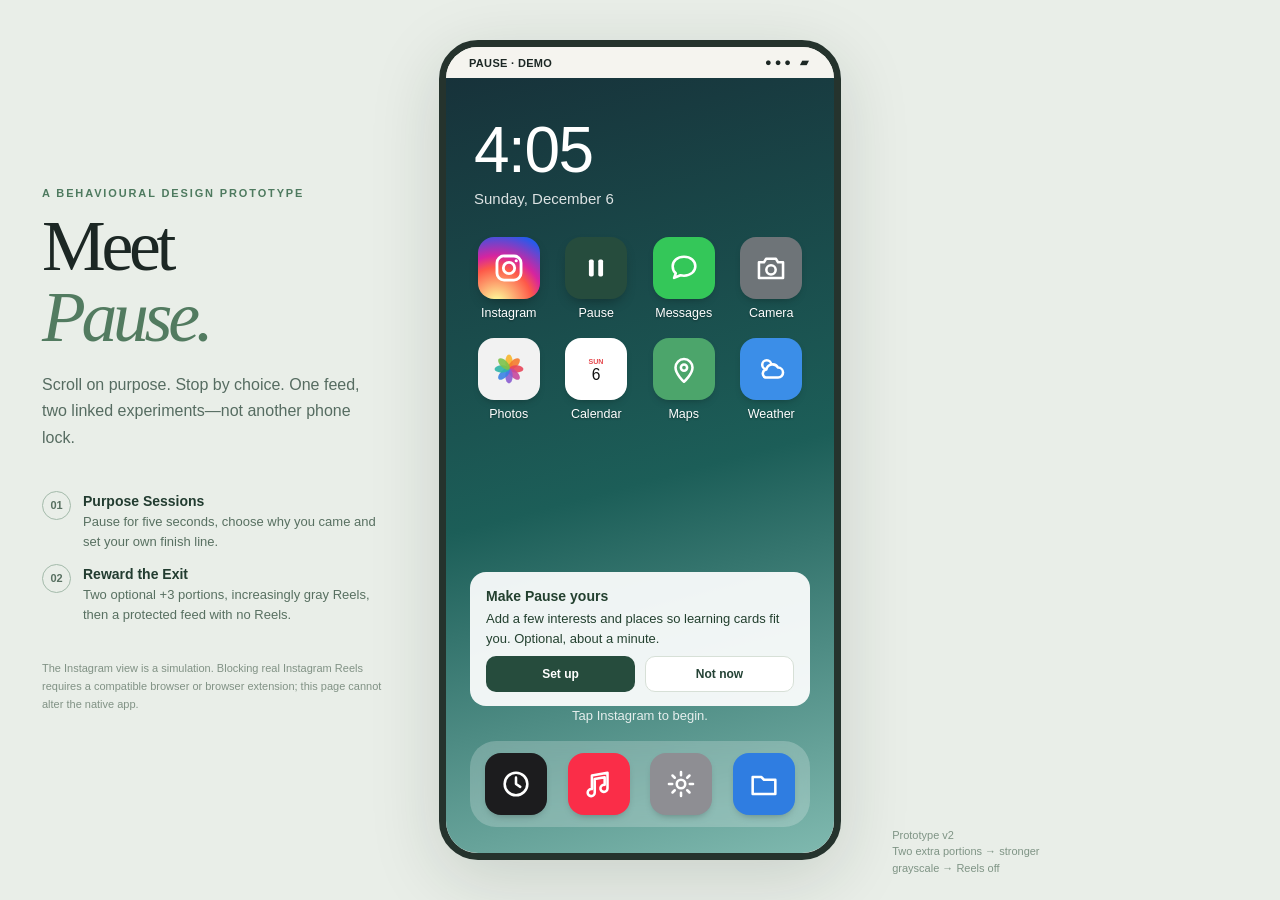
==== index.html @ 3058fcf1 "Open Wikipedia sources inside the phone Wikipedia links on learning cards open in a small in-phone v" ====
<!doctype html>
<html lang="en">
<head>
  <meta charset="utf-8" />
  <meta name="viewport" content="width=device-width, initial-scale=1, viewport-fit=cover" />
  <meta name="theme-color" content="#f5f4ef" />
  <meta name="description" content="Pause — a research-inspired prototype for intentional entry and intentional exit from social feeds." />
  <title>Pause — Intentional scrolling</title>
  <style>
    :root { --paper:#f5f4ef;--white:#fffefa;--ink:#1c2724;--sub:#64736c;--edge:#dce2d9;--green:#264c3d;--mist:#e4eee5;--dark:#121b18;--shadow:0 18px 70px rgba(19,39,28,.15);font-family:Inter,ui-sans-serif,-apple-system,BlinkMacSystemFont,"Segoe UI",sans-serif; }
    * { box-sizing:border-box; }
    body { margin:0;background:#e9eee8;color:var(--ink); }
    button,select,input {font:inherit;} button {cursor:pointer;} button:focus-visible,input:focus-visible {outline:3px solid #86b69b;outline-offset:3px;} button[disabled] {cursor:not-allowed;opacity:.48;}
    #app { min-height:100dvh;display:grid;grid-template-columns:minmax(240px,1fr) minmax(320px,402px) minmax(120px,1fr);gap:clamp(20px,4vw,70px);align-items:center;max-width:1450px;margin:0 auto;padding:24px 42px; }
    .site-note {max-width:360px;align-self:center;} .eyebrow {font-size:11px;letter-spacing:.17em;text-transform:uppercase;font-weight:800;color:#4e7a5f;} .site-note h1 {font-family:Georgia,serif;font-weight:400;font-size:clamp(46px,5.6vw,75px);letter-spacing:-.06em;line-height:1;margin:12px 0 18px;} .site-note p {font-size:16px;line-height:1.65;color:#566c61;} .phase-list{display:grid;gap:13px;margin-top:40px;} .phase {display:flex;align-items:flex-start;gap:12px;font-size:13px;line-height:1.5;color:#587061;} .phase b {display:block;color:#223c30;font-size:14px;} .phase-index {display:grid;place-items:center;flex:0 0 29px;height:29px;border:1px solid #a3baaa;border-radius:50%;font-size:11px;font-weight:800;}
    .phone {width:100%;max-width:402px;height:min(820px,calc(100dvh - 36px));min-height:630px;justify-self:center;position:relative;overflow:hidden;display:flex;flex-direction:column;background:var(--paper);border:7px solid #25332d;border-radius:39px;box-shadow:var(--shadow);isolation:isolate;}
    .device-status {height:31px;flex:0 0 31px;display:flex;align-items:center;justify-content:space-between;padding:0 23px;background:var(--paper);font-size:11px;font-weight:800;letter-spacing:.03em;z-index:5;}
    .device-status span:last-child {letter-spacing:3px;}
    .screen {flex:1;position:relative;min-height:0;display:flex;flex-direction:column;overflow-y:auto;scrollbar-width:none;}
    .screen::-webkit-scrollbar{display:none;}
    .inner{padding:26px 25px 22px;display:flex;flex-direction:column;flex:1;}
    .brand-row {display:flex;align-items:center;justify-content:space-between;gap:12px;min-height:28px;} .brand{font-size:24px;font-weight:900;letter-spacing:-.09em;line-height:1;} .brand i{font-style:normal;color:#88ac91;} .step-label {font-size:10px;letter-spacing:.11em;color:#6d8574;text-transform:uppercase;font-weight:800;}
    .spacer {flex:1;min-height:18px;} h2 {font-family:Georgia,serif;font-size:clamp(28px,5vh,37px);font-weight:400;letter-spacing:-.055em;line-height:1.08;margin:0 0 12px;} h3{font-size:15px;margin:0 0 10px;font-weight:750;letter-spacing:-.01em;} p{margin:0;} .lede{font-size:14px;line-height:1.58;color:#6a776e;} .small{font-size:12px;line-height:1.55;color:#77847c;} .muted{color:var(--sub);} .em {color:var(--green);}
    .btn {border:1px solid transparent;border-radius:15px;padding:14px 17px;min-height:49px;background:var(--green);color:white;font-weight:750;font-size:14px;display:inline-flex;align-items:center;justify-content:center;gap:8px;text-align:center;transition:transform .12s;} .btn:active{transform:scale(.99);} .btn.alt{background:white;border-color:#d7e0d7;color:#244235;} .btn.ghost{background:transparent;border:1px solid #dbe2da;color:#53685b;} .btn.text{background:transparent;color:#557062;padding:10px;min-height:36px;} .btn.full{width:100%;} .btn.quiet{background:#e2eee4;color:#305c45;} .btn.btn-sm{min-height:34px;font-size:12px;padding:8px 11px;border-radius:10px;} .btn-row{display:flex;gap:10px;align-items:center;} .btn-row>*{flex:1;}
    .section-title{font-weight:800;font-size:12px;margin:0 0 10px;display:flex;justify-content:space-between;align-items:center;gap:8px;} .section-title span {font-size:10px;font-weight:600;color:#89988e;}
    .pill-grid{display:grid;grid-template-columns:1fr 1fr;gap:8px;} .pill-grid.three{grid-template-columns:repeat(3,1fr);} .pill{border:1px solid #dfe5dc;background:#fffefa;border-radius:12px;padding:11px 10px;font-size:12px;font-weight:650;color:#52695a;min-height:45px;text-align:left;} .pill.selected{background:#e4efe6;border-color:#57886a;color:#214f36;box-shadow:inset 0 0 0 1px #57886a;} .pill .hint {display:block;font-size:10px;font-weight:500;color:#7f8d81;margin-top:5px;}
    .card {background:var(--white);border:1px solid var(--edge);border-radius:19px;padding:18px;} .rule-card{margin-bottom:12px;} .rule-label{display:flex;align-items:center;gap:8px;margin:0 0 13px;font-weight:800;font-size:13px;}.rule-number{height:23px;width:23px;background:#e2ebe3;color:#326345;border-radius:50%;font-size:11px;display:grid;place-items:center;}
    .hero-orbit {height:195px;width:195px;border-radius:50%;position:relative;background:radial-gradient(circle at 35% 35%,#fafcf8 0 12%,#c0d7c8 12% 37%,#9ab9a4 37% 57%,#789d87 57% 70%,#e4eee5 70% 100%);margin:30px auto 25px;box-shadow:0 30px 60px rgba(55,104,73,.12);}.hero-orbit:after{content:"";position:absolute;inset:-22px;border:1px solid #d0dfd1;border-radius:50%;}.hero-orbit .orbit-word{position:absolute;left:-18px;bottom:8px;font-family:Georgia,serif;font-style:italic;font-size:41px;letter-spacing:-.09em;color:#234934;transform:rotate(-12deg);}
    .breath-orbit{margin:22px auto 13px;width:166px;height:166px;border-radius:50%;display:grid;place-items:center;background:radial-gradient(circle,#c3dac9,#e9f1e9);box-shadow:0 0 0 10px #e7f0e7,0 0 0 20px #f1f5ef;animation:breathe 5s ease-in-out infinite;} @keyframes breathe{0%,100%{transform:scale(.91)}50%{transform:scale(1.05)}} .breath-count{font-family:Georgia,serif;font-size:72px;color:#26563b;line-height:1;} .breath-caption{text-align:center;font-size:12px;color:#6a8b74;margin:18px 0 30px;} .hairline{height:1px;background:#e0e6de;margin:18px 0;}
    .setup-panel .inner {padding-top:20px;min-height:0;overflow-y:auto;padding-bottom:8px;} .setup-panel h2{font-size:30px;} .setup-footer{flex:none;position:relative;background:var(--paper);padding:12px 25px 15px;box-shadow:0 -8px 20px var(--paper);z-index:2;} .setup-footer .tip{margin-top:8px;} .switch-row{display:flex;align-items:center;justify-content:space-between;gap:10px;font-size:12px;color:#61786a;} .switch{position:relative;width:43px;height:25px;border:0;border-radius:15px;background:#b9c9bc;padding:0;flex:0 0 43px;} .switch:after{content:"";position:absolute;width:19px;height:19px;left:3px;top:3px;border-radius:50%;background:white;transition:transform .2s}.switch.on{background:#3d7653;}.switch.on:after{transform:translateX(18px)}
    .lesson-card{background:#e9efe8;border:1px solid #cedccf;border-radius:19px;padding:20px;min-height:176px;display:flex;flex-direction:column;gap:12px;} .lesson-card .mini-eyebrow{font-size:10px;font-weight:800;color:#62826c;letter-spacing:.11em;text-transform:uppercase}.lesson-card h3{font-family:Georgia,serif;font-size:27px;font-weight:400;letter-spacing:-.04em;line-height:1.15;margin:0;}.lesson-card p{font-size:14px;color:#506d59;line-height:1.5}
    .checkmark{width:64px;height:64px;display:grid;place-items:center;border-radius:50%;font-size:30px;color:#2a6746;background:#e3efe5;margin-bottom:24px} .stat-grid{display:grid;grid-template-columns:1fr 1fr;gap:10px;}.stat{background:#edf2ea;border-radius:12px;padding:14px}.stat strong{font-family:Georgia,serif;font-weight:400;font-size:28px}.stat small{display:block;color:#708072;font-size:11px;margin-top:6px}
    .choice-box{background:#f0f4ed;border-radius:15px;padding:14px;display:flex;gap:12px;align-items:center}.choice-icon{width:37px;height:37px;border-radius:11px;background:#dce8de;display:grid;place-items:center;font-size:18px;flex:0 0 37px}.choice-box h3{margin:0 0 4px;font-size:13px}.choice-box p{font-size:11px;color:#6d7b6e;line-height:1.4}
    .tip {font-size:11px;color:#84968b;line-height:1.5;text-align:center;margin-top:14px;} .home-mini{display:flex;gap:9px;align-items:center;margin:16px 0 22px;font-size:12px;color:#60776a;}.home-mini i{display:inline-block;height:8px;width:8px;background:#8cb19a;border-radius:50%;}.side-foot{color:#7f9485;align-self:end;font-size:11px;line-height:1.5;max-width:160px}.debug{display:none}
    @media(max-width:950px){#app{grid-template-columns:minmax(0,1fr) 402px;padding:18px;gap:22px}.side-foot{display:none}.site-note h1{font-size:50px}.site-note{padding-left:20px;}}
    @media(max-width:700px){body{background:var(--paper)}#app{display:block;padding:0;min-height:100dvh}.site-note,.side-foot{display:none}.phone{height:100dvh;min-height:0;max-width:none;width:100%;border:0;border-radius:0;box-shadow:none}.device-status{padding-top:env(safe-area-inset-top,0px);height:calc(31px + env(safe-area-inset-top,0px));flex-basis:calc(31px + env(safe-area-inset-top,0px));}.screen{padding-bottom:env(safe-area-inset-bottom,0px)}.inner{padding-bottom:calc(20px + env(safe-area-inset-bottom,0px));}}
    @media(prefers-reduced-motion:reduce){*,*:before,*:after{animation:none!important;transition:none!important}}

    .gray-setting{background:#ebf2ea;border:1px solid #d6e4d6;border-radius:12px;padding:10px 12px;margin-bottom:9px;line-height:1.3}.setup-panel .rule-card{padding:13px;margin-bottom:9px}.setup-panel .inner{padding-top:13px}.setup-panel .pill{padding:9px;min-height:42px}.setup-panel .rule-label{margin-bottom:9px}.setup-footer .tip{margin-top:5px}.mode-choice{padding:14px;margin-top:8px}.mode-choice .pill{text-align:center}.protected-note,.safe-banner{margin-top:12px;background:#e6eee6;border:1px solid #c7d8cb;border-radius:12px;padding:11px 12px;font-size:12px;line-height:1.5;color:#31533c}
    .round-indicators{display:flex;align-items:center;gap:8px;margin-top:13px}.round-indicators>span{width:11px;height:11px;border:1px solid #87ae93;border-radius:50%;background:#fff}.round-indicators>span.used{background:#3d7653}.round-indicators>small{font-size:10px;color:#688271}

    /* ---------- Reels (photo feed) ---------- */
    .feed-screen{background:#000;color:#fff;overflow:hidden}
    .reel{position:absolute;inset:0;overflow:hidden;background:#000;touch-action:pan-y}
    .reel-img{position:absolute;inset:0;width:100%;height:100%;object-fit:cover;transition:filter .45s ease;will-change:filter}
    .reel-shade{position:absolute;inset:0;pointer-events:none;background:linear-gradient(to bottom,rgba(0,0,0,.45) 0,rgba(0,0,0,0) 22%,rgba(0,0,0,0) 55%,rgba(0,0,0,.72) 100%)}
    .reel-top{position:absolute;top:0;left:0;right:0;z-index:3;display:grid;grid-template-columns:1fr auto 1fr;align-items:center;gap:8px;padding:12px 14px 6px}
    .reel-title{font-size:20px;font-weight:750;letter-spacing:-.01em;text-align:center}
    .reel-finish{justify-self:start;border:0;border-radius:999px;background:rgba(255,255,255,.92);color:#1c2724;font-weight:750;font-size:13px;padding:8px 14px;min-height:36px}
    .reel-count{justify-self:end;border:1px solid rgba(255,255,255,.55);background:rgba(0,0,0,.28);border-radius:999px;padding:6px 10px;font-size:11px;font-weight:700;white-space:nowrap;font-variant-numeric:tabular-nums}
    .reel-bar{position:absolute;top:58px;left:14px;right:14px;z-index:3;height:3px;border-radius:3px;background:rgba(255,255,255,.3);overflow:hidden}
    .reel-bar>div{height:100%;background:#fff;transition:width .12s linear}
    .reel-gray{position:absolute;top:70px;left:50%;transform:translateX(-50%);z-index:3;font-size:11px;font-weight:650;padding:5px 10px;border-radius:999px;background:rgba(0,0,0,.45);white-space:nowrap}
    .reel-rail{position:absolute;right:10px;bottom:92px;z-index:3;display:flex;flex-direction:column;align-items:center;gap:18px}
    .reel-rail button{border:0;background:transparent;color:#fff;display:flex;flex-direction:column;align-items:center;gap:4px;font-size:12px;font-weight:650;padding:0;min-width:44px}
    .reel-rail svg{width:28px;height:28px;filter:drop-shadow(0 1px 3px rgba(0,0,0,.5))}
    .reel-rail .like.on svg{fill:#ff3b5c;stroke:#ff3b5c}
    .reel-next{width:44px;height:44px;border-radius:50%!important;background:rgba(255,255,255,.2)!important;border:1px solid rgba(255,255,255,.5)!important;justify-content:center}
    .reel-next svg{width:22px!important;height:22px!important}
    .reel-meta{position:absolute;left:14px;right:74px;bottom:18px;z-index:3;display:flex;flex-direction:column;gap:8px;text-shadow:0 1px 4px rgba(0,0,0,.45)}
    .reel-user{display:flex;align-items:center;gap:9px;font-size:14px;font-weight:700}
    .reel-user .av{width:32px;height:32px;border-radius:50%;display:grid;place-items:center;font-size:13px;font-weight:800;color:#fff;border:1.5px solid #fff;flex:none}
    .follow{border:1px solid rgba(255,255,255,.8);background:transparent;color:#fff;border-radius:8px;padding:4px 10px;font-size:12px;font-weight:700}
    .reel-cap{font-size:13.5px;line-height:1.4;margin:0}
    .reel-audio{display:flex;align-items:center;gap:6px;font-size:12px;opacity:.92;margin:0}
    .feed-nudge{z-index:5;position:absolute;top:102px;left:14px;right:14px;background:#eaf3e9;color:#2e5038;border-radius:14px;padding:12px 40px 12px 14px;font-size:13px;line-height:1.45;box-shadow:0 6px 25px #0004}
    .feed-nudge .nudge-x{position:absolute;top:6px;right:6px;border:0;background:transparent;color:#2e5038;font-size:18px;width:32px;height:32px}

    /* ---------- Instagram-style home feed, messages and chat (simulated) ---------- */
    .protected-screen{background:#fff;overflow:hidden}
    .ig{display:flex;flex-direction:column;height:100%;min-height:0;background:#fff;color:#111;font-family:-apple-system,BlinkMacSystemFont,"Segoe UI",Roboto,Helvetica,Arial,sans-serif}
    .ig-top{display:flex;align-items:center;gap:6px;padding:8px 12px 8px 6px;border-bottom:1px solid #efefef;flex:none}
    .ig-back{border:0;background:transparent;width:36px;height:36px;display:grid;place-items:center;color:#111;padding:0}
    .ig-back svg,.ig-icon svg{width:24px;height:24px}
    .ig-word{font-family:"Snell Roundhand","Segoe Script","Brush Script MT","Lucida Handwriting",cursive;font-size:27px;font-weight:600;line-height:1;padding-top:2px}
    .ig-title{font-size:17px;font-weight:700}
    .ig-top-icons{margin-left:auto;display:flex;gap:4px}
    .ig-icon{border:0;background:transparent;color:#111;width:40px;height:40px;display:grid;place-items:center;padding:0;position:relative}
    .ig-icon .dot{position:absolute;top:7px;right:6px;width:8px;height:8px;border-radius:50%;background:#ff3040}
    .ig-scroll{flex:1;min-height:0;overflow-y:auto;scrollbar-width:none}.ig-scroll::-webkit-scrollbar{display:none}
    .ig-note{display:flex;gap:10px;align-items:flex-start;margin:10px 12px;padding:10px 12px;border-radius:12px;background:#eef5ef;color:#2c4a37;font-size:12.5px;line-height:1.45}
    .ig-note b{display:block;font-size:13px}.ig-note .tag{margin-left:auto;font-size:9.5px;font-weight:800;letter-spacing:.06em;color:#5f7d69;white-space:nowrap}
    .ig-stories{display:flex;gap:12px;overflow-x:auto;padding:8px 12px 12px;border-bottom:1px solid #efefef;scrollbar-width:none}.ig-stories::-webkit-scrollbar{display:none}
    .ig-story{display:flex;flex-direction:column;align-items:center;gap:5px;flex:none;width:66px;font-size:11.5px;color:#262626;text-align:center}
    .ig-story span:last-child{max-width:66px;overflow:hidden;text-overflow:ellipsis;white-space:nowrap}
    .ring{width:64px;height:64px;border-radius:50%;padding:2.5px;background:conic-gradient(from 200deg,#feda75,#fa7e1e,#d62976,#962fbf,#4f5bd5,#feda75)}
    .ring.seen{background:#dbdbdb}
    .ring>span{display:grid;place-items:center;width:100%;height:100%;border-radius:50%;border:2.5px solid #fff;color:#fff;font-weight:800;font-size:19px;background-size:cover;background-position:center}
    .ig-post{border-bottom:1px solid #efefef;padding-bottom:10px}
    .ig-post-head{display:flex;align-items:center;gap:10px;padding:10px 12px}
    .ig-post-head .ring{width:36px;height:36px;padding:2px}.ig-post-head .ring>span{border-width:2px;font-size:13px}
    .ig-post-head div{display:flex;flex-direction:column;line-height:1.25;min-width:0}
    .ig-post-head b{font-size:13.5px}.ig-post-head small{font-size:11.5px;color:#737373}
    .ig-post-head .more{margin-left:auto;color:#262626;font-weight:800;letter-spacing:1px}
    .ig-photo{display:block;width:100%;aspect-ratio:4/5;object-fit:cover;background:#eee}
    .ig-actions{display:flex;align-items:center;gap:14px;padding:10px 12px 6px}
    .ig-actions button{border:0;background:transparent;color:#111;padding:0;width:28px;height:28px;display:grid;place-items:center}
    .ig-actions svg{width:25px;height:25px}.ig-actions .save{margin-left:auto}
    .ig-actions .like.on svg{fill:#ff3040;stroke:#ff3040}
    .ig-post p{margin:0 12px 4px;font-size:13.5px;line-height:1.4}
    .ig-likes{font-weight:700}.ig-muted{color:#737373!important;font-size:12.5px!important}.ig-time{font-size:10.5px!important;color:#8e8e8e!important;text-transform:uppercase;letter-spacing:.02em}
    .ig-end{text-align:center;padding:26px 20px 30px;color:#737373;font-size:13px;line-height:1.5}
    .ig-tabbar{display:grid;grid-template-columns:repeat(5,1fr);border-top:1px solid #efefef;padding:6px 4px calc(8px + env(safe-area-inset-bottom,0px));background:#fff;flex:none}
    .ig-tabbar button{border:0;background:transparent;color:#111;height:44px;display:grid;place-items:center;padding:0;position:relative}
    .ig-tabbar svg{width:26px;height:26px}
    .ig-tabbar button[disabled]{color:#c7c7c7;opacity:1}
    .ig-tabbar .off-label{position:absolute;bottom:-1px;font-size:9px;font-weight:700;color:#9aa39c}
    .ig-search{margin:10px 12px 4px;padding:9px 12px;border-radius:10px;background:#efefef;color:#8e8e8e;font-size:14px}
    .ig-section{display:flex;justify-content:space-between;padding:14px 16px 6px;font-size:15px;font-weight:700}.ig-section span{font-size:13px;color:#8e8e8e;font-weight:600}
    .dm-row{width:100%;padding:8px 16px;border:0;background:transparent;display:flex;align-items:center;gap:12px;text-align:left;color:#111}
    .dm-row .ring{width:56px;height:56px;flex:none}.dm-row .ring>span{font-size:18px}
    .dm-row .dm-text{flex:1;min-width:0;display:flex;flex-direction:column;gap:2px}
    .dm-row .dm-text b{font-size:14px;font-weight:600}.dm-row .dm-text small{font-size:13px;color:#737373;overflow:hidden;text-overflow:ellipsis;white-space:nowrap}
    .dm-row .unread{font-weight:700!important;color:#111!important}
    .dm-row .cam{color:#737373}
    .chat-head{display:flex;align-items:center;gap:10px}
    .chat-head .ring{width:32px;height:32px;padding:0;background:none}.chat-head .ring>span{border:0;font-size:13px}
    .chat-head div{display:flex;flex-direction:column;line-height:1.2}.chat-head small{font-size:11.5px;color:#737373}
    .chat-body{padding:16px 12px;display:flex;flex-direction:column;gap:6px}
    .chat-when{align-self:center;font-size:11px;color:#8e8e8e;margin:4px 0 8px}
    .bubble{max-width:75%;padding:9px 13px;border-radius:20px;font-size:14px;line-height:1.35;background:#efefef;color:#111;align-self:flex-start}
    .bubble.own{align-self:flex-end;background:#3797f0;color:#fff}
    .dm-compose{display:flex;align-items:center;gap:8px;margin:8px 12px calc(10px + env(safe-area-inset-bottom,0px));padding:5px 5px 5px 14px;border:1px solid #dbdbdb;border-radius:24px;flex:none}
    .dm-compose input{flex:1;min-width:0;border:0;outline:0;font-size:14px;background:transparent;padding:6px 0}
    .dm-compose button{border:0;background:transparent;color:#3797f0;font-weight:700;font-size:14px;padding:6px 10px}
    .sr-only{position:absolute;width:1px;height:1px;padding:0;margin:-1px;overflow:hidden;clip:rect(0,0,0,0);white-space:nowrap;border:0}
    .brand-row .btn.text{padding:8px 0;margin-left:0;justify-content:flex-start}
    .home-mini{margin:14px 0 18px}
    .screen.home-screen{background:linear-gradient(165deg,#17323a 0%,#1c5e58 52%,#7fb9af 100%)}
    .phone-home{flex:1;display:flex;flex-direction:column;padding:34px 24px 26px;color:#fff}
    .ph-clock{padding:6px 4px 30px}.ph-time{font-size:64px;font-weight:300;letter-spacing:-1.5px;line-height:1;font-variant-numeric:tabular-nums}.ph-date{margin-top:8px;font-size:15px;opacity:.85}
    .ph-grid{display:grid;grid-template-columns:repeat(4,1fr);gap:18px 10px}
    .ph-app{border:0;background:transparent;color:#fff;display:flex;flex-direction:column;align-items:center;gap:7px;padding:0}
    .ph-tile{width:62px;height:62px;border-radius:16px;display:grid;place-items:center;background:radial-gradient(circle at 30% 107%,#fdf497 0%,#fdf497 5%,#fd5949 45%,#d6249f 60%,#285aeb 90%);box-shadow:0 6px 14px -6px rgba(0,0,0,.45)}
    .ph-tile svg{width:34px;height:34px}.ph-label{font-size:12.5px;text-shadow:0 1px 2px rgba(0,0,0,.35)}
    .ph-hint{text-align:center;font-size:13px;opacity:.85}
    .ph-note{background:rgba(255,255,255,.92);color:#23402f;border-radius:16px;padding:14px 16px;font-size:13px;line-height:1.5}.ph-note b{display:block;font-size:14px;margin-bottom:2px}
    .ph-reset{display:block;margin-top:8px;border:0;background:transparent;color:#2f6b4a;font-weight:700;padding:6px 0;text-decoration:underline;text-underline-offset:3px}
    .ph-tile svg{width:34px;height:34px}
    .ph-app.other .ph-tile{box-shadow:0 4px 10px -5px rgba(0,0,0,.4)}
    .ph-dock{display:grid;grid-template-columns:repeat(4,1fr);gap:10px;justify-items:center;margin-top:14px;padding:12px 10px;border-radius:26px;background:rgba(255,255,255,.22);backdrop-filter:blur(10px)}
    .ph-hint{margin:0 0 4px}
    .ph-note{margin-bottom:2px}
    .phone-home{position:relative}
    .ph-toast{position:absolute;left:50%;bottom:170px;transform:translateX(-50%);background:rgba(20,32,36,.9);color:#fff;font-size:13px;padding:9px 14px;border-radius:12px;white-space:nowrap;opacity:0;transition:opacity .2s;pointer-events:none}
    .ph-toast.show{opacity:1}
    .reel-cam{justify-self:end;width:26px;height:26px}.reel-cam svg{width:26px;height:26px}
    .reel-stats{position:absolute;top:70px;left:50%;transform:translateX(-50%);z-index:3;font-size:11.5px;font-weight:650;padding:5px 11px;border-radius:999px;background:rgba(0,0,0,.45);white-space:nowrap;font-variant-numeric:tabular-nums}
    .reel-stats.gray{background:rgba(40,40,40,.7)}
    .lesson-card{gap:10px}.lesson-card p{margin:0}
    .try-this{background:#fffefa;border:1px solid #d6e4d6;border-radius:12px;padding:10px 12px;font-size:13px;line-height:1.5;color:#35523f}.try-this b{display:block;font-size:11px;letter-spacing:.08em;text-transform:uppercase;color:#4e7a5f;margin-bottom:3px}
    .card-source{font-size:11px!important;color:#7d917f!important}
    .card-end{font-size:12px!important;font-weight:700;color:#305c45!important;border-top:1px solid #cfdccf;padding-top:8px}
    .next-list{display:grid;gap:8px}
    .next-opt{position:relative;display:flex;flex-direction:column;align-items:flex-start;gap:2px;text-align:left;border:1px solid #dfe5dc;background:#fffefa;border-radius:14px;padding:11px 60px 11px 13px;color:#244235}
    .next-opt b{font-size:13.5px}.next-opt span{font-size:12px;color:#6d7b6e}
    .next-opt em{position:absolute;right:12px;top:12px;font-style:normal;font-size:11px;font-weight:700;color:#5c7d66;background:#e7f0e7;border-radius:999px;padding:2px 8px}
    .next-opt.picked{border-color:#57886a;background:#e4efe6;box-shadow:inset 0 0 0 1px #57886a}
    .next-note{margin-top:10px;font-size:12.5px;color:#31533c;text-align:center}
    .pill.sm{min-height:38px;padding:7px 11px;font-size:12px;text-align:center}
    .chip-wrap{display:flex;flex-wrap:wrap;gap:7px}
    .ob-body h2{margin:14px 0 6px}.ob-body .lede{margin-bottom:14px}
    .pref-h{font-size:13px;font-weight:800;margin:16px 0 8px}
    .pref-more{margin-top:16px}.pref-more summary{cursor:pointer;font-size:13px;font-weight:700;color:#305c45;padding:6px 0}.pref-more .small{margin:2px 0 8px}
    .field-label{display:block;font-size:12px;font-weight:700;margin:14px 0 6px;color:#446452}
    .text-in{width:100%;border:1px solid #d7e0d7;background:#fffefa;border-radius:12px;padding:10px 12px;font-size:13px;color:var(--ink)}
    .add-row{display:flex;gap:8px;margin:8px 0}.add-row .text-in{flex:1;min-width:0}
    .ob-dots{display:flex;justify-content:center;gap:6px;margin:12px 0}.ob-dots span{width:7px;height:7px;border-radius:50%;background:#c9d6ca}.ob-dots span.on{background:#3d7653;width:18px;border-radius:4px}
    .pref-card{background:var(--white);border:1px solid var(--edge);border-radius:16px;padding:12px 14px;margin-top:10px}.pref-card .pref-h{margin-top:0}
    .suggest{display:flex;flex-direction:column;gap:6px;background:#e4efe6;border:1px solid #bcd3c1;border-radius:14px;padding:12px 14px;font-size:13px;color:#244235;margin:10px 0}
    .danger-box{margin-top:14px;border:1px solid #e3c9c0;background:#fbf2ee;border-radius:14px;padding:12px 14px;display:flex;flex-direction:column;gap:8px;color:#5a3a30}
    .invite{display:flex;flex-direction:column;gap:3px;text-align:left;border:1px dashed #9fbfa8;background:#eef5ee;border-radius:14px;padding:11px 13px;margin:12px 0 4px;color:#244235}.invite b{font-size:13.5px}.invite span{font-size:12px;color:#577063}
    .lcard{margin-top:12px;background:var(--white);border:1px solid var(--edge);border-radius:20px;overflow:hidden}
    .lcard-img{display:block;width:100%;aspect-ratio:16/9;object-fit:cover}
    .lcard-band{height:10px}
    .lcard-body{padding:14px 16px 16px;display:flex;flex-direction:column;gap:10px}
    .lcard-why{font-size:10.5px;font-weight:800;letter-spacing:.08em;text-transform:uppercase;color:#4e7a5f}
    .lcard h3{font-family:Georgia,serif;font-size:24px;font-weight:400;letter-spacing:-.03em;line-height:1.15;margin:0}
    .lcard-text{font-size:14px;line-height:1.6;color:#3c5446}
    .quiz{background:#f0f4ed;border-radius:14px;padding:12px}.quiz b{font-size:11px;letter-spacing:.08em;text-transform:uppercase;color:#4e7a5f}.quiz p{font-size:13.5px;margin:4px 0 8px;line-height:1.45}
    .quiz-opts{display:flex;flex-wrap:wrap;gap:7px}.quiz-opts .right{background:#dcedde;border-color:#3d7653;color:#1f4d33;opacity:1}.quiz-opts .wrong{background:#f6e7e2;border-color:#c99a8b;color:#6b3b2e;opacity:1}
    .quiz-why{margin-top:8px!important;font-size:12.5px!important;color:#305c45}
    .lcard-src{font-size:12px;color:#2f6b4a;font-weight:700;text-decoration:underline;text-underline-offset:3px;overflow-wrap:anywhere}
    .fb{display:flex;flex-wrap:wrap;gap:7px}.fb-note{font-size:12px;color:#577063}
    .time-row{display:flex;align-items:center;gap:7px;flex-wrap:wrap;margin-bottom:10px}
    .idea{display:flex;flex-direction:column;gap:5px;border:1px solid #dfe5dc;background:#fffefa;border-radius:16px;padding:13px 14px}.idea b{font-size:15px;color:#1f3a2c}.idea.picked{border-color:#57886a;background:#eef5ee}
    .idea .btn-row{justify-content:flex-start;margin-top:6px}.idea .btn-row>*{flex:0 0 auto}
    .phrase{display:flex;flex-direction:column;gap:2px;background:#e4efe6;border-radius:12px;padding:10px 12px;margin-top:4px}.phrase b{font-family:Georgia,serif;font-size:22px;font-weight:400}.phrase span{font-size:13px;color:#305c45}.phrase small{font-size:11px;color:#6a806f}
    .pause-tile{background:#264c3d!important}
    .ph-invite .btn-row{margin-top:8px}.ph-note .suggest{margin:0;background:transparent;border:0;padding:0}
    .reel-rail .save-btn.on svg{fill:#fff}
    .ig-actions .save-btn.on svg{fill:#111}
    .app-toast{position:absolute;left:50%;bottom:90px;transform:translateX(-50%);z-index:20;max-width:86%;background:rgba(20,32,36,.92);color:#fff;font-size:12.5px;line-height:1.4;padding:9px 14px;border-radius:12px;text-align:center;opacity:0;transition:opacity .2s;pointer-events:none}
    .app-toast.show{opacity:1}
    .lcard-src.as-link{border:0;background:transparent;padding:0;text-align:left;cursor:pointer;font:inherit;font-size:12px;font-weight:700;color:#2f6b4a;text-decoration:underline;text-underline-offset:3px}
    .screen.web-screen{overflow:hidden;background:#fff}
    .web{display:flex;flex-direction:column;height:100%;min-height:0;background:#fff}
    .web-bar{display:grid;grid-template-columns:auto 1fr auto;align-items:center;gap:8px;padding:8px 12px;border-bottom:1px solid #e6ebe6;background:#f7f7f5;flex:none}
    .web-done{border:0;background:transparent;color:#2f6b4a;font-weight:700;font-size:15px;padding:6px 4px;min-height:36px}
    .web-host{justify-self:center;font-size:12.5px;color:#56645c;background:#e9ece8;border-radius:10px;padding:5px 12px;max-width:100%;overflow:hidden;text-overflow:ellipsis;white-space:nowrap}
    .web-ext{color:#2f6b4a;font-size:18px;text-decoration:none;padding:4px 6px}
    .web-frame{flex:1;width:100%;min-height:0;border:0;background:#fff}
    .web-foot{flex:none;margin:0;padding:8px 12px calc(10px + env(safe-area-inset-bottom,0px));font-size:11.5px;color:#6a786f;text-align:center;border-top:1px solid #eef1ee}.web-foot a{color:#2f6b4a;font-weight:700}
  </style>
</head>
<body>
<div id="app">
  <aside class="site-note" aria-label="Prototype explanation">
    <div class="eyebrow">A behavioural design prototype</div>
    <h1>Meet<br/><i style="font-weight:400;color:#527b60">Pause.</i></h1>
    <p>Scroll on purpose. Stop by choice. One feed, two linked experiments—not another phone lock.</p>
    <div class="phase-list">
      <div class="phase"><div class="phase-index">01</div><div><b>Purpose Sessions</b>Pause for five seconds, choose why you came and set your own finish line.</div></div>
      <div class="phase"><div class="phase-index">02</div><div><b>Reward the Exit</b>Two optional +3 portions, increasingly gray Reels, then a protected feed with no Reels.</div></div>
    </div>
    <p style="font-size:11px;margin-top:35px;color:#819285">The Instagram view is a simulation. Blocking real Instagram Reels requires a compatible browser or browser extension; this page cannot alter the native app.</p>
  </aside>
  <main class="phone" aria-label="Pause interactive mobile prototype">
    <div class="device-status"><span>PAUSE · DEMO</span><span>●●● ▰</span></div>
    <div id="phone-screen" class="screen" aria-live="polite"></div>
    <div class="app-toast" id="app-toast" role="status"></div>
  </main>
  <aside class="side-foot">Prototype v2<br/>Two extra portions → stronger grayscale → Reels off</aside>
</div>
<script>
(()=>{'use strict';
  const root=document.getElementById('phone-screen');
  const OPTIONS={
    reasons:[['friends','Catch up with friends'],['break','Take a short break'],['learn','Find something useful'],['habit','Just felt like scrolling']],
    limits:[['5','5 Reels'],['10','10 Reels'],['120','2 minutes']],
    afters:[['learn','Learn one thing'],['read','Read a few pages'],['move','Move a little'],['rest','Rest my eyes'],['friend','Message a friend']]
  };
  /* Two-minute puzzles with a clear answer (classic cognitive-reflection questions). */
  const PUZZLES=[
    {q:'A bat and a ball cost $1.10 in total. The bat costs $1.00 more than the ball. How much does the ball cost?',a:'5 cents. (Not 10: then the bat would be $1.10 and the total $1.20.)'},
    {q:'If 5 machines take 5 minutes to make 5 widgets, how long would 100 machines take to make 100 widgets?',a:'5 minutes. Each machine makes one widget in 5 minutes.'},
    {q:'A patch of lily pads doubles in size every day. It takes 48 days to cover the whole lake. How long to cover half the lake?',a:'47 days. One more doubling covers the rest.'}
  ];
  /* Curated learning cards. Each is short (60–100 words), fact-checked and linked to a source.
     tags: place:<id> (visited or planned), interest:<id> (interests, subjects to explore, Instagram interests), field:<id>. */
  const LEARN_CARDS=[
    {id:'kyoto',tags:['place:kyoto'],title:'Why Kyoto was Japan’s capital for over 1,000 years',color:'#8a3b2e',
     body:'In 794, Emperor Kanmu moved the court to a new city laid out on a grid: Heian-kyō, today’s Kyoto. It stayed the imperial capital until 1868, when the emperor moved to Tokyo. That long stretch is why Kyoto holds so many temples. At Kiyomizu-dera, founded in 778, the main hall’s wooden stage juts out over the hillside on tall pillars. The present buildings date from 1633, and the stage was built without nails.',
     quiz:{q:'In which year did Heian-kyō (Kyoto) become Japan’s capital?',opts:['794','1185','1603'],a:0,why:'Emperor Kanmu moved the court there in 794.'},
     source:{name:'Wikipedia: Heian-kyō',url:'https://en.wikipedia.org/wiki/Heian-ky%C5%8D'}},
    {id:'trevi',tags:['place:rome'],title:'The Trevi Fountain still runs on an ancient aqueduct',color:'#3f6f8f',
     body:'The Trevi Fountain was finished in 1762 to a design by Nicola Salvi. It marks the end of the Aqua Virgo, an aqueduct built in 19 BC under Marcus Agrippa, which still supplies the fountain today. Legend says a coin thrown over your left shoulder means you will return to Rome. Visitors throw in more than a million euros a year, and the city gives the money to the charity Caritas.',
     quiz:{q:'Which ancient aqueduct feeds the Trevi Fountain?',opts:['Aqua Appia','Aqua Virgo','Aqua Claudia'],a:1,why:'The Aqua Virgo, built in 19 BC, still supplies it.'},
     source:{name:'Wikipedia: Trevi Fountain',url:'https://en.wikipedia.org/wiki/Trevi_Fountain'}},
    {id:'colosseum',tags:['place:rome'],title:'The Colosseum had a retractable roof',color:'#a0703c',
     body:'Construction of the Colosseum began under Emperor Vespasian around AD 70, and his son Titus opened it in AD 80 with 100 days of games. It could hold an estimated 50,000 to 80,000 people. To shade the crowd, sailors rigged a huge canvas awning, the velarium, from wooden masts around the top. Holes for those masts can still be seen in the upper walls.',
     quiz:{q:'Which emperor opened the Colosseum in AD 80?',opts:['Nero','Titus','Hadrian'],a:1,why:'Titus, Vespasian’s son, opened it with 100 days of games.'},
     source:{name:'Wikipedia: Colosseum',url:'https://en.wikipedia.org/wiki/Colosseum'}},
    {id:'eiffel',tags:['place:paris'],title:'The Eiffel Tower was meant to be temporary',color:'#6a5d4f',
     body:'The Eiffel Tower was built for the 1889 World’s Fair and was only permitted to stand for 20 years. Gustave Eiffel helped save it by using it for science, especially radio experiments, and its value as a radio antenna convinced the city to keep it. The iron also responds to the weather: on hot days it expands, and the tower can grow by up to about 15 centimetres.',
     quiz:{q:'What helped save the Eiffel Tower from demolition?',opts:['Its use as a radio antenna','A public vote','A royal decree'],a:0,why:'Radio transmission made it too useful to take down.'},
     source:{name:'Wikipedia: Eiffel Tower',url:'https://en.wikipedia.org/wiki/Eiffel_Tower'}},
    {id:'sagrada',tags:['place:barcelona'],title:'Gaudí knew he would never see the Sagrada Família finished',color:'#b0683a',
     body:'Construction of the Sagrada Família began in 1882, and Antoni Gaudí took over the project a year later. He worked on it for the rest of his life, and when he died in 1926 less than a quarter of it was complete. He knew it would outlast him, and is often quoted as saying, “My client is not in a hurry.” Work has continued for more than a century since.',
     fact:'Gaudí is buried in the crypt of the basilica he designed.',
     source:{name:'Wikipedia: Sagrada Família',url:'https://en.wikipedia.org/wiki/Sagrada_Fam%C3%ADlia'}},
    {id:'hagia',tags:['place:istanbul'],title:'Hagia Sophia’s dome seems to float',color:'#7a5a8c',
     body:'Hagia Sophia was completed in 537 under the Byzantine emperor Justinian I, in just under six years. Its huge central dome sits on pendentives, curved triangles that let a round dome rest on a square base, and a ring of windows at its base makes it seem to float on light. For nearly a thousand years it was the largest cathedral in the world. It later became a mosque, then a museum, and a mosque again in 2020.',
     quiz:{q:'Which emperor built Hagia Sophia?',opts:['Constantine','Justinian I','Theodosius'],a:1,why:'Justinian I completed it in 537.'},
     source:{name:'Wikipedia: Hagia Sophia',url:'https://en.wikipedia.org/wiki/Hagia_Sophia'}},
    {id:'bigben',tags:['place:london'],title:'Big Ben is a bell, not a tower',color:'#5b6a7a',
     body:'Strictly speaking, “Big Ben” is the nickname of the Great Bell inside the clock tower at the Palace of Westminster, not the tower itself. The bell weighs about 13.7 tonnes and has a noticeable crack, which gives it a slightly unusual tone. The tower was called the Clock Tower until 2012, when it was renamed the Elizabeth Tower to mark Queen Elizabeth II’s Diamond Jubilee.',
     quiz:{q:'What is the tower’s official name since 2012?',opts:['Victoria Tower','Elizabeth Tower','Westminster Tower'],a:1,why:'It was renamed for the Diamond Jubilee.'},
     source:{name:'Wikipedia: Big Ben',url:'https://en.wikipedia.org/wiki/Big_Ben'}},
    {id:'liberty',tags:['place:new-york'],title:'The Statue of Liberty used to be copper-brown',color:'#4f8a7a',
     body:'The Statue of Liberty was a gift from France, designed by Frédéric Auguste Bartholdi and dedicated in 1886. Its internal iron framework was engineered by Gustave Eiffel, three years before his famous tower. The statue’s thin copper skin was originally a shiny reddish-brown. Weather slowly formed a green layer called a patina, and within about 20 to 30 years the whole statue had turned the colour we know today. The patina also protects the copper underneath.',
     quiz:{q:'Who engineered the statue’s internal framework?',opts:['Gustave Eiffel','Frédéric Bartholdi','Frank Lloyd Wright'],a:0,why:'Eiffel designed the iron skeleton.'},
     source:{name:'Wikipedia: Statue of Liberty',url:'https://en.wikipedia.org/wiki/Statue_of_Liberty'}},
    {id:'scarcity',tags:['field:marketing','field:business','interest:psychology'],title:'Why “only 2 left” makes you want it more',color:'#8c4f5e',
     body:'In a 1975 study, Stephen Worchel and colleagues gave people a cookie from a jar holding either ten cookies or just two. The same cookies were rated as more desirable when they came from the nearly empty jar. This is the scarcity effect: things seem more valuable when they seem limited. It explains “only 2 left in stock” labels and countdown timers, and why pausing before a limited offer helps you judge the product itself.',
     quiz:{q:'In the study, which cookies were rated more desirable?',opts:['From the full jar','From the nearly empty jar','No difference'],a:1,why:'Scarcity made identical cookies seem better.'},
     source:{name:'Wikipedia: Scarcity (social psychology)',url:'https://en.wikipedia.org/wiki/Scarcity_(social_psychology)'}},
    {id:'monalisa',tags:['interest:art','field:design','field:arts'],title:'A theft made the Mona Lisa world-famous',color:'#6b5b3a',
     body:'In 1911, the Mona Lisa was stolen from the Louvre by Vincenzo Peruggia, an Italian handyman who had worked there. He hid in the museum overnight and walked out with the painting under his clothes. It was missing for more than two years, until he tried to sell it in Florence in 1913. The worldwide news coverage turned a respected painting into the most famous artwork on Earth.',
     quiz:{q:'How long was the Mona Lisa missing?',opts:['About two weeks','Over two years','Ten years'],a:1,why:'Stolen in 1911, it was recovered in December 1913.'},
     source:{name:'Wikipedia: Mona Lisa',url:'https://en.wikipedia.org/wiki/Mona_Lisa'}},
    {id:'maillard',tags:['interest:cooking'],title:'Why browned food tastes so good',color:'#9c5a2e',
     body:'The deep flavour of toast, seared steak and roasted coffee comes from the Maillard reaction, first described by the French chemist Louis-Camille Maillard in 1912. When amino acids and sugars are heated, they react to form hundreds of new flavour and aroma compounds and a brown colour. It happens quickly above roughly 140 °C, which is why a wet surface, stuck near 100 °C while water evaporates, steams instead of browning.',
     fact:'Pat meat or vegetables dry before searing. Less surface water means faster browning and more flavour.',
     source:{name:'Wikipedia: Maillard reaction',url:'https://en.wikipedia.org/wiki/Maillard_reaction'}},
    {id:'buttress',tags:['interest:architecture','field:architecture'],title:'How flying buttresses let cathedrals fill with light',color:'#58657a',
     body:'Tall stone vaults push outwards, so early churches needed thick walls with small windows. Gothic builders solved this with flying buttresses: stone arches on the outside that carry that sideways push down to separate piers. With the walls no longer holding everything up, they could be thinner and filled with huge stained-glass windows. Notre-Dame de Paris, begun in 1163, was one of the first cathedrals to use them.',
     quiz:{q:'What problem do flying buttresses solve?',opts:['Roof leaks','The outward push of heavy vaults','Earthquakes'],a:1,why:'They carry the sideways thrust away from the walls.'},
     source:{name:'Wikipedia: Flying buttress',url:'https://en.wikipedia.org/wiki/Flying_buttress'}},
    {id:'lighthouse',tags:['interest:architecture','interest:travel'],img:'kodim21',title:'Every lighthouse has its own signature',color:'#2c6aa0',
     body:'Sailors need to know exactly which lighthouse they are looking at. By day, many towers are identified by their daymark, a distinctive shape or painted pattern such as stripes or bands. At night, each light has its own light characteristic, a unique pattern of flashes, colours and timing. These signatures are published in official lists of lights, so a navigator can match a pattern to a position on the chart.',
     fact:'The pattern is often written in code on nautical charts, for example “Fl(2) 10s”: two flashes every ten seconds.',
     source:{name:'Wikipedia: Light characteristic',url:'https://en.wikipedia.org/wiki/Light_characteristic'}},
    {id:'parrots',tags:['interest:nature','interest:science'],img:'kodim23',title:'Parrots make colours no other birds can',color:'#2f8f5b',
     body:'The reds and yellows of parrots come from pigments called psittacofulvins, which are found only in parrots. Most other birds get similar colours from carotenoids in their food, but parrots make these pigments themselves. Their blues are different again: there is no blue pigment at all. Tiny structures in the feathers scatter light so that blue is what reaches your eye. Greens usually combine that structural blue with yellow pigment.',
     quiz:{q:'Where does the blue in parrot feathers come from?',opts:['Blue pigment','Feather structure scattering light','Their diet'],a:1,why:'Blue in feathers is structural, not a pigment.'},
     source:{name:'Wikipedia: Psittacofulvin',url:'https://en.wikipedia.org/wiki/Psittacofulvin'}},
    {id:'sky',tags:['interest:science','interest:nature'],img:'kodim16',title:'Why the sky is blue',color:'#2f86b6',
     body:'Sunlight contains every colour. As it passes through the air, tiny gas molecules scatter short wavelengths such as blue much more strongly than long wavelengths such as red. That scattered blue light reaches your eyes from every direction, so the whole sky looks blue. At sunset, light travels through far more air to reach you. Most of the blue is scattered away before it arrives, leaving the oranges and reds.',
     fact:'This is called Rayleigh scattering. Next sunset, notice that the sky overhead often stays blue while the horizon glows orange.',
     source:{name:'NASA Space Place: Why is the sky blue?',url:'https://spaceplace.nasa.gov/blue-sky/en/'}},
    {id:'variable',tags:['interest:psychology','field:psychology'],title:'Why you keep checking: variable rewards',color:'#5d6fb3',
     body:'B. F. Skinner and colleagues found that animals rewarded on an unpredictable schedule kept pressing a lever far longer than animals rewarded every time. Not knowing when the next reward will come keeps the behaviour going. Feeds work in a similar way. Most posts are forgettable, but now and then one is great, and you cannot tell which swipe will bring it. So “just one more” always feels worth it.',
     fact:'Next time you reach to refresh, notice the “maybe this one” feeling. Naming it makes it easier to stop.',
     source:{name:'Wikipedia: Reinforcement (schedules)',url:'https://en.wikipedia.org/wiki/Reinforcement'}},
    {id:'rule72',tags:['interest:finance','field:business'],title:'The rule of 72',color:'#3e7f5c',
     body:'To estimate how long money takes to double, divide 72 by the yearly growth rate. At 6% a year, savings double in about 12 years, because 72 divided by 6 is 12. At 9%, it takes about 8 years. It works for debt too: a balance growing at 18% a year doubles in about 4 years if nothing is paid off. The same maths that builds savings makes debt grow fast.',
     quiz:{q:'Roughly how long does money take to double at 8% a year?',opts:['6 years','9 years','12 years'],a:1,why:'72 ÷ 8 = 9 years.'},
     source:{name:'Investopedia: Rule of 72',url:'https://www.investopedia.com/terms/r/ruleof72.asp'}},
    {id:'gutenberg',tags:['interest:history'],title:'The printing press changed who could know things',color:'#7a5a3c',
     body:'Around 1440 in Mainz, Johannes Gutenberg developed a press that combined movable metal type with oil-based ink and a screw press adapted from wine-making. Before that, most books in Europe were copied by hand, and a single book could take months. Within about fifty years, presses were running in more than two hundred European cities. Books became cheaper, ideas spread faster, and far more people could read for themselves.',
     quiz:{q:'Where did Gutenberg develop his press?',opts:['Venice','Mainz','Paris'],a:1,why:'He worked in Mainz, in present-day Germany.'},
     source:{name:'Britannica: Johannes Gutenberg',url:'https://www.britannica.com/biography/Johannes-Gutenberg'}},
    {id:'genji',tags:['interest:books'],title:'The Tale of Genji, often called the first novel',color:'#9c5bb5',
     body:'Around 1000 to 1012, Murasaki Shikibu, a lady at the Japanese imperial court, wrote The Tale of Genji. It follows the life and loves of Hikaru Genji, the son of an emperor, across more than fifty chapters. Its focus on characters’ inner lives, rather than only heroic deeds, is why it is often called the world’s first novel. Murasaki is not even her real name: it comes from a character in her book.',
     quiz:{q:'Who wrote The Tale of Genji?',opts:['Sei Shōnagon','Murasaki Shikibu','Matsuo Bashō'],a:1,why:'Murasaki Shikibu, a lady of the Heian court.'},
     source:{name:'Wikipedia: The Tale of Genji',url:'https://en.wikipedia.org/wiki/The_Tale_of_Genji'}},
    {id:'who-activity',tags:['interest:fitness','field:medicine'],title:'150 minutes a week, in any size pieces',color:'#c9812b',
     body:'The World Health Organization recommends that adults get 150 to 300 minutes of moderate activity each week, such as brisk walking or cycling, or 75 to 150 minutes of vigorous activity. Its 2020 guidelines dropped the idea that activity only counts in blocks of ten minutes or more. The message now is that every move counts: a short walk or a few flights of stairs all add up.',
     quiz:{q:'How many minutes of moderate activity a week does the WHO recommend, at minimum?',opts:['60','150','300'],a:1,why:'150 to 300 minutes of moderate activity.'},
     source:{name:'World Health Organization: Physical activity',url:'https://www.who.int/news-room/fact-sheets/detail/physical-activity'}},
    {id:'bug',tags:['field:computing','field:engineering','interest:technology'],title:'The first computer “bug” was a real moth',color:'#51707a',
     body:'In September 1947, operators of the Harvard Mark II computer found a moth trapped in one of its relays. They taped it into the logbook with the note “First actual case of bug being found.” The story was later popularised by computing pioneer Grace Hopper, whose team worked on the machine. Engineers had already called faults “bugs” for decades, but this moth gave the word its most famous example.',
     quiz:{q:'What was found inside the Harvard Mark II?',opts:['A moth','A mouse','A beetle'],a:0,why:'A moth, taped into the logbook in 1947.'},
     source:{name:'Wikipedia: Software bug',url:'https://en.wikipedia.org/wiki/Software_bug'}},
    {id:'semmelweis',tags:['field:medicine'],title:'The doctor who asked colleagues to wash their hands',color:'#3f8f6b',
     body:'In 1847, Ignaz Semmelweis noticed that mothers on a Vienna ward run by doctors died of childbed fever far more often than on a ward run by midwives. Doctors often came straight from autopsies. He required them to wash their hands in a chlorinated lime solution, and deaths dropped sharply, to around 1 to 2 percent. Many colleagues rejected his idea, and it was only widely accepted after his death.',
     quiz:{q:'What did Semmelweis ask doctors to wash their hands with?',opts:['Soap and cold water','Chlorinated lime solution','Alcohol'],a:1,why:'A chlorinated lime solution.'},
     source:{name:'Wikipedia: Ignaz Semmelweis',url:'https://en.wikipedia.org/wiki/Ignaz_Semmelweis'}},
    {id:'forgetting',tags:['field:education','interest:languages','interest:psychology'],title:'Why cramming fades and spacing sticks',color:'#4b5e9a',
     body:'In 1885, Hermann Ebbinghaus tested his own memory by learning lists of nonsense syllables. He found that we forget quickly at first, then more slowly. This became known as the forgetting curve. He also found that reviewing material spread out over time made it last much longer than studying it all at once. Language apps and flashcard systems still use this spacing idea today.',
     fact:'Try reviewing something tomorrow, then in three days, then in a week. Each review can be shorter than the last.',
     source:{name:'Wikipedia: Forgetting curve',url:'https://en.wikipedia.org/wiki/Forgetting_curve'}},
    {id:'saudade',tags:['interest:languages'],title:'Saudade: a word Portuguese has and English lacks',color:'#8a4f7d',
     body:'Saudade is a Portuguese word for a deep, bittersweet longing for someone or something you love that is absent, and may never return. It mixes sadness with warmth, because missing something means it mattered. It is central to Portuguese and Brazilian culture, especially the music style fado. It is often called untranslatable: English needs a whole sentence for what Portuguese says in one word.',
     fact:'Say it out loud: “sow-DAH-jee” in Brazil or “sow-DAHD” in Portugal.',
     source:{name:'Wikipedia: Saudade',url:'https://en.wikipedia.org/wiki/Saudade'}},
    {id:'a440',tags:['interest:music'],title:'Why orchestras tune to 440',color:'#6a4f9c',
     body:'Before the twentieth century, the note A could be tuned anywhere from about 400 to over 450 hertz, depending on the city and the decade. A piece sounded different in Vienna than in London. In 1939, an international conference in London recommended 440 hertz as the standard, and in 1955 it became the international standard ISO 16. When an orchestra tunes to the oboe’s A, it is usually this pitch.',
     quiz:{q:'What frequency is the standard tuning A?',opts:['432 Hz','440 Hz','452 Hz'],a:1,why:'440 Hz, standardised as ISO 16.'},
     source:{name:'Wikipedia: A440 (pitch standard)',url:'https://en.wikipedia.org/wiki/A440_(pitch_standard)'}},
    {id:'jetlag',tags:['interest:travel'],title:'Why flying east is harder on your body clock',color:'#2c6aa0',
     body:'Your body clock runs on a cycle of roughly 24 hours, set mainly by light. After crossing several time zones, it takes days to catch up. A common rule of thumb is about one day per time zone crossed. Flying east is usually harder, because your day gets shorter and your body has to go to sleep earlier than it wants to, which is harder than staying up later. Morning light helps after eastward trips.',
     fact:'After flying east, get outside in the morning; after flying west, seek evening light.',
     source:{name:'Wikipedia: Jet lag',url:'https://en.wikipedia.org/wiki/Jet_lag'}},
    {id:'jeans',tags:['interest:fashion'],title:'The tiny pocket on your jeans was for a watch',color:'#3a5fc4',
     body:'That small pocket inside the front right pocket of many jeans dates back to the late 1800s, when workers carried pocket watches. Levi Strauss and tailor Jacob Davis patented copper-riveted work trousers in 1873, and early designs included a small watch pocket to keep watches safe. Wristwatches later replaced pocket watches, but the pocket stayed. People now use it for coins, keys or guitar picks.',
     quiz:{q:'What was the small jeans pocket originally for?',opts:['Coins','Pocket watches','Matches'],a:1,why:'It was a watch pocket.'},
     source:{name:'Wikipedia: Jeans',url:'https://en.wikipedia.org/wiki/Jeans'}}
  ];
  /* Shown when the profile is empty. */
  const DEFAULT_CARD='variable';
  /* ---------- Personalisation (stored only in this browser) ---------- */
  const PREF={
    interests:[['psychology','Psychology'],['history','History'],['science','Science'],['books','Books'],['art','Art'],['finance','Finance'],['fitness','Fitness'],['cooking','Cooking'],['architecture','Architecture'],['nature','Nature'],['travel','Travel'],['languages','Languages'],['music','Music'],['technology','Technology'],['fashion','Fashion']],
    places:[['kyoto','Kyoto'],['rome','Rome'],['paris','Paris'],['barcelona','Barcelona'],['istanbul','Istanbul'],['london','London'],['new-york','New York']],
    fields:[['marketing','Marketing'],['design','Design'],['computing','Computer science'],['engineering','Engineering'],['medicine','Medicine & health'],['business','Business & finance'],['education','Education'],['psychology','Psychology'],['architecture','Architecture'],['arts','Arts & media'],['law','Law'],['student','Still deciding']]
  };
  const PHRASES={kyoto:['Japanese','Arigatō gozaimasu','ah-ree-GAH-toh go-ZAI-mass','Thank you (polite)'],rome:['Italian','Grazie mille','GRAHT-see-eh MEEL-leh','Thanks a lot'],paris:['French','Excusez-moi','ex-koo-ZAY mwah','Excuse me'],barcelona:['Catalan','Moltes gràcies','MOL-tes GRAH-see-es','Thank you very much'],istanbul:['Turkish','Teşekkür ederim','teh-shek-KEWR eh-deh-reem','Thank you']};
  const store={get:(k,d)=>{try{const v=JSON.parse(localStorage.getItem(k));return v==null?d:v}catch(e){return d}},set:(k,v)=>{try{localStorage.setItem(k,JSON.stringify(v))}catch(e){}},del:k=>{try{localStorage.removeItem(k)}catch(e){}}};
  const EMPTY_PROFILE={interests:[],ig:[],visited:[],planned:[],visitedOther:[],plannedOther:[],field:[],explore:[],book:'',declined:[],onboarded:false,dismissed:false};
  let profile={...JSON.parse(JSON.stringify(EMPTY_PROFILE)),...store.get('pause_profile',{})};
  let feedback=store.get('pause_feedback',{});   // cardId -> 'interesting' | 'not' | 'knew'
  let seen=store.get('pause_seen',{});           // cardId -> times shown
  let saves=store.get('pause_saves',{});         // demo-feed item -> topic
  const saveProfile=()=>store.set('pause_profile',profile);
  /* Where interest signals come from. This prototype uses only what the user types or taps (manual)
     and what they save inside the simulated feed (demoFeed). instagramImport is a placeholder for a
     future, consent-based import (for example, the user uploading their own Instagram data export).
     It is NOT implemented: Pause never asks for Instagram passwords, calls Instagram APIs or reads
     likes, saved posts or private activity. */
  const INTEREST_SOURCES={manual:()=>profile,demoFeed:()=>topicCounts(),instagramImport:null};
  const labelOf=(list,k)=>nameOf(PREF[list],k)||k;
  const hasProfile=()=>['interests','ig','visited','planned','field','explore'].some(k=>profile[k].length)||profile.visitedOther.length||profile.plannedOther.length;
  function topicCounts(){const c={};Object.values(saves).forEach(t=>{if(t)c[t]=(c[t]||0)+1});return c}
  function pendingSuggestion(){const c=topicCounts();return Object.keys(c).find(t=>c[t]>=2&&!profile.interests.includes(t)&&!profile.ig.includes(t)&&!profile.declined.includes(t))||''}
  /* Pick ONE card: planned trips first, then subjects to explore, work, interests, Instagram interests, places visited.
     Cards rated "Not for me" or "Already knew this" are skipped; unseen cards win ties. */
  function pickCard(){const sources=[
      ...profile.planned.map(p=>['place:'+p,`Because you’re planning to visit ${labelOf('places',p)}`,6]),
      ...profile.explore.map(i=>['interest:'+i,`Because you want to explore ${labelOf('interests',i).toLowerCase()}`,5]),
      ...profile.field.map(f=>['field:'+f,`Because you work or study in ${labelOf('fields',f).toLowerCase()}`,4]),
      ...profile.interests.map(i=>['interest:'+i,`Because you’re into ${labelOf('interests',i).toLowerCase()}`,4]),
      ...profile.ig.map(i=>['interest:'+i,`Because you watch ${labelOf('interests',i).toLowerCase()} on Instagram`,3]),
      ...profile.visited.map(p=>['place:'+p,`Because you’ve been to ${labelOf('places',p)}`,3])];
    let best=null;
    LEARN_CARDS.forEach(card=>{if(feedback[card.id]==='not'||feedback[card.id]==='knew')return;
      sources.forEach(([tag,why,w])=>{if(!card.tags.includes(tag))return;const score=w*10-(seen[card.id]||0)*25+(feedback[card.id]==='interesting'?-3:0);
        if(!best||score>best.score)best={card,why,score};});});
    if(best)return {card:best.card,why:best.why,personal:true};
    const fallback=LEARN_CARDS.find(c=>c.id===DEFAULT_CARD);
    return {card:fallback,why:hasProfile()?'We’ve shown you everything that matches for now':'A card for anyone who scrolls',personal:false};}
  /* Photos: Kodak Lossless True Color Image Suite, released by Eastman Kodak for unrestricted use. */
  const FEED=[
    {img:'kodim23',pos:'45% 50%',user:'birdwatch.daily',color:'#2f8f5b',cap:'Two very talkative neighbours 🦜',audio:'Original audio',likes:'48.2K',comments:'612'},
    {img:'kodim03',pos:'40% 50%',user:'hatstand.studio',color:'#c2452d',cap:'Pick your summer colour. We can’t decide either.',audio:'Sunny Days · hatstand.studio',likes:'12.9K',comments:'301'},
    {img:'kodim14',pos:'50% 50%',user:'riverrun.crew',color:'#d9a21b',cap:'Class IV rapids and zero regrets 🌊',audio:'Original audio',likes:'96.4K',comments:'1,208'},
    {img:'kodim07',pos:'35% 50%',user:'windowbox.garden',color:'#b3413f',cap:'Hibiscus season is here 🌺',audio:'Slow Morning · windowbox.garden',likes:'7,340',comments:'88'},
    {img:'kodim05',pos:'55% 50%',user:'dirtline.moto',color:'#3a5fc4',cap:'The start line is the loudest place on earth.',audio:'Engines · dirtline.moto',likes:'61.0K',comments:'944'},
    {img:'kodim21',pos:'60% 50%',user:'coastal.weekends',color:'#2c6aa0',cap:'Lighthouse walk, two hours from the city.',audio:'Original audio',likes:'23.5K',comments:'417'},
    {img:'kodim09',pos:'50% 50%',user:'regatta.club',color:'#e0a100',cap:'Race day. Wind finally showed up ⛵',audio:'Sea Breeze · regatta.club',likes:'18.7K',comments:'260'},
    {img:'kodim22',pos:'45% 50%',user:'slowfarm.life',color:'#a8322d',cap:'Morning chores, golden light.',audio:'Original audio',likes:'9,812',comments:'143'},
    {img:'kodim20',pos:'40% 55%',user:'airshow.notes',color:'#d4a51c',cap:'She still flies every summer ✈️',audio:'Propeller · airshow.notes',likes:'33.1K',comments:'529'},
    {img:'kodim02',pos:'35% 50%',user:'doors.of.the.world',color:'#b9321f',cap:'Door number 214. Still obsessed with this red.',audio:'Original audio',likes:'5,207',comments:'64'},
    {img:'kodim16',pos:'55% 50%',user:'island.hours',color:'#2f86b6',cap:'Out of office, very much in the ocean.',audio:'Low Tide · island.hours',likes:'71.6K',comments:'1,033'},
    {img:'kodim13',pos:'40% 50%',user:'trailmix.hikes',color:'#4c7a3d',cap:'Snowmelt stream, 6 km in.',audio:'Original audio',likes:'14.2K',comments:'198'},
    {img:'kodim10',pos:'50% 45%',user:'regatta.club',color:'#e0a100',cap:'Leaning into it.',audio:'Sea Breeze · regatta.club',likes:'11.3K',comments:'152'},
    {img:'kodim24',pos:'60% 50%',user:'alpine.villages',color:'#7a5a3c',cap:'Every house here is painted by hand.',audio:'Original audio',likes:'26.8K',comments:'377'}
  ];
  const defaults={reason:'break',limit:'5',after:'learn',freeTime:'10',grayscale:true,platform:'instagram'};
  let saved={};try{saved=JSON.parse(localStorage.getItem('pause_prefs')||'{}')||{}}catch(e){}
  let prefs={...defaults,...saved,platform:'instagram'};
  // New v2 default is on even for people who turned off the experimental v1 setting.
  try{if(localStorage.getItem('pause_prefs_version')!=='2')prefs.grayscale=true;}catch(e){}
  let existingGate=false;try{existingGate=sessionStorage.getItem('pause_instagram_reels_disabled')==='true'}catch(e){}
  let state={screen:'home',countdown:5,learnFrom:'pause',reason:prefs.reason,limit:prefs.limit,after:OPTIONS.afters.some(x=>x[0]===prefs.after)?prefs.after:'learn',freeTime:prefs.freeTime||'10',nextPick:'',ideaIdx:0,puzzle:0,obStep:0,obReturn:'home',profileReturn:'home',cardId:'',cardWhy:'',cardPersonal:false,quizPick:null,fbNote:'',confirmDelete:false,grayscale:prefs.grayscale,platform:prefs.platform||'instagram',views:0,checkpoint:5,progress:0,elapsed:0,sessionStart:0,noticeShown:false,notice:false,finishedBy:'',history:[],extraRounds:0,extraRoundStart:0,reelsDisabled:existingGate,restrictedTab:'feed',activeChat:'Alex',messages:{Alex:[],Sam:[],Maya:[]}};
  let countdownTimer=null,feedTimer=null,noticeTimer=null,lastTick=0,lastWheel=0,touchY=null;
  const esc=s=>String(s).replace(/[&<>"']/g,c=>({'&':'&amp;','<':'&lt;','>':'&gt;','"':'&quot;',"'":'&#39;'}[c]));
  const selected=(kind,v)=>state[kind]===v?' selected':'';
  const nameOf=(arr,id)=>arr.find(x=>x[0]===id)?.[1]||'';
  const brand=()=>'<span class="brand" aria-label="Pause">pause<i>.</i></span>';
  const step=n=>`<span class="step-label">${n}</span>`;
  const time=secs=>{const s=Math.max(0,Math.floor(secs));return `${Math.floor(s/60)}:${String(s%60).padStart(2,'0')}`};
  const save=()=>{prefs={reason:state.reason,limit:state.limit,after:state.after,freeTime:state.freeTime,grayscale:state.grayscale,platform:state.platform};try{localStorage.setItem('pause_prefs',JSON.stringify(prefs));localStorage.setItem('pause_prefs_version','2')}catch(e){}};
  const grayPercent=()=>{if(!state.grayscale||state.extraRounds===0)return 0;const n=Math.max(0,Math.min(2,state.views-state.extraRoundStart))+Math.min(1,state.progress/100);return Math.min(100,Math.round((state.extraRounds===1?35:70)+n*10));};
  const displayCount=()=>{const t=time(state.elapsed);
    if(state.extraRounds)return `Extra ${Math.min(3,state.views-state.extraRoundStart+1)} of 3 · ${state.views} Reels · ${t} · ${grayPercent()}% gray`;
    return state.limit==='120'?`${state.views} Reels · ${t} / 2:00`:`${state.views} / ${state.checkpoint} Reels · ${t}`;};
  const protectInstagram=()=>{if(state.platform==='instagram'){state.reelsDisabled=true;try{sessionStorage.setItem('pause_instagram_reels_disabled','true')}catch(e){}}};
  const keepScroll=fn=>{const y=root.scrollTop;fn();root.scrollTop=y};
  const toast=msg=>{const t=document.getElementById('app-toast');if(!t)return;t.textContent=msg;t.classList.add('show');clearTimeout(toast.t);toast.t=setTimeout(()=>t.classList.remove('show'),2600)};
  const clearTimers=()=>{clearInterval(countdownTimer);clearInterval(feedTimer);clearTimeout(noticeTimer);countdownTimer=feedTimer=noticeTimer=null;};
  const render=()=>{root.className='screen '+(state.screen==='web'?'web-screen':state.screen==='home'?'home-screen':state.screen==='feed'?'feed-screen':state.screen==='setup'?'setup-panel':state.screen.startsWith('protected-')?'protected-screen':'');
    if(state.screen==='home')root.innerHTML=home();
    if(state.screen==='pause')root.innerHTML=pause();
    if(state.screen==='setup')root.innerHTML=setup();
    if(state.screen==='learn')root.innerHTML=learn();
    if(state.screen==='web')root.innerHTML=web();
    if(state.screen==='onboard')root.innerHTML=onboard();
    if(state.screen==='profile')root.innerHTML=profileScreen();
    if(state.screen==='puzzle')root.innerHTML=puzzle();
    if(state.screen==='feed')root.innerHTML=feed();
    if(state.screen==='checkpoint')root.innerHTML=checkpoint();
    if(state.screen==='exit')root.innerHTML=exitScreen();
    if(state.screen==='protected-feed')root.innerHTML=protectedFeed();
    if(state.screen==='protected-dms')root.innerHTML=protectedDms();
    if(state.screen==='protected-chat')root.innerHTML=protectedChat();
  };
  /* Phone home screen: Instagram is the only app. Tapping it opens Pause's five-second timer first. */
  function home(){const d=new Date();
    const t=d.toLocaleTimeString([],{hour:'numeric',minute:'2-digit'}).replace(/\s?[AP]M$/i,'');
    const date=d.toLocaleDateString([],{weekday:'long',day:'numeric',month:'long'});
    return `<div class="phone-home">
      <div class="ph-clock"><div class="ph-time">${t}</div><div class="ph-date">${date}</div></div>
      <div class="ph-grid"><button class="ph-app" data-action="open" aria-label="Open Instagram"><span class="ph-tile">${IG_GLYPH}</span><span class="ph-label">Instagram</span></button><button class="ph-app" data-action="open-profile" aria-label="Pause: My Interests"><span class="ph-tile pause-tile">${PAUSE_GLYPH}</span><span class="ph-label">Pause</span></button>${OTHER_APPS().slice(0,6).map(([n,bg,svg])=>`<button class="ph-app other" data-action="other-app" aria-label="${n}"><span class="ph-tile" style="background:${bg}">${svg}</span><span class="ph-label">${n}</span></button>`).join('')}</div>
      <div class="spacer"></div>
      ${!profile.onboarded&&!profile.dismissed&&!hasProfile()?`<div class="ph-note ph-invite"><b>Make Pause yours</b>Add a few interests and places so learning cards fit you. Optional, about a minute.<div class="btn-row"><button class="btn btn-sm" data-action="start-onboard" data-return="home">Set up</button><button class="btn alt btn-sm" data-action="dismiss-onboard">Not now</button></div></div>`:''}
      ${pendingSuggestion()?`<div class="ph-note">${suggestBox(pendingSuggestion())}</div>`:''}
      ${state.reelsDisabled
        ?'<div class="ph-note"><b>Reels are off for this session.</b>Instagram opens straight to posts and messages.<button class="ph-reset" data-action="reset-demo">Reset demo for another test</button></div>'
        :'<p class="ph-hint">Tap Instagram to begin.</p>'}
      <div class="ph-dock">${OTHER_APPS().slice(7).map(([n,bg,svg])=>`<button class="ph-app other" data-action="other-app" aria-label="${n}"><span class="ph-tile" style="background:${bg}">${svg}</span></button>`).join('')}</div>
      <div class="ph-toast" id="ph-toast" role="status"></div>
    </div>`}
  function pause(){return `<div class="inner">
    <div class="brand-row"><button class="btn text btn-sm" data-action="go-home">← Back</button>${step('01 · PURPOSE SESSIONS')}</div>
    <div class="spacer"></div><h2 style="text-align:center">Before you scroll,<br/><i>take a second.</i></h2>
    <p class="lede" style="text-align:center">Pause for five seconds. Then choose why you’re opening Instagram and where you’ll stop.</p>
    <div class="breath-orbit" aria-label="Breathing countdown"><span class="breath-count" id="breath-count">${state.countdown}</span></div>
    <p class="breath-caption" id="breath-caption">Breathe in, then out.</p><div class="spacer"></div>
    <button class="btn full" data-action="purpose" ${state.countdown?'disabled':''}>${state.countdown?'Pause for '+state.countdown+'s':'Continue to Instagram →'}</button>
    <button class="btn alt full" style="margin-top:10px" data-action="learn">Learn something instead ✦</button>
    <button class="btn text full" data-action="go-home">Leave for now</button>
    <p class="tip">You can always leave. Nothing is blocked.</p>
  </div>`}
  function setup(){const reasonOpts=OPTIONS.reasons.map(([k,v])=>`<button class="pill${selected('reason',k)}" data-set="reason" data-value="${k}" aria-pressed="${state.reason===k}">${v}</button>`).join('');
    const limitOpts=OPTIONS.limits.map(([k,v])=>`<button class="pill${selected('limit',k)}" data-set="limit" data-value="${k}" aria-pressed="${state.limit===k}">${v}</button>`).join('');
    const afterOpts=OPTIONS.afters.map(([k,v])=>`<button class="pill${selected('after',k)}" data-set="after" data-value="${k}" aria-pressed="${state.after===k}">${v}</button>`).join('');
    return `<div class="inner">
      <div class="brand-row"><button class="btn text btn-sm" data-action="back-pause">← Back</button>${step('01 · PURPOSE SESSIONS')}</div>
      <h2 style="margin:16px 0 6px">Three little<br/>commitments.</h2><p class="lede" style="margin-bottom:19px">Set them once. Change them anytime.</p>
      <section class="card rule-card"><div class="rule-label"><span class="rule-number">1</span> Why am I here?</div><div class="pill-grid">${reasonOpts}</div></section>
      <section class="card rule-card"><div class="rule-label"><span class="rule-number">2</span> Where's my finish line?</div><div class="pill-grid three">${limitOpts}</div></section>
      <section class="card rule-card"><div class="rule-label"><span class="rule-number">3</span> What might I do afterwards?</div><div class="pill-grid">${afterOpts}</div></section>
    </div>
    <div class="setup-footer"><div class="switch-row gray-setting"><span><b>Progressive grayscale</b><br/><span style="font-size:10px">On by default · starts with the first +3 Reels</span></span><button role="switch" aria-checked="${state.grayscale}" aria-label="Progressive grayscale" class="switch${state.grayscale?' on':''}" data-action="grayscale"></button></div><button class="btn full" data-action="start-feed">Start my session →</button><p class="tip">The first portion stays colourful. Each extra portion gets grayer.</p></div>`;
  }
  /* ---------- My Interests: onboarding (optional, shown once) and profile ---------- */
  const chips=(key,list)=>`<div class="chip-wrap">${PREF[list].map(([k,v])=>`<button class="pill sm${profile[key].includes(k)?' selected':''}" data-action="toggle-pref" data-key="${key}" data-val="${k}" aria-pressed="${profile[key].includes(k)}">${v}</button>`).join('')}</div>`;
  const otherPlaces=key=>`<div class="add-row"><label class="sr-only" for="add-${key}">Add another place</label><input id="add-${key}" class="text-in" maxlength="40" placeholder="Somewhere else?"/><button class="btn quiet btn-sm" data-action="add-place" data-key="${key}">Add</button></div>
    ${profile[key].length?`<div class="chip-wrap">${profile[key].map((p,i)=>`<button class="pill sm selected" data-action="remove-place" data-key="${key}" data-i="${i}" aria-label="Remove ${esc(p)}">${esc(p)} ×</button>`).join('')}</div>`:''}`;
  const bookField=()=>profile.interests.includes('books')?`<label class="field-label" for="book-in">Currently reading (optional)</label><input id="book-in" class="text-in" maxlength="60" placeholder="Book title" value="${esc(profile.book)}" data-input="book"/>`:'';
  const OB_STEPS=[
    ()=>`<h2>What are you<br/><i>into?</i></h2><p class="lede">Pick a few. Pause uses them to choose one learning card, never a feed.</p>
      <div class="pref-block">${chips('interests','interests')}</div>${bookField()}
      <details class="pref-more"${profile.ig.length?' open':''}><summary>What do you watch a lot of on Instagram?</summary><p class="small">Chosen by you. Pause does not read your Instagram account.</p>${chips('ig','interests')}</details>`,
    ()=>`<h2>Places</h2><p class="lede">Where you’ve been and where you’re going.</p>
      <h3 class="pref-h">I’ve been to</h3>${chips('visited','places')}${otherPlaces('visitedOther')}
      <h3 class="pref-h">I’m planning to visit</h3>${chips('planned','places')}${otherPlaces('plannedOther')}`,
    ()=>`<h2>Work and<br/><i>curiosity</i></h2><p class="lede">What you do, and what you’d like to know more about.</p>
      <h3 class="pref-h">I work or study in</h3>${chips('field','fields')}
      <h3 class="pref-h">I’d like to explore</h3>${chips('explore','interests')}`
  ];
  function onboard(){const n=state.obStep,last=n===OB_STEPS.length-1;return `<div class="inner">
      <div class="brand-row"><button class="btn text btn-sm" data-action="ob-close">Not now</button>${step('MY INTERESTS · '+(n+1)+' OF '+OB_STEPS.length)}</div>
      <div class="ob-body">${OB_STEPS[n]()}</div>
      <div class="spacer"></div>
      <div class="ob-dots" aria-hidden="true">${OB_STEPS.map((_,i)=>`<span class="${i===n?'on':''}"></span>`).join('')}</div>
      <button class="btn full" data-action="ob-next">${last?'Done':'Next →'}</button>
      <button class="btn text full" data-action="ob-next" data-skip="1">Skip this question</button>
      <p class="tip">Everything stays on this device. Change or delete it anytime in My Interests.</p>
    </div>`}
  function profileScreen(){const sug=pendingSuggestion();const rated=Object.keys(feedback).length;return `<div class="inner">
      <div class="brand-row"><button class="btn text btn-sm" data-action="profile-back">← Back</button>${step('MY INTERESTS')}</div>
      <h2 style="margin:14px 0 6px">My Interests</h2>
      <p class="lede">Pause uses these to pick one learning card and one idea for after you scroll. Tap to add or remove. Saved only on this device.</p>
      ${sug?suggestBox(sug):''}
      <section class="pref-card"><h3 class="pref-h">Interests</h3>${chips('interests','interests')}${bookField()}</section>
      <section class="pref-card"><h3 class="pref-h">I watch a lot of this on Instagram</h3><p class="small">Chosen by you.</p>${chips('ig','interests')}</section>
      <section class="pref-card"><h3 class="pref-h">I’ve been to</h3>${chips('visited','places')}${otherPlaces('visitedOther')}</section>
      <section class="pref-card"><h3 class="pref-h">I’m planning to visit</h3>${chips('planned','places')}${otherPlaces('plannedOther')}</section>
      <section class="pref-card"><h3 class="pref-h">I work or study in</h3>${chips('field','fields')}</section>
      <section class="pref-card"><h3 class="pref-h">I’d like to explore</h3>${chips('explore','interests')}</section>
      <section class="pref-card"><h3 class="pref-h">Instagram import</h3><p class="small">Not available in this prototype. A future version could let you upload your own Instagram data export, only with your consent. Pause will never ask for your Instagram password.</p></section>
      <section class="pref-card"><h3 class="pref-h">Learning history</h3><p class="small">${rated?`You’ve rated ${rated} card${rated===1?'':'s'}. Cards you marked “Not for me” or “Already knew this” are skipped.`:'No cards rated yet.'}</p>${rated||Object.keys(seen).length?'<button class="btn text btn-sm" data-action="clear-history">Clear learning history</button>':''}</section>
      ${state.confirmDelete?'<div class="danger-box"><b>Delete all your preferences?</b><p class="small">This removes your interests, places, ratings and saved-topic signals from this device.</p><div class="btn-row"><button class="btn btn-sm" data-action="delete-all">Delete everything</button><button class="btn alt btn-sm" data-action="cancel-delete">Keep them</button></div></div>':'<button class="btn text full" data-action="ask-delete">Delete all my preferences</button>'}
      <button class="btn text full" data-action="start-onboard">Run the short setup again</button>
    </div>`}
  function suggestBox(t){const n=topicCounts()[t];return `<div class="suggest"><b>You saved ${n} ${labelOf('interests',t).toLowerCase()} posts in the demo feed.</b><span>Add ${labelOf('interests',t).toLowerCase()} to your interests?</span><div class="btn-row"><button class="btn btn-sm" data-action="accept-suggest" data-topic="${t}">Add it</button><button class="btn alt btn-sm" data-action="decline-suggest" data-topic="${t}">No thanks</button></div></div>`}

  /* ---------- One personalised learning card ---------- */
  function enterLearn(from){clearTimers();const pick=pickCard();state.learnFrom=from;state.cardId=pick.card.id;state.cardWhy=pick.why;state.cardPersonal=pick.personal;state.quizPick=null;state.fbNote='';
    seen[pick.card.id]=(seen[pick.card.id]||0)+1;store.set('pause_seen',seen);state.screen='learn';render()}
  function learn(){const c=LEARN_CARDS.find(x=>x.id===state.cardId)||LEARN_CARDS[0];const fb=feedback[c.id];
    const quiz=c.quiz?`<div class="quiz"><b>Quick question</b><p>${c.quiz.q}</p><div class="quiz-opts">${c.quiz.opts.map((o,i)=>{const cls=state.quizPick==null?'':i===c.quiz.a?' right':i===state.quizPick?' wrong':'';return `<button class="pill sm${cls}" data-action="quiz" data-i="${i}"${state.quizPick!=null?' disabled':''}>${o}</button>`}).join('')}</div>${state.quizPick!=null?`<p class="quiz-why">${state.quizPick===c.quiz.a?'Right. ':'Not quite. '}${c.quiz.why}</p>`:''}</div>`
      :`<div class="try-this"><b>One more thing</b>${c.fact}</div>`;
    return `<div class="inner">
     <div class="brand-row"><button class="btn text btn-sm" data-action="learn-back">← Back</button>${step('LEARN ONE THING')}</div>
     ${!hasProfile()?'<button class="invite" data-action="start-onboard" data-return="learn"><b>Make it about you</b><span>Add a few interests or places (about a minute) and Pause will pick cards for you.</span></button>':''}
     <article class="lcard">
       ${c.img?`<img class="lcard-img" src="${photo(c.img)}" alt=""/>`:`<div class="lcard-band" style="background:${c.color}"></div>`}
       <div class="lcard-body">
         <span class="lcard-why">${state.cardWhy}</span>
         <h3>${c.title}</h3>
         <p class="lcard-text">${c.body}</p>
         ${quiz}
         ${/wikipedia\.org/.test(c.source.url)?`<button class="lcard-src as-link" data-action="open-web" data-url="${c.source.url}">Source: ${c.source.name} →</button>`:`<a class="lcard-src" href="${c.source.url}" target="_blank" rel="noopener noreferrer">Source: ${c.source.name} ↗</a>`}
         <div class="fb" role="group" aria-label="Was this card for you?">${[['interesting','Interesting'],['not','Not for me'],['knew','Already knew this']].map(([k,v])=>`<button class="pill sm${fb===k?' selected':''}" data-action="feedback" data-v="${k}" aria-pressed="${fb===k}">${v}</button>`).join('')}</div>
         ${state.fbNote?`<p class="fb-note">${state.fbNote}</p>`:''}
         <p class="card-end">That’s the whole card.</p>
       </div>
     </article>
     <div class="spacer"></div>
     <button class="btn full" data-action="learn-complete">Done ✓</button>
     <button class="btn text full" data-action="open-profile">Edit my interests</button>
   </div>`}

  /* ---------- Reward the Exit: one personalised, optional idea ---------- */
  const TIMES=[['2','2 min'],['10','10 min'],['30','30 min']];
  function exitIdeas(){const mins=Number(state.freeTime),r=state.reason,a=state.after,I=k=>profile.interests.includes(k)||profile.explore.includes(k);
    const planned=profile.planned.find(p=>PHRASES[p]);const ideas=[];
    const add=(id,m,score,title,desc,why)=>{if(m<=mins)ideas.push({id,mins:m,score,title,desc,why})};
    if(planned)add('phrase',2,5+(I('languages')?2:0),`Learn one useful phrase for ${labelOf('places',planned)}`,'Thirty seconds, and you’ll use it on your trip.',`you’re planning to visit ${labelOf('places',planned)}`);
    if(state.finishedBy!=='learn')add('card',2,(r==='learn'?7:3)+(a==='learn'?3:0)+(hasProfile()?1:0),'Learn one thing picked for you','One short card, then you’re done.',r==='learn'?'you came to find something useful':'it takes a minute');
    add('read',10,(a==='read'?6:0)+(I('books')?4:0)+(r==='habit'&&a==='read'?3:0),profile.book?`Read five pages of ${esc(profile.book)}`:'Read five pages of your book','Pick up where you left off.',I('books')?'you’re into books':'you planned to read afterwards');
    add('history',10,I('history')?4:0,'Read a history article you’ve saved','Something you chose, not something the feed chose.','you’re into history');
    add(mins>=10?'walk':'stretch',mins>=10?10:2,(a==='move'?6:0)+(I('fitness')?4:0)+(r==='break'?2:0)+(r==='habit'&&a==='move'?3:0),mins>=10?'Take a short walk':'Stretch for two minutes','Stand up, roll your shoulders, look out of a window.',I('fitness')?'you’re into fitness':'you planned to move afterwards');
    add('eyes',2,(a==='rest'?6:0)+(r==='break'?2:0),'Rest your eyes','Look at something far away for twenty seconds.','you wanted a break');
    add('friend',2,(a==='friend'?6:0)+(r==='friends'?6:0),'Message one friend directly','Skip the feed and send one real message.',r==='friends'?'you came to catch up with friends':'you planned to message a friend');
    if(r==='habit')add('puzzle',2,3,'Try a two-minute puzzle','One question, one answer. Then you’re done.','you opened Instagram out of habit');
    return ideas.filter(x=>x.score>0).sort((x,y)=>y.score-x.score);}
  function exitScreen(){const early=state.finishedBy==='early',detour=state.finishedBy==='learn';const title=detour?'You chose a different kind of break.':early?'You decided when to stop.':'You reached your finish line.';
    const ideas=exitIdeas();const idea=ideas.length?ideas[state.ideaIdx%ideas.length]:null;const ph=idea&&idea.id==='phrase'?PHRASES[profile.planned.find(p=>PHRASES[p])]:null;
    return `<div class="inner">
      <div class="brand-row">${brand()}${step('02 · REWARD THE EXIT')}</div>
      <div class="checkmark" style="margin:18px 0 16px">✓</div><h2>${title}</h2>
      ${detour?'':`<div class="stat-grid" style="margin:14px 0 4px"><div class="stat"><strong>${state.views}</strong><small>Reels watched</small></div><div class="stat"><strong>${time(state.elapsed)}</strong><small>Time in feed</small></div></div>`}
      <div class="section-title" style="margin:20px 0 8px">Something better to do? <span>Optional</span></div>
      <div class="time-row"><span class="small">I have</span>${TIMES.map(([k,v])=>`<button class="pill sm${selected('freeTime',k)}" data-set="freeTime" data-value="${k}" aria-pressed="${state.freeTime===k}">${v}</button>`).join('')}</div>
      ${idea?`<div class="idea${state.nextPick===idea.id?' picked':''}">
        <span class="lcard-why">Because ${idea.why}${hasProfile()?'':''} · ${idea.mins} min</span>
        <b>${idea.title}</b><span class="small">${idea.desc}</span>
        ${state.nextPick===idea.id&&ph?`<div class="phrase"><b>${ph[1]}</b><span>${ph[2]}</span><small>${ph[0]} · ${ph[3]}</small></div>`:''}
        ${state.nextPick===idea.id&&!['card','puzzle','phrase'].includes(idea.id)?'<p class="next-note">Good choice. Enjoy it, no need to report back.</p>':''}
        <div class="btn-row">${state.nextPick===idea.id?'':`<button class="btn quiet btn-sm" data-action="do-idea" data-id="${idea.id}">Let’s do it</button>`}${ideas.length>1?'<button class="btn text btn-sm" data-action="next-idea">Another idea</button>':''}</div>
      </div>`:'<p class="small">Nothing fits in that time. That’s fine.</p>'}
      ${!hasProfile()?'<button class="btn text btn-sm" data-action="start-onboard" data-return="exit" style="align-self:flex-start">Make ideas more personal →</button>':''}
      <div class="spacer"></div>
      <button class="btn full" data-action="go-home">${state.nextPick?'Done':'I’m done for now'}</button>
      ${state.reelsDisabled?'<button class="btn text full" data-action="protected-feed">Continue with Instagram feed (no Reels)</button>':''}
      <p class="tip">Ending your session is the reward. You don’t have to do anything else.</p>
    </div>`}
  /* In-phone viewer for Wikipedia sources (Wikipedia allows its pages to be shown in a frame; most other sites don't). */
  function web(){const u=state.webUrl||'';const mobile=u.replace('://en.wikipedia.org/','://en.m.wikipedia.org/');let host='';try{host=new URL(u).host}catch(e){}
    return `<div class="web">
      <div class="web-bar"><button class="web-done" data-action="web-done">Done</button><span class="web-host">${esc(host)}</span><a class="web-ext" href="${esc(u)}" target="_blank" rel="noopener noreferrer" aria-label="Open in your browser">↗</a></div>
      <iframe class="web-frame" src="${esc(mobile)}" title="Source article" referrerpolicy="no-referrer" sandbox="allow-scripts allow-same-origin allow-popups allow-popups-to-escape-sandbox"></iframe>
      <p class="web-foot">Page not loading? <a href="${esc(u)}" target="_blank" rel="noopener noreferrer">Open it in your browser ↗</a></p>
    </div>`}
  function puzzle(){const pz=PUZZLES[state.puzzle%PUZZLES.length];return `<div class="inner">
     <div class="brand-row"><button class="btn text btn-sm" data-action="puzzle-back">← Back</button>${step('TWO-MINUTE PUZZLE')}</div>
     <div class="spacer"></div>
     <article class="lesson-card"><span class="mini-eyebrow">Think before you answer</span><h3 style="font-size:23px">${pz.q}</h3>
       ${state.puzzleShown?`<div class="try-this"><b>Answer</b>${pz.a}</div><p class="card-end">That’s it. Puzzle done.</p>`:''}</article>
     <div class="spacer"></div>
     ${state.puzzleShown?'<button class="btn full" data-action="go-home">Done ✓</button>':'<button class="btn full" data-action="puzzle-reveal">Show the answer</button>'}
     <button class="btn text full" data-action="puzzle-back">Back</button>
   </div>`}
  const ICON={
    heart:'<svg viewBox="0 0 24 24" fill="none" stroke="currentColor" stroke-width="1.9" stroke-linejoin="round"><path d="M12 20.3s-7.6-4.6-9.2-9.3C1.7 7.6 4 4.5 7.3 4.5c2 0 3.6 1.1 4.7 2.8 1.1-1.7 2.7-2.8 4.7-2.8 3.3 0 5.6 3.1 4.5 6.5-1.6 4.7-9.2 9.3-9.2 9.3z"/></svg>',
    comment:'<svg viewBox="0 0 24 24" fill="none" stroke="currentColor" stroke-width="1.9" stroke-linejoin="round"><path d="M20.7 16.9A9 9 0 1 0 17 20.4L21 21z"/></svg>',
    send:'<svg viewBox="0 0 24 24" fill="none" stroke="currentColor" stroke-width="1.9" stroke-linejoin="round"><path d="M22 3 9.2 10.1M22 3l-7 18-5.8-10.9L2 7.6z"/></svg>',
    save:'<svg viewBox="0 0 24 24" fill="none" stroke="currentColor" stroke-width="1.9" stroke-linejoin="round"><path d="M19 21l-7-5-7 5V4a1 1 0 0 1 1-1h12a1 1 0 0 1 1 1z"/></svg>',
    more:'<svg viewBox="0 0 24 24" fill="currentColor"><circle cx="5" cy="12" r="1.8"/><circle cx="12" cy="12" r="1.8"/><circle cx="19" cy="12" r="1.8"/></svg>',
    home:'<svg viewBox="0 0 24 24" fill="none" stroke="currentColor" stroke-width="2" stroke-linejoin="round"><path d="M3 10.5 12 3l9 7.5V21h-6v-6H9v6H3z"/></svg>',
    search:'<svg viewBox="0 0 24 24" fill="none" stroke="currentColor" stroke-width="2" stroke-linecap="round"><circle cx="10.5" cy="10.5" r="7"/><path d="m16 16 5 5"/></svg>',
    add:'<svg viewBox="0 0 24 24" fill="none" stroke="currentColor" stroke-width="2" stroke-linecap="round"><rect x="3" y="3" width="18" height="18" rx="5"/><path d="M12 8v8M8 12h8"/></svg>',
    reels:'<svg viewBox="0 0 24 24" fill="none" stroke="currentColor" stroke-width="2" stroke-linejoin="round"><rect x="3" y="3" width="18" height="18" rx="5"/><path d="M3 8.5h18M8.5 3l3 5.5M14 3l3 5.5"/><path d="M10 12.2v5l4.3-2.5z" fill="currentColor" stroke="none"/><path d="M2 22 22 2" stroke-width="2.2"/></svg>',
    profile:'<svg viewBox="0 0 24 24" fill="none" stroke="currentColor" stroke-width="2"><circle cx="12" cy="8.5" r="4"/><path d="M4 21c1.5-4 4.5-6 8-6s6.5 2 8 6" stroke-linecap="round"/></svg>',
    back:'<svg viewBox="0 0 24 24" fill="none" stroke="currentColor" stroke-width="2.2" stroke-linecap="round" stroke-linejoin="round"><path d="M15 5l-7 7 7 7"/></svg>',
    down:'<svg viewBox="0 0 24 24" fill="none" stroke="currentColor" stroke-width="2.4" stroke-linecap="round" stroke-linejoin="round"><path d="M6 9l6 6 6-6"/></svg>',
    music:'<svg viewBox="0 0 24 24" width="14" height="14" fill="currentColor"><path d="M9 18a3 3 0 1 1-2-2.8V5l12-2v12a3 3 0 1 1-2-2.8V6.3L9 7.7z"/></svg>',
    camera:'<svg viewBox="0 0 24 24" fill="none" stroke="currentColor" stroke-width="1.9" stroke-linejoin="round"><path d="M3 8h4l2-3h6l2 3h4v12H3z"/><circle cx="12" cy="13.5" r="3.6"/></svg>'
  };
  const photo=id=>`photos/${id}.jpg`;
  /* Other home-screen apps: decoration only; only Instagram opens in this demo. */
  const OTHER_APPS=()=>{const d=new Date(),DAY=d.toLocaleDateString([],{weekday:'short'}).toUpperCase(),DATE=d.getDate();return [
    ['Messages','#34c759',`<svg viewBox="0 0 24 24" fill="none" stroke="#fff" stroke-width="1.8" stroke-linecap="round" stroke-linejoin="round"><path d="M12 4c4.7 0 8 3 8 6.7s-3.3 6.7-8 6.7c-.9 0-1.7-.1-2.5-.3L5 19l1.2-3.3C4.8 14.5 4 12.7 4 10.7 4 7 7.3 4 12 4z"/></svg>`],
    ['Camera','#6e7478',`<svg viewBox="0 0 24 24" fill="none" stroke="#fff" stroke-width="1.8" stroke-linecap="round" stroke-linejoin="round"><path d="M3.5 8h3.5l1.5-2.5h7L17 8h3.5v11h-17z"/><circle cx="12" cy="13.3" r="3.3"/></svg>`],
    ['Photos','#f2f2f2',`<svg viewBox="0 0 24 24"><g transform="translate(12 12)"><ellipse rx="2.6" ry="5.2" cy="-5" fill="#f7b52c" opacity=".9" transform="rotate(0)"/><ellipse rx="2.6" ry="5.2" cy="-5" fill="#f47a2d" opacity=".9" transform="rotate(45)"/><ellipse rx="2.6" ry="5.2" cy="-5" fill="#e8465a" opacity=".9" transform="rotate(90)"/><ellipse rx="2.6" ry="5.2" cy="-5" fill="#c7479c" opacity=".9" transform="rotate(135)"/><ellipse rx="2.6" ry="5.2" cy="-5" fill="#8a5cd0" opacity=".9" transform="rotate(180)"/><ellipse rx="2.6" ry="5.2" cy="-5" fill="#3b82e4" opacity=".9" transform="rotate(225)"/><ellipse rx="2.6" ry="5.2" cy="-5" fill="#2fb5a7" opacity=".9" transform="rotate(270)"/><ellipse rx="2.6" ry="5.2" cy="-5" fill="#7cc24a" opacity=".9" transform="rotate(315)"/></g></svg>`],
    ['Calendar','#ffffff',`<svg viewBox="0 0 24 24"><text x="12" y="8.2" text-anchor="middle" font-size="5" font-weight="700" fill="#e5484d" font-family="-apple-system,Segoe UI,sans-serif">${DAY}</text><text x="12" y="19.5" text-anchor="middle" font-size="11" font-weight="300" fill="#111" font-family="-apple-system,Segoe UI,sans-serif">${DATE}</text></svg>`],
    ['Maps','#4ca56b',`<svg viewBox="0 0 24 24" fill="none" stroke="#fff" stroke-width="1.8" stroke-linecap="round" stroke-linejoin="round"><path d="M12 21s-6-5.3-6-10a6 6 0 1 1 12 0c0 4.7-6 10-6 10z"/><circle cx="12" cy="11" r="2.2"/></svg>`],
    ['Weather','#3b8ee8',`<svg viewBox="0 0 24 24" fill="none" stroke="#fff" stroke-width="1.8" stroke-linecap="round" stroke-linejoin="round"><circle cx="9" cy="9" r="3.2"/><path d="M8 18h9a3.5 3.5 0 0 0 0-7 4.5 4.5 0 0 0-8.3 1.3A3 3 0 0 0 8 18z" fill="#3b8ee8"/></svg>`],
    ['Notes','#f5c542',`<svg viewBox="0 0 24 24" fill="none" stroke="#fff" stroke-width="1.8" stroke-linecap="round" stroke-linejoin="round"><path d="M7 4h10v16H7z"/><path d="M9.5 9h5M9.5 12.5h5M9.5 16h3"/></svg>`],
    ['Clock','#1c1c1e',`<svg viewBox="0 0 24 24" fill="none" stroke="#fff" stroke-width="1.8" stroke-linecap="round" stroke-linejoin="round"><circle cx="12" cy="12" r="8"/><path d="M12 7.5V12l3 2"/></svg>`],
    ['Music','#fa2d48',`<svg viewBox="0 0 24 24" fill="none" stroke="#fff" stroke-width="1.8" stroke-linecap="round" stroke-linejoin="round"><path d="M9 18a2.5 2.5 0 1 1-2-2.4V6l11-2v11a2.5 2.5 0 1 1-2-2.4V7.2L9 8.5z"/></svg>`],
    ['Settings','#8e8e93',`<svg viewBox="0 0 24 24" fill="none" stroke="#fff" stroke-width="1.8" stroke-linecap="round" stroke-linejoin="round"><circle cx="12" cy="12" r="3"/><path d="M12 3.5v2.3M12 18.2v2.3M3.5 12h2.3M18.2 12h2.3M6 6l1.6 1.6M16.4 16.4 18 18M6 18l1.6-1.6M16.4 7.6 18 6"/></svg>`],
    ['Files','#2f7de1',`<svg viewBox="0 0 24 24" fill="none" stroke="#fff" stroke-width="1.8" stroke-linecap="round" stroke-linejoin="round"><path d="M4 7h6l2 2h8v10H4z"/></svg>`]
  ]};
  const PAUSE_GLYPH='<svg viewBox="0 0 24 24" fill="#fff"><rect x="7" y="6" width="3.4" height="12" rx="1.2"/><rect x="13.6" y="6" width="3.4" height="12" rx="1.2"/></svg>';
  const IG_GLYPH='<svg viewBox="0 0 24 24" fill="none" stroke="#fff" stroke-width="2"><rect x="3.5" y="3.5" width="17" height="17" rx="5"/><circle cx="12" cy="12" r="4"/><circle cx="17.1" cy="6.9" r="1.1" fill="#fff" stroke="none"/></svg>';
  /* Topics of demo posts, used only to suggest interests (the user confirms before anything is added). */
  const TOPIC={kodim23:'nature',kodim03:'fashion',kodim14:'fitness',kodim07:'nature',kodim05:'',kodim21:'architecture',kodim09:'travel',kodim22:'architecture',kodim20:'history',kodim02:'architecture',kodim16:'travel',kodim13:'nature',kodim10:'travel',kodim24:'architecture',kodim08:'architecture',kodim06:'travel',kodim19:'architecture',kodim01:'architecture'};
  function currentReel(){return FEED[(Math.max(1,state.views)-1)%FEED.length]}
  function feed(){const reel=currentReel();const gray=grayPercent();const ig=state.platform==='instagram';
    return `<div class="reel" aria-label="Simulated Instagram Reels feed. Swipe up, scroll or use the arrow for the next one.">
      <img class="reel-img" id="reel-art" src="${photo(reel.img)}" alt="" style="object-position:${reel.pos};filter:grayscale(${gray}%)"/>
      <div class="reel-shade"></div>
      <div class="reel-top">
        <button class="reel-finish" data-action="early-exit">Finish</button>
        <span class="reel-title">Reels</span>
        <span class="reel-cam" aria-hidden="true">${ICON.camera}</span>
      </div>
      <div class="reel-bar"><div id="reel-progress" style="width:${state.progress}%"></div></div>
      <div class="reel-stats${state.extraRounds?' gray':''}" id="feed-count" role="status">${displayCount()}</div>
      <div class="reel-rail">
        <button class="like" data-action="like" aria-label="Like">${ICON.heart}<span>${reel.likes}</span></button>
        <button aria-label="Comments">${ICON.comment}<span>${reel.comments}</span></button>
        <button aria-label="Share">${ICON.send}</button>
        <button class="save-btn${saves['reel:'+reel.img]!==undefined?' on':''}" data-action="save-item" data-item="reel:${reel.img}" data-topic="${TOPIC[reel.img]||''}" aria-label="Save">${ICON.save}</button>
        <button class="reel-next" data-action="next" aria-label="Next">${ICON.down}</button>
      </div>
      <div class="reel-meta">
        <div class="reel-user"><span class="av" style="background:${reel.color}">${reel.user[0].toUpperCase()}</span>${reel.user}<button class="follow" tabindex="-1">Follow</button></div>
        <p class="reel-cap">${reel.cap}</p>
        <p class="reel-audio">${ICON.music}${reel.audio}</p>
      </div>
    </div>
    ${state.notice?`<div class="feed-nudge" role="status">You came here to <b>${esc(nameOf(OPTIONS.reasons,state.reason).toLowerCase())}</b>. Still what you want to do?<button class="nudge-x" data-action="dismiss-notice" aria-label="Dismiss">×</button></div>`:''}`;
  }
  function checkpoint(){const final=state.extraRounds>=2;const noun='Instagram';return `<div class="inner">
    <div class="brand-row">${brand()}${step('02 · REWARD THE EXIT')}</div><div class="spacer"></div>
    <div class="checkmark">${final?'✓':'Ⅱ'}</div>
    <h2>${final?'That’s your two<br/>extra portions.':'Here’s your<br/>finish line.'}</h2>
    <p class="lede">${final?`You used both +3 Reel extensions. The ${noun} Reels section is now unavailable ${state.platform==='instagram'?'in this simulated browser view':'for this demo session'}.`:state.extraRounds===0?`You reached your ${esc(nameOf(OPTIONS.limits,state.limit).toLowerCase())} boundary. The next Reel won't autoplay until you decide.`:`You finished extra portion ${state.extraRounds} of 2. If you choose the last +3, Reels start at 70% grayscale and fade to fully gray.`}</p>
    <div class="card" style="margin:23px 0 13px;background:#e8f0e7">
      <div style="font-size:11px;color:#708775;margin-bottom:8px">YOUR ORIGINAL INTENTION</div>
      <b>${nameOf(OPTIONS.reasons,state.reason)}</b><div class="small" style="margin-top:5px">Planned finish: ${nameOf(OPTIONS.limits,state.limit)}</div><div class="small" style="margin-top:3px">So far: <b>${state.views} Reels</b> in <b>${time(state.elapsed)}</b></div>
      <div class="round-indicators" aria-label="${state.extraRounds} of 2 extra portions used"><span class="${state.extraRounds>=1?'used':''}"></span><span class="${state.extraRounds>=2?'used':''}"></span><small>${state.extraRounds}/2 extensions used</small></div>
    </div>
    <p class="small">${final?'Endless scrolling ends here, but messages and regular posts stay available.':'No phone lock. If you choose three more Reels, grayscale starts immediately and gets stronger.'}</p>
    <div class="spacer"></div>
    ${final?`<button class="btn full" data-action="protected-feed">Open ${noun} feed (no Reels) →</button>
      <button class="btn alt full" style="margin-top:10px" data-action="protected-dms">Open DMs →</button>
      <button class="btn text full" data-action="finish">Finish my session</button>`:
      `<button class="btn full" data-action="finish">Finish my session →</button>
       <button class="btn alt full" style="margin-top:10px" data-action="continue">+3 more Reels ${state.extraRounds===0?'(first extra portion)':'(last extra portion)'}</button>`}
    <p class="tip">${final?'The Reels tab cannot be reopened in this demo until you reset it.':'You can always stop earlier.'}</p>
  </div>`}
  const mockPosts=[
    {img:'kodim22',user:'maya.outdoors',place:'Hollow Creek Farm',color:'#a8322d',likes:'1,204',cap:'Weekend at the farm. No signal, no complaints.',comments:23,time:'2 hours ago'},
    {img:'kodim08',user:'alex.photos',place:'Old Town',color:'#5d6fb3',likes:'842',cap:'Found the street with the painted houses at last.',comments:11,time:'5 hours ago'},
    {img:'kodim06',user:'sam.sails',place:'',color:'#2c6aa0',likes:'3,019',cap:'First time taking the boat out on my own ⛵',comments:57,time:'Yesterday'},
    {img:'kodim19',user:'coastal.weekends',place:'Pemaquid Point',color:'#2c6aa0',likes:'2,488',cap:'Worth the drive. Every time.',comments:34,time:'2 days ago'},
    {img:'kodim01',user:'maya.outdoors',place:'',color:'#a8322d',likes:'967',cap:'Red shutters appreciation post.',comments:9,time:'3 days ago'}
  ];
  const STORIES=[['Your story','#8e8e8e',true],['alex.photos','#5d6fb3'],['maya.outdoors','#a8322d'],['sam.sails','#2c6aa0'],['priya.k','#9c5bb5'],['jonas_w','#3f8f6b'],['lena.draws','#c9812b']];
  const CHATS=[['Alex','alex.photos','#5d6fb3','Are we still meeting later?','12m',true],['Sam','sam.sails','#2c6aa0','Sent you those notes!','1h',true],['Maya','maya.outdoors','#a8322d','Want to grab a coffee?','3h',false]];
  const avatar=(name,color,cls='')=>`<span class="ring${cls}"><span style="background:${color}">${name[0].toUpperCase()}</span></span>`;
  function wordmark(){return '<span class="ig-word">Instagram</span>'}
  function tabbar(){return `<nav class="ig-tabbar" aria-label="App navigation">
    <button data-action="protected-feed" aria-label="Home">${ICON.home}</button>
    <button aria-label="Search" tabindex="-1">${ICON.search}</button>
    <button aria-label="Create" tabindex="-1">${ICON.add}</button>
    <button disabled aria-disabled="true" aria-label="Reels, turned off for this session" title="Reels are off for this session">${ICON.reels}</button>
    <button aria-label="Profile" tabindex="-1">${ICON.profile}</button>
  </nav>`}
  function protectedFeed(){return `<div class="ig">
    <header class="ig-top"><button class="ig-back" data-action="go-home" aria-label="Back to Pause">${ICON.back}</button>${wordmark()}
      <span class="ig-top-icons"><button class="ig-icon" aria-label="Notifications" tabindex="-1">${ICON.heart}<span class="dot"></span></button><button class="ig-icon" data-action="protected-dms" aria-label="Messages">${ICON.send}<span class="dot"></span></button></span></header>
    <div class="ig-scroll">
      <div class="ig-note"><div><b>Reels are off for this session.</b>Posts from people you follow and your messages still work.</div><span class="tag">SIMULATED</span></div>
      <div class="ig-stories">${STORIES.map(([n,c,own])=>`<div class="ig-story">${avatar(own?'+':n,c,own?' seen':'')}<span>${n}</span></div>`).join('')}</div>
      ${mockPosts.map(p=>`<article class="ig-post">
        <div class="ig-post-head">${avatar(p.user,p.color)}<div><b>${p.user}</b>${p.place?`<small>${p.place}</small>`:''}</div><span class="more">···</span></div>
        <img class="ig-photo" src="${photo(p.img)}" alt="" loading="lazy"/>
        <div class="ig-actions"><button class="like" data-action="like" aria-label="Like">${ICON.heart}</button><button aria-label="Comment" tabindex="-1">${ICON.comment}</button><button aria-label="Share" tabindex="-1">${ICON.send}</button><button class="save save-btn${saves['post:'+p.img]!==undefined?' on':''}" data-action="save-item" data-item="post:${p.img}" data-topic="${TOPIC[p.img]||''}" aria-label="Save">${ICON.save}</button></div>
        <p class="ig-likes">${p.likes} likes</p>
        <p><b>${p.user}</b> ${p.cap}</p>
        <p class="ig-muted">View all ${p.comments} comments</p>
        <p class="ig-time">${p.time}</p>
      </article>`).join('')}
      <div class="ig-end">You're all caught up.<br/>You've seen all new posts from the past 3 days.</div>
    </div>${tabbar()}</div>`}
  function protectedDms(){return `<div class="ig">
    <header class="ig-top"><button class="ig-back" data-action="protected-feed" aria-label="Back to feed">${ICON.back}</button><span class="ig-title">your.account</span></header>
    <div class="ig-scroll">
      <div class="ig-search">Search</div>
      <div class="ig-section">Messages <span>Requests</span></div>
      ${CHATS.map(([n,u,c,msg,t,unread])=>`<button class="dm-row" data-action="open-chat" data-chat="${n}">${avatar(n,c)}<span class="dm-text"><b>${n}</b><small class="${unread?'unread':''}">${msg} · ${t}</small></span><span class="cam">${ICON.camera}</span></button>`).join('')}
      <p class="ig-end">These are sample conversations. Nothing is sent anywhere.</p>
    </div>${tabbar()}</div>`}
  function protectedChat(){const who=state.activeChat;const c=CHATS.find(x=>x[0]===who)||CHATS[0];const local=state.messages[who]||[];return `<div class="ig">
    <header class="ig-top"><button class="ig-back" data-action="protected-dms" aria-label="Back to messages">${ICON.back}</button><span class="chat-head">${avatar(who,c[2])}<div><b>${who}</b><small>${c[1]}</small></div></span></header>
    <div class="ig-scroll"><div class="chat-body"><span class="chat-when">Today</span><div class="bubble">${c[3]}</div>${local.map(m=>`<div class="bubble own">${esc(m)}</div>`).join('')}</div></div>
    <form id="demo-chat" class="dm-compose"><label for="dm-input" class="sr-only">Message ${who}</label><input id="dm-input" name="message" maxlength="180" placeholder="Message..." autocomplete="off" required/><button type="submit">Send</button></form>
  </div>`}
  function goHome(){clearTimers();state.screen='home';state.notice=false;render()}
  function open(){clearTimers();if(state.platform==='instagram'&&state.reelsDisabled){state.screen='protected-feed';render();return}
    state.screen='pause';state.countdown=5;startCountdown()}
  function startCountdown(){clearInterval(countdownTimer);render();if(state.countdown<=0)return;countdownTimer=setInterval(()=>{if(state.screen!=='pause'){clearInterval(countdownTimer);return}state.countdown--;const number=document.getElementById('breath-count');if(number)number.textContent=state.countdown||'✓';const button=root.querySelector('[data-action="purpose"]');if(button){button.disabled=!!state.countdown;button.textContent=state.countdown?'Pause for '+state.countdown+'s':'Continue to Instagram →'}if(state.countdown<=0){clearInterval(countdownTimer);const caption=document.getElementById('breath-caption');if(caption)caption.textContent='Now choose: Instagram, one thing to learn, or leave.'}},1000)}
  function begin(){if(state.platform==='instagram'&&state.reelsDisabled){state.screen='protected-feed';render();return}
    clearTimers();save();state.views=1;state.checkpoint=state.limit==='120'?120:Number(state.limit);state.extraRounds=0;state.extraRoundStart=0;state.elapsed=0;state.sessionStart=Date.now();state.progress=0;state.noticeShown=false;state.notice=false;state.finishedBy='';state.screen='feed';lastTick=performance.now();render();feedTimer=setInterval(tick,100)}
  function tick(){if(state.screen!=='feed')return;if(document.hidden){lastTick=performance.now();return}const now=performance.now(),delta=Math.min(250,now-lastTick);lastTick=now;state.elapsed+=delta/1000;state.progress=Math.min(100,state.progress+delta/70);const bar=document.getElementById('reel-progress');if(bar)bar.style.width=state.progress+'%';const countEl=document.getElementById('feed-count');if(countEl)countEl.textContent=displayCount();const art=document.getElementById('reel-art');if(art)art.style.filter=`grayscale(${grayPercent()}%)`;const label=document.getElementById('gray-label');if(label&&state.extraRounds)label.textContent=`Round ${state.extraRounds} of 2 · ${grayPercent()}% gray`;if(state.progress>=100)next();}
  function next(){if(state.screen!=='feed'||state.reelsDisabled&&state.platform==='instagram')return;const reach=state.extraRounds===0&&state.limit==='120'?state.elapsed>=state.checkpoint:state.views>=state.checkpoint;
    if(reach){clearInterval(feedTimer);if(state.extraRounds>=2)protectInstagram();state.screen='checkpoint';state.notice=false;render();return}
    state.views++;state.progress=0;
    if(!state.noticeShown&&((state.extraRounds===0&&state.limit==='120'&&state.elapsed>50)||(state.extraRounds===0&&state.limit!=='120'&&state.views===Math.ceil(Number(state.limit)/2)))){state.notice=true;state.noticeShown=true;clearTimeout(noticeTimer);noticeTimer=setTimeout(()=>{if(state.screen==='feed'&&state.notice){state.notice=false;const n=root.querySelector('.feed-nudge');if(n)n.remove()}},4200)}render();lastTick=performance.now()}
  function finish(how){clearTimers();state.screen='exit';state.finishedBy=how;state.nextPick='';state.ideaIdx=0;render()}
  function continueAfter(){if(state.extraRounds>=2)return;state.extraRounds++;state.views++;state.extraRoundStart=state.views;state.checkpoint=state.views+2;state.notice=false;state.screen='feed';state.progress=0;clearInterval(feedTimer);lastTick=performance.now();render();feedTimer=setInterval(tick,100)}
  root.addEventListener('click',event=>{
    const choice=event.target.closest('[data-set]');if(choice){const key=choice.dataset.set;state[key]=choice.dataset.value;save();render();return}
    const target=event.target.closest('[data-action]');if(!target||target.disabled)return;
    const action=target.dataset.action;
    switch(action){case 'open':open();break;case 'go-home':goHome();break;case 'purpose':if(state.countdown<=0){clearTimers();state.screen='setup';render();}break;
      case 'back-pause':open();break;case 'learn':enterLearn('pause');break;
      case 'learn-back':if(state.learnFrom==='exit'){state.screen='exit';render()}else{state.screen='pause';startCountdown()}break;
      case 'learn-complete':if(state.learnFrom==='exit'){goHome()}else{state.views=0;state.elapsed=0;finish('learn')}break;
      case 'grayscale':state.grayscale=!state.grayscale;save();render();break;
      case 'start-feed':begin();break;case 'next':next();break;
      case 'protected-feed':state.screen='protected-feed';render();break;
      case 'protected-dms':state.screen='protected-dms';render();break;
      case 'open-chat':state.activeChat=target.dataset.chat;state.screen='protected-chat';render();break;
      case 'reset-demo':clearTimers();state.reelsDisabled=false;state.extraRounds=0;state.extraRoundStart=0;state.views=0;state.screen='home';try{sessionStorage.removeItem('pause_instagram_reels_disabled')}catch(e){}render();break;
      case 'other-app':{const t=document.getElementById('ph-toast');if(t){t.textContent='Only Instagram opens in this demo.';t.classList.add('show');clearTimeout(noticeTimer);noticeTimer=setTimeout(()=>t.classList.remove('show'),1800)}break;}
      case 'open-profile':state.profileReturn=state.screen;state.confirmDelete=false;state.screen='profile';render();break;
      case 'profile-back':if(state.profileReturn==='learn'){state.screen='learn';render()}else goHome();break;
      case 'start-onboard':state.obReturn=target.dataset.return||state.screen;state.obStep=0;state.screen='onboard';render();root.scrollTop=0;break;
      case 'dismiss-onboard':profile.dismissed=true;saveProfile();render();break;
      case 'ob-next':case 'ob-close':{if(action==='ob-next'&&state.obStep<OB_STEPS.length-1){state.obStep++;render();root.scrollTop=0;break}
        if(action==='ob-next')profile.onboarded=true;else profile.dismissed=true;saveProfile();
        const back=state.obReturn;if(back==='learn')enterLearn(state.learnFrom||'pause');else if(back==='exit'){state.screen='exit';render()}else if(back==='profile'){state.screen='profile';render()}else goHome();break;}
      case 'toggle-pref':{const k=target.dataset.key,v=target.dataset.val,arr=profile[k];const at=arr.indexOf(v);if(at>=0)arr.splice(at,1);else arr.push(v);saveProfile();keepScroll(render);break;}
      case 'add-place':{const k=target.dataset.key,inp=document.getElementById('add-'+k),v=(inp&&inp.value||'').trim().slice(0,40);if(v&&!profile[k].some(x=>x.toLowerCase()===v.toLowerCase())){profile[k].push(v);saveProfile()}keepScroll(render);break;}
      case 'remove-place':profile[target.dataset.key].splice(+target.dataset.i,1);saveProfile();keepScroll(render);break;
      case 'accept-suggest':{const t=target.dataset.topic;if(!profile.interests.includes(t))profile.interests.push(t);saveProfile();toast(`Added ${labelOf('interests',t).toLowerCase()} to your interests.`);keepScroll(render);break;}
      case 'decline-suggest':profile.declined.push(target.dataset.topic);saveProfile();keepScroll(render);break;
      case 'clear-history':feedback={};seen={};store.del('pause_feedback');store.del('pause_seen');keepScroll(render);break;
      case 'ask-delete':state.confirmDelete=true;keepScroll(render);break;
      case 'cancel-delete':state.confirmDelete=false;keepScroll(render);break;
      case 'delete-all':profile={...EMPTY_PROFILE,interests:[],ig:[],visited:[],planned:[],visitedOther:[],plannedOther:[],field:[],explore:[],declined:[]};feedback={};seen={};saves={};['pause_profile','pause_feedback','pause_seen','pause_saves'].forEach(store.del);state.confirmDelete=false;toast('Your preferences were deleted.');render();break;
      case 'feedback':{const v=target.dataset.v;if(feedback[state.cardId]===v){delete feedback[state.cardId];state.fbNote=''}else{feedback[state.cardId]=v;state.fbNote=v==='interesting'?'Glad it was worth it.':v==='not'?'Got it. You won’t see this card again.':'Nice. We’ll skip this one next time.'}store.set('pause_feedback',feedback);keepScroll(render);break;}
      case 'quiz':state.quizPick=+target.dataset.i;keepScroll(render);break;
      case 'do-idea':{const id=target.dataset.id;state.nextPick=id;if(id==='card')enterLearn('exit');else if(id==='puzzle'){state.puzzle++;state.puzzleShown=false;state.screen='puzzle';render()}else keepScroll(render);break;}
      case 'next-idea':state.ideaIdx++;state.nextPick='';keepScroll(render);break;
      case 'save-item':{const item=target.dataset.item,topic=target.dataset.topic;if(saves[item]!==undefined){delete saves[item];target.classList.remove('on');toast('Removed from saved.')}else{saves[item]=topic;target.classList.add('on');const n=topicCounts()[topic]||0;toast(n>=2&&pendingSuggestion()===topic?`Saved. That’s ${n} ${labelOf('interests',topic).toLowerCase()} posts. Pause will ask before adding it to your interests.`:'Saved.')}store.set('pause_saves',saves);break;}
      case 'open-web':state.webUrl=target.dataset.url;state.learnScroll=root.scrollTop;state.screen='web';render();break;
      case 'web-done':state.screen='learn';render();root.scrollTop=state.learnScroll||0;break;
      case 'like':target.classList.toggle('on');break;
      case 'dismiss-notice':state.notice=false;const n=root.querySelector('.feed-nudge');if(n)n.remove();break;
      case 'early-exit':finish('early');break;case 'finish':finish('limit');break;case 'continue':continueAfter();break;
      case 'puzzle-reveal':state.puzzleShown=true;render();break;
      case 'puzzle-back':state.screen='exit';render();break;
    }
  });
  root.addEventListener('input',event=>{if(event.target.dataset.input==='book'){profile.book=event.target.value.slice(0,60);saveProfile()}});
  root.addEventListener('keydown',event=>{if(event.key==='Enter'&&event.target.classList.contains('text-in')&&event.target.id.startsWith('add-')){event.preventDefault();const b=event.target.parentNode.querySelector('[data-action="add-place"]');if(b)b.click()}});
  root.addEventListener('submit',event=>{if(event.target.id!=='demo-chat')return;event.preventDefault();const input=event.target.querySelector('input[name=message]');const msg=input?.value.trim();if(msg){state.messages[state.activeChat].push(msg.slice(0,180));render();}});
  root.addEventListener('wheel',event=>{if(state.screen==='feed'&&event.deltaY>18){event.preventDefault();const now=Date.now();if(now-lastWheel>550){lastWheel=now;next()}}},{passive:false});
  root.addEventListener('touchstart',event=>{if(state.screen==='feed')touchY=event.changedTouches[0].screenY},{passive:true});
  root.addEventListener('touchend',event=>{if(state.screen==='feed'&&touchY!==null){const diff=touchY-event.changedTouches[0].screenY;if(diff>55)next();touchY=null}},{passive:true});
  document.addEventListener('keydown',event=>{if(state.screen==='feed'&&['ArrowDown','PageDown',' '].includes(event.key)&&!event.repeat){event.preventDefault();next()}if(event.key==='Escape'&&state.screen==='feed')finish('early')});
  document.addEventListener('visibilitychange',()=>{lastTick=performance.now()});
  setInterval(()=>{if(state.screen==='home')render()},30000);
  render();
  // Non-user-facing test interface; no external analytics or network requests.
  window.__pauseTest={get:()=>({...state}),begin,finish,next,open,render,continueAfter,grayPercent,reset:()=>{state.reelsDisabled=false;state.extraRounds=0;state.platform='instagram';state.screen='home';try{sessionStorage.removeItem('pause_instagram_reels_disabled')}catch(e){}render();}};
})();
</script>
</body>
</html>
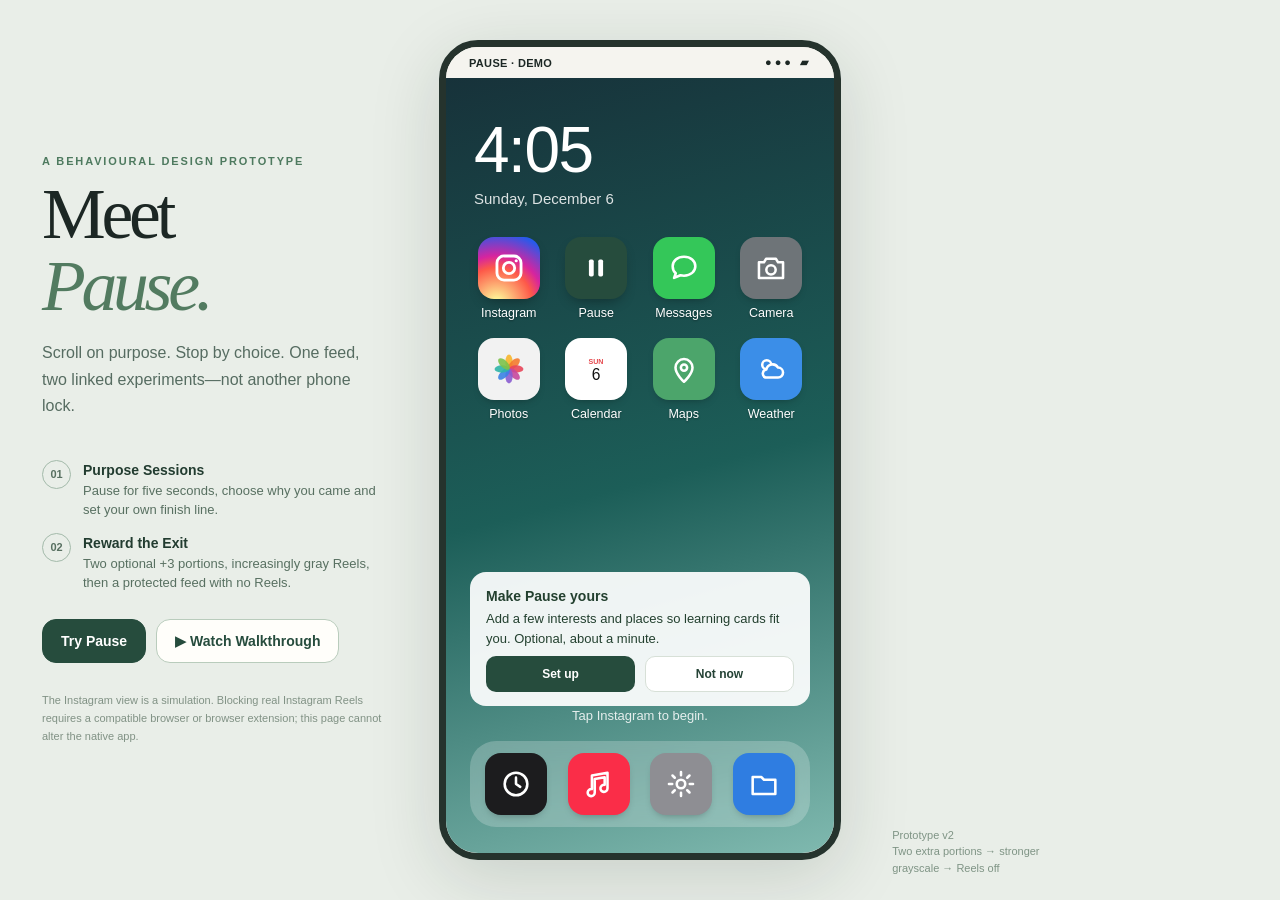
==== commit 60032611: "Add automated presentation walkthrough and recorded videos - walkthrough.html: overview, the real pr" ====
--- a/index.html
+++ b/index.html
@@ -34,6 +34,11 @@
     .tip {font-size:11px;color:#84968b;line-height:1.5;text-align:center;margin-top:14px;} .home-mini{display:flex;gap:9px;align-items:center;margin:16px 0 22px;font-size:12px;color:#60776a;}.home-mini i{display:inline-block;height:8px;width:8px;background:#8cb19a;border-radius:50%;}.side-foot{color:#7f9485;align-self:end;font-size:11px;line-height:1.5;max-width:160px}.debug{display:none}
     @media(max-width:950px){#app{grid-template-columns:minmax(0,1fr) 402px;padding:18px;gap:22px}.side-foot{display:none}.site-note h1{font-size:50px}.site-note{padding-left:20px;}}
     @media(max-width:700px){body{background:var(--paper)}#app{display:block;padding:0;min-height:100dvh}.site-note,.side-foot{display:none}.phone{height:100dvh;min-height:0;max-width:none;width:100%;border:0;border-radius:0;box-shadow:none}.device-status{padding-top:env(safe-area-inset-top,0px);height:calc(31px + env(safe-area-inset-top,0px));flex-basis:calc(31px + env(safe-area-inset-top,0px));}.screen{padding-bottom:env(safe-area-inset-bottom,0px)}.inner{padding-bottom:calc(20px + env(safe-area-inset-bottom,0px));}}
+    .landing-actions{display:flex;gap:10px;margin-top:26px;flex-wrap:wrap}.land-btn{display:inline-flex;align-items:center;justify-content:center;min-height:44px;padding:0 18px;border-radius:14px;border:1px solid #b9ccbc;background:#fffefa;color:#264c3d;font-size:14px;font-weight:750;text-decoration:none}.land-btn.primary{background:var(--green);border-color:var(--green);color:#fff}
+    .landing-bar{display:none}.phone:focus{outline:none}
+    .demo-tap{position:absolute;z-index:40;width:46px;height:46px;margin:-23px 0 0 -23px;border-radius:50%;background:rgba(38,76,61,.28);border:2px solid rgba(38,76,61,.55);pointer-events:none;animation:demotap .65s ease-out forwards}@keyframes demotap{from{transform:scale(.35);opacity:1}to{transform:scale(1.25);opacity:0}}
+    @media(max-width:700px){.landing-bar{display:flex;gap:8px;justify-content:center;padding:7px 10px;background:#e4eee5}.landing-bar .land-btn{min-height:34px;font-size:12.5px;padding:0 13px;border-radius:11px;flex:1;max-width:190px}.phone{height:calc(100dvh - 48px)}}
+    html.embed .landing-bar{display:none}html.embed .phone{height:100dvh}
     @media(prefers-reduced-motion:reduce){*,*:before,*:after{animation:none!important;transition:none!important}}
 
     .gray-setting{background:#ebf2ea;border:1px solid #d6e4d6;border-radius:12px;padding:10px 12px;margin-bottom:9px;line-height:1.3}.setup-panel .rule-card{padding:13px;margin-bottom:9px}.setup-panel .inner{padding-top:13px}.setup-panel .pill{padding:9px;min-height:42px}.setup-panel .rule-label{margin-bottom:9px}.setup-footer .tip{margin-top:5px}.mode-choice{padding:14px;margin-top:8px}.mode-choice .pill{text-align:center}.protected-note,.safe-banner{margin-top:12px;background:#e6eee6;border:1px solid #c7d8cb;border-radius:12px;padding:11px 12px;font-size:12px;line-height:1.5;color:#31533c}
@@ -173,6 +178,21 @@
     .lcard{margin-top:12px;background:var(--white);border:1px solid var(--edge);border-radius:20px;overflow:hidden}
     .lcard-img{display:block;width:100%;aspect-ratio:16/9;object-fit:cover}
     .lcard-band{height:10px}
+    .lcard-art{height:132px;display:grid;place-items:center;background:radial-gradient(circle at 30% 20%,rgba(255,255,255,.28),transparent 60%),var(--art)}
+    .lcard-art span{font-size:58px;line-height:1;filter:drop-shadow(0 4px 10px rgba(0,0,0,.2))}
+    .learn-inner .lcard-img{aspect-ratio:auto;height:150px}
+    .lcard-foot{display:flex;justify-content:space-between;align-items:center;gap:10px;margin-top:2px}
+    .lcard-foot span{font-size:10.5px;color:#8a998d;white-space:nowrap}
+    .lcard-foot .lcard-src,.lcard-foot .lcard-src.as-link{font-size:11.5px;font-weight:600;color:#6b7f71}
+    .change-topic{align-self:center;margin-top:12px;border:0;background:transparent;color:#2f6b4a;font:inherit;font-size:13px;font-weight:650;text-decoration:underline;text-underline-offset:3px;cursor:pointer;padding:6px}
+    .learn-recap{font-family:Georgia,serif;font-style:italic;margin:6px 0 16px}
+    .fb-box{display:flex;flex-direction:column;gap:8px;margin-top:16px}.fb-box em{font-style:normal;color:#8a998d}
+    .topic-wrap{display:flex;flex-wrap:wrap;gap:7px}
+    .lquiz{border-top:1px solid var(--edge);padding-top:8px}.lquiz summary{cursor:pointer;font-size:12.5px;font-weight:700;color:#2f6b4a;list-style:none}.lquiz summary::-webkit-details-marker{display:none}.lquiz summary::before{content:'＋ ';font-weight:400}.lquiz[open] summary::before{content:'－ '}
+    .lquiz summary em{font-style:normal;font-weight:500;color:#8a998d;margin-left:4px}.lquiz p{font-size:13px;line-height:1.5;margin:8px 0;color:#3c5446}
+    .thumbs{display:flex;gap:6px}.thumb{width:32px;height:32px;border-radius:50%;border:1px solid var(--edge);background:transparent;font-size:14px;cursor:pointer;display:grid;place-items:center;filter:grayscale(1);opacity:.75}.thumb.on{filter:none;opacity:1;background:#e3efe4;border-color:#3d7653}
+    .learn-inner>[data-action="learn-complete"]{position:sticky;bottom:12px;box-shadow:0 6px 18px rgba(20,40,30,.18)}
+    @media (max-height:760px){.learn-inner .lcard-img{height:112px}.lcard-art{height:96px}.lcard-art span{font-size:44px}.learn-inner .lcard h3{font-size:21px}.learn-inner .lcard-text{font-size:13.5px;line-height:1.5}.learn-inner .lcard-body{gap:8px;padding:12px 14px 14px}.learn-inner .change-topic{margin-top:6px}}
     .lcard-body{padding:14px 16px 16px;display:flex;flex-direction:column;gap:10px}
     .lcard-why{font-size:10.5px;font-weight:800;letter-spacing:.08em;text-transform:uppercase;color:#4e7a5f}
     .lcard h3{font-family:Georgia,serif;font-size:24px;font-weight:400;letter-spacing:-.03em;line-height:1.15;margin:0}
@@ -201,9 +221,15 @@
     .web-ext{color:#2f6b4a;font-size:18px;text-decoration:none;padding:4px 6px}
     .web-frame{flex:1;width:100%;min-height:0;border:0;background:#fff}
     .web-foot{flex:none;margin:0;padding:8px 12px calc(10px + env(safe-area-inset-bottom,0px));font-size:11.5px;color:#6a786f;text-align:center;border-top:1px solid #eef1ee}.web-foot a{color:#2f6b4a;font-weight:700}
+    .card-demo{font-size:10.5px!important;color:#8a998d!important;line-height:1.4}
+    .ph-interests{display:flex;flex-direction:column;gap:3px;text-align:left;margin-top:18px;border:0;border-radius:16px;padding:11px 14px;background:rgba(255,255,255,.2);backdrop-filter:blur(10px);color:#fff}
+    .ph-int-h{font-size:12px;font-weight:800;letter-spacing:.06em;text-transform:uppercase;display:flex;justify-content:space-between}.ph-int-h em{font-style:normal;font-weight:700;text-transform:none;letter-spacing:0;text-decoration:underline;text-underline-offset:3px}
+    .ph-int-list{font-size:13px;line-height:1.4;opacity:.95}
+    .learn-more{align-self:flex-start;border:1px solid rgba(255,255,255,.6);background:rgba(0,0,0,.28);color:#fff;border-radius:999px;padding:6px 11px;font-size:12px;font-weight:650;backdrop-filter:blur(6px)}
   </style>
 </head>
 <body>
+<nav class="landing-bar" aria-label="Choose a mode"><a class="land-btn primary" href="#phone" data-land="try">Try Pause</a><a class="land-btn" href="walkthrough.html">▶ Watch Walkthrough</a></nav>
 <div id="app">
   <aside class="site-note" aria-label="Prototype explanation">
     <div class="eyebrow">A behavioural design prototype</div>
@@ -213,9 +239,10 @@
       <div class="phase"><div class="phase-index">01</div><div><b>Purpose Sessions</b>Pause for five seconds, choose why you came and set your own finish line.</div></div>
       <div class="phase"><div class="phase-index">02</div><div><b>Reward the Exit</b>Two optional +3 portions, increasingly gray Reels, then a protected feed with no Reels.</div></div>
     </div>
-    <p style="font-size:11px;margin-top:35px;color:#819285">The Instagram view is a simulation. Blocking real Instagram Reels requires a compatible browser or browser extension; this page cannot alter the native app.</p>
+    <div class="landing-actions"><a class="land-btn primary" href="#phone" data-land="try">Try Pause</a><a class="land-btn" href="walkthrough.html">▶ Watch Walkthrough</a></div>
+    <p style="font-size:11px;margin-top:28px;color:#819285">The Instagram view is a simulation. Blocking real Instagram Reels requires a compatible browser or browser extension; this page cannot alter the native app.</p>
   </aside>
-  <main class="phone" aria-label="Pause interactive mobile prototype">
+  <main class="phone" id="phone" tabindex="-1" aria-label="Pause interactive mobile prototype">
     <div class="device-status"><span>PAUSE · DEMO</span><span>●●● ▰</span></div>
     <div id="phone-screen" class="screen" aria-live="polite"></div>
     <div class="app-toast" id="app-toast" role="status"></div>
@@ -225,6 +252,11 @@
 <script>
 (()=>{'use strict';
   const root=document.getElementById('phone-screen');
+  /* ?demo = driven by the walkthrough page. It uses in-memory storage so it never reads or changes saved preferences. */
+  const DEMO=new URLSearchParams(location.search).has('demo');
+  const memStore=()=>{const m=new Map();return {getItem:k=>m.has(k)?m.get(k):null,setItem:(k,v)=>{m.set(k,String(v))},removeItem:k=>{m.delete(k)},clear:()=>m.clear()}};
+  let LS,SS;try{LS=DEMO?memStore():localStorage;SS=DEMO?memStore():sessionStorage}catch(e){LS=memStore();SS=memStore()}
+  const demo={rate:1,speed:1,hold:1,frozen:false};  // walkthrough playback controls; defaults leave normal behaviour unchanged
   const OPTIONS={
     reasons:[['friends','Catch up with friends'],['break','Take a short break'],['learn','Find something useful'],['habit','Just felt like scrolling']],
     limits:[['5','5 Reels'],['10','10 Reels'],['120','2 minutes']],
@@ -239,126 +271,142 @@
   /* Curated learning cards. Each is short (60–100 words), fact-checked and linked to a source.
      tags: place:<id> (visited or planned), interest:<id> (interests, subjects to explore, Instagram interests), field:<id>. */
   const LEARN_CARDS=[
-    {id:'kyoto',tags:['place:kyoto'],title:'Why Kyoto was Japan’s capital for over 1,000 years',color:'#8a3b2e',
-     body:'In 794, Emperor Kanmu moved the court to a new city laid out on a grid: Heian-kyō, today’s Kyoto. It stayed the imperial capital until 1868, when the emperor moved to Tokyo. That long stretch is why Kyoto holds so many temples. At Kiyomizu-dera, founded in 778, the main hall’s wooden stage juts out over the hillside on tall pillars. The present buildings date from 1633, and the stage was built without nails.',
+    {id:'kyoto',tags:['place:kyoto'],emoji:'⛩️',title:'Why was Kyoto Japan’s capital for over 1,000 years?',color:'#8a3b2e',
+     body:'In 794, Emperor Kanmu moved the court to a new grid-planned city, Heian-kyō, today’s Kyoto. It stayed the imperial capital until 1868, when the emperor moved to Tokyo. That long stretch is why Kyoto holds so many temples, like Kiyomizu-dera, whose wooden stage juts out over the hillside and was built without nails.',
      quiz:{q:'In which year did Heian-kyō (Kyoto) become Japan’s capital?',opts:['794','1185','1603'],a:0,why:'Emperor Kanmu moved the court there in 794.'},
      source:{name:'Wikipedia: Heian-kyō',url:'https://en.wikipedia.org/wiki/Heian-ky%C5%8D'}},
-    {id:'trevi',tags:['place:rome'],title:'The Trevi Fountain still runs on an ancient aqueduct',color:'#3f6f8f',
-     body:'The Trevi Fountain was finished in 1762 to a design by Nicola Salvi. It marks the end of the Aqua Virgo, an aqueduct built in 19 BC under Marcus Agrippa, which still supplies the fountain today. Legend says a coin thrown over your left shoulder means you will return to Rome. Visitors throw in more than a million euros a year, and the city gives the money to the charity Caritas.',
+    {id:'trevi',tags:['place:rome'],emoji:'⛲',title:'How is the Trevi Fountain still fed by ancient Rome?',color:'#3f6f8f',
+     body:'Finished in 1762 to Nicola Salvi’s design, the Trevi Fountain marks the end of the Aqua Virgo, an aqueduct built in 19 BC under Marcus Agrippa. It still supplies the fountain today. Legend says a coin thrown over your left shoulder means you’ll return to Rome, and the city gives the money to the charity Caritas.',
      quiz:{q:'Which ancient aqueduct feeds the Trevi Fountain?',opts:['Aqua Appia','Aqua Virgo','Aqua Claudia'],a:1,why:'The Aqua Virgo, built in 19 BC, still supplies it.'},
      source:{name:'Wikipedia: Trevi Fountain',url:'https://en.wikipedia.org/wiki/Trevi_Fountain'}},
-    {id:'colosseum',tags:['place:rome'],title:'The Colosseum had a retractable roof',color:'#a0703c',
-     body:'Construction of the Colosseum began under Emperor Vespasian around AD 70, and his son Titus opened it in AD 80 with 100 days of games. It could hold an estimated 50,000 to 80,000 people. To shade the crowd, sailors rigged a huge canvas awning, the velarium, from wooden masts around the top. Holes for those masts can still be seen in the upper walls.',
+    {id:'colosseum',tags:['place:rome'],emoji:'🏟️',title:'Did the Colosseum have a roof?',color:'#a0703c',
+     body:'Emperor Titus opened the Colosseum in AD 80 with 100 days of games, for an estimated 50,000 to 80,000 people. To shade the crowd, sailors rigged a huge canvas awning, the velarium, from wooden masts around the top. You can still see the holes for those masts in the upper walls.',
      quiz:{q:'Which emperor opened the Colosseum in AD 80?',opts:['Nero','Titus','Hadrian'],a:1,why:'Titus, Vespasian’s son, opened it with 100 days of games.'},
      source:{name:'Wikipedia: Colosseum',url:'https://en.wikipedia.org/wiki/Colosseum'}},
-    {id:'eiffel',tags:['place:paris'],title:'The Eiffel Tower was meant to be temporary',color:'#6a5d4f',
-     body:'The Eiffel Tower was built for the 1889 World’s Fair and was only permitted to stand for 20 years. Gustave Eiffel helped save it by using it for science, especially radio experiments, and its value as a radio antenna convinced the city to keep it. The iron also responds to the weather: on hot days it expands, and the tower can grow by up to about 15 centimetres.',
+    {id:'eiffel',tags:['place:paris'],emoji:'🗼',title:'Was the Eiffel Tower meant to come down?',color:'#6a5d4f',
+     body:'Built for the 1889 World’s Fair, the Eiffel Tower was only permitted to stand for 20 years. Gustave Eiffel helped save it by using it for science, especially radio experiments, and its value as an antenna convinced the city to keep it. On hot days the iron expands, and the tower can grow by about 15 centimetres.',
      quiz:{q:'What helped save the Eiffel Tower from demolition?',opts:['Its use as a radio antenna','A public vote','A royal decree'],a:0,why:'Radio transmission made it too useful to take down.'},
      source:{name:'Wikipedia: Eiffel Tower',url:'https://en.wikipedia.org/wiki/Eiffel_Tower'}},
-    {id:'sagrada',tags:['place:barcelona'],title:'Gaudí knew he would never see the Sagrada Família finished',color:'#b0683a',
-     body:'Construction of the Sagrada Família began in 1882, and Antoni Gaudí took over the project a year later. He worked on it for the rest of his life, and when he died in 1926 less than a quarter of it was complete. He knew it would outlast him, and is often quoted as saying, “My client is not in a hurry.” Work has continued for more than a century since.',
+    {id:'sagrada',tags:['place:barcelona'],emoji:'⛪',title:'Did Gaudí expect to see the Sagrada Família finished?',color:'#b0683a',
+     body:'Work on the Sagrada Família began in 1882, and Antoni Gaudí took over a year later. He worked on it for the rest of his life, and when he died in 1926 less than a quarter was complete. He knew it would outlast him, and is often quoted as saying, “My client is not in a hurry.”',
      fact:'Gaudí is buried in the crypt of the basilica he designed.',
      source:{name:'Wikipedia: Sagrada Família',url:'https://en.wikipedia.org/wiki/Sagrada_Fam%C3%ADlia'}},
-    {id:'hagia',tags:['place:istanbul'],title:'Hagia Sophia’s dome seems to float',color:'#7a5a8c',
-     body:'Hagia Sophia was completed in 537 under the Byzantine emperor Justinian I, in just under six years. Its huge central dome sits on pendentives, curved triangles that let a round dome rest on a square base, and a ring of windows at its base makes it seem to float on light. For nearly a thousand years it was the largest cathedral in the world. It later became a mosque, then a museum, and a mosque again in 2020.',
+    {id:'hagia',tags:['place:istanbul'],emoji:'🕌',title:'How does Hagia Sophia’s dome seem to float?',color:'#7a5a8c',
+     body:'Completed in 537 under the Byzantine emperor Justinian I, Hagia Sophia has a huge dome resting on pendentives, curved triangles that let a round dome sit on a square base. A ring of windows around its base makes it seem to float on light. For nearly a thousand years it was the world’s largest cathedral.',
      quiz:{q:'Which emperor built Hagia Sophia?',opts:['Constantine','Justinian I','Theodosius'],a:1,why:'Justinian I completed it in 537.'},
      source:{name:'Wikipedia: Hagia Sophia',url:'https://en.wikipedia.org/wiki/Hagia_Sophia'}},
-    {id:'bigben',tags:['place:london'],title:'Big Ben is a bell, not a tower',color:'#5b6a7a',
-     body:'Strictly speaking, “Big Ben” is the nickname of the Great Bell inside the clock tower at the Palace of Westminster, not the tower itself. The bell weighs about 13.7 tonnes and has a noticeable crack, which gives it a slightly unusual tone. The tower was called the Clock Tower until 2012, when it was renamed the Elizabeth Tower to mark Queen Elizabeth II’s Diamond Jubilee.',
+    {id:'bigben',tags:['place:london'],emoji:'🔔',title:'Is Big Ben actually the tower?',color:'#5b6a7a',
+     body:'Strictly speaking, “Big Ben” is the nickname of the Great Bell inside the clock tower at Westminster, not the tower itself. The bell weighs about 13.7 tonnes and has a crack that gives it a slightly unusual tone. The tower was renamed the Elizabeth Tower in 2012 for Queen Elizabeth II’s Diamond Jubilee.',
      quiz:{q:'What is the tower’s official name since 2012?',opts:['Victoria Tower','Elizabeth Tower','Westminster Tower'],a:1,why:'It was renamed for the Diamond Jubilee.'},
      source:{name:'Wikipedia: Big Ben',url:'https://en.wikipedia.org/wiki/Big_Ben'}},
-    {id:'liberty',tags:['place:new-york'],title:'The Statue of Liberty used to be copper-brown',color:'#4f8a7a',
-     body:'The Statue of Liberty was a gift from France, designed by Frédéric Auguste Bartholdi and dedicated in 1886. Its internal iron framework was engineered by Gustave Eiffel, three years before his famous tower. The statue’s thin copper skin was originally a shiny reddish-brown. Weather slowly formed a green layer called a patina, and within about 20 to 30 years the whole statue had turned the colour we know today. The patina also protects the copper underneath.',
+    {id:'liberty',tags:['place:new-york'],emoji:'🗽',title:'Why is the Statue of Liberty green?',color:'#4f8a7a',
+     body:'The Statue of Liberty, a gift from France dedicated in 1886, has a thin copper skin that was originally a shiny reddish-brown. Weather slowly formed a green layer called a patina, and within about 20 to 30 years the whole statue had turned green. The patina protects the copper underneath. Gustave Eiffel engineered its iron frame.',
      quiz:{q:'Who engineered the statue’s internal framework?',opts:['Gustave Eiffel','Frédéric Bartholdi','Frank Lloyd Wright'],a:0,why:'Eiffel designed the iron skeleton.'},
      source:{name:'Wikipedia: Statue of Liberty',url:'https://en.wikipedia.org/wiki/Statue_of_Liberty'}},
-    {id:'scarcity',tags:['field:marketing','field:business','interest:psychology'],title:'Why “only 2 left” makes you want it more',color:'#8c4f5e',
-     body:'In a 1975 study, Stephen Worchel and colleagues gave people a cookie from a jar holding either ten cookies or just two. The same cookies were rated as more desirable when they came from the nearly empty jar. This is the scarcity effect: things seem more valuable when they seem limited. It explains “only 2 left in stock” labels and countdown timers, and why pausing before a limited offer helps you judge the product itself.',
+    {id:'scarcity',tags:['field:marketing','field:business','interest:psychology'],emoji:'🍪',title:'Why does “only 2 left” make you want it more?',color:'#8c4f5e',
+     body:'In a 1975 study, people were given a cookie from a jar holding either ten cookies or just two. The same cookies were rated more desirable when they came from the nearly empty jar. This is the scarcity effect: things seem more valuable when they seem limited. It’s why shops use “only 2 left” labels and countdown timers.',
      quiz:{q:'In the study, which cookies were rated more desirable?',opts:['From the full jar','From the nearly empty jar','No difference'],a:1,why:'Scarcity made identical cookies seem better.'},
      source:{name:'Wikipedia: Scarcity (social psychology)',url:'https://en.wikipedia.org/wiki/Scarcity_(social_psychology)'}},
-    {id:'monalisa',tags:['interest:art','field:design','field:arts'],title:'A theft made the Mona Lisa world-famous',color:'#6b5b3a',
-     body:'In 1911, the Mona Lisa was stolen from the Louvre by Vincenzo Peruggia, an Italian handyman who had worked there. He hid in the museum overnight and walked out with the painting under his clothes. It was missing for more than two years, until he tried to sell it in Florence in 1913. The worldwide news coverage turned a respected painting into the most famous artwork on Earth.',
+    {id:'monalisa',tags:['interest:art','field:design','field:arts'],emoji:'🖼️',title:'How did a theft make the Mona Lisa famous?',color:'#6b5b3a',
+     body:'In 1911, Vincenzo Peruggia, a handyman who had worked at the Louvre, hid in the museum overnight and walked out with the Mona Lisa under his clothes. It was missing for over two years, until he tried to sell it in Florence in 1913. Worldwide news coverage made it the most famous painting on Earth.',
      quiz:{q:'How long was the Mona Lisa missing?',opts:['About two weeks','Over two years','Ten years'],a:1,why:'Stolen in 1911, it was recovered in December 1913.'},
      source:{name:'Wikipedia: Mona Lisa',url:'https://en.wikipedia.org/wiki/Mona_Lisa'}},
-    {id:'maillard',tags:['interest:cooking'],title:'Why browned food tastes so good',color:'#9c5a2e',
-     body:'The deep flavour of toast, seared steak and roasted coffee comes from the Maillard reaction, first described by the French chemist Louis-Camille Maillard in 1912. When amino acids and sugars are heated, they react to form hundreds of new flavour and aroma compounds and a brown colour. It happens quickly above roughly 140 °C, which is why a wet surface, stuck near 100 °C while water evaporates, steams instead of browning.',
+    {id:'maillard',tags:['interest:cooking'],emoji:'🍞',title:'Why does browned food taste so good?',color:'#9c5a2e',
+     body:'The flavour of toast, seared steak and roasted coffee comes from the Maillard reaction, described by the chemist Louis-Camille Maillard in 1912. When amino acids and sugars are heated, they form hundreds of new flavour compounds and a brown colour. It happens quickly above roughly 140 °C, which is why a wet surface steams instead of browning.',
      fact:'Pat meat or vegetables dry before searing. Less surface water means faster browning and more flavour.',
      source:{name:'Wikipedia: Maillard reaction',url:'https://en.wikipedia.org/wiki/Maillard_reaction'}},
-    {id:'buttress',tags:['interest:architecture','field:architecture'],title:'How flying buttresses let cathedrals fill with light',color:'#58657a',
-     body:'Tall stone vaults push outwards, so early churches needed thick walls with small windows. Gothic builders solved this with flying buttresses: stone arches on the outside that carry that sideways push down to separate piers. With the walls no longer holding everything up, they could be thinner and filled with huge stained-glass windows. Notre-Dame de Paris, begun in 1163, was one of the first cathedrals to use them.',
+    {id:'buttress',tags:['interest:architecture','field:architecture'],emoji:'🪟',title:'How did Gothic cathedrals get such huge windows?',color:'#58657a',
+     body:'Tall stone vaults push outwards, so early churches needed thick walls and small windows. Gothic builders added flying buttresses: stone arches on the outside that carry that sideways push down to separate piers. Freed from holding everything up, walls could be thinner and filled with stained glass. Notre-Dame de Paris, begun in 1163, was an early example.',
      quiz:{q:'What problem do flying buttresses solve?',opts:['Roof leaks','The outward push of heavy vaults','Earthquakes'],a:1,why:'They carry the sideways thrust away from the walls.'},
      source:{name:'Wikipedia: Flying buttress',url:'https://en.wikipedia.org/wiki/Flying_buttress'}},
-    {id:'lighthouse',tags:['interest:architecture','interest:travel'],img:'kodim21',title:'Every lighthouse has its own signature',color:'#2c6aa0',
-     body:'Sailors need to know exactly which lighthouse they are looking at. By day, many towers are identified by their daymark, a distinctive shape or painted pattern such as stripes or bands. At night, each light has its own light characteristic, a unique pattern of flashes, colours and timing. These signatures are published in official lists of lights, so a navigator can match a pattern to a position on the chart.',
+    {id:'lighthouse',tags:['interest:architecture','interest:travel'],img:'kodim21',emoji:'🗼',title:'How do sailors tell one lighthouse from another?',color:'#2c6aa0',
+     body:'By day, many lighthouses are identified by their daymark, a distinctive shape or painted pattern such as stripes. At night, each light has its own characteristic: a unique pattern of flashes, colours and timing. These signatures are published in official lists of lights, so navigators can match what they see to a position on the chart.',
      fact:'The pattern is often written in code on nautical charts, for example “Fl(2) 10s”: two flashes every ten seconds.',
      source:{name:'Wikipedia: Light characteristic',url:'https://en.wikipedia.org/wiki/Light_characteristic'}},
-    {id:'parrots',tags:['interest:nature','interest:science'],img:'kodim23',title:'Parrots make colours no other birds can',color:'#2f8f5b',
-     body:'The reds and yellows of parrots come from pigments called psittacofulvins, which are found only in parrots. Most other birds get similar colours from carotenoids in their food, but parrots make these pigments themselves. Their blues are different again: there is no blue pigment at all. Tiny structures in the feathers scatter light so that blue is what reaches your eye. Greens usually combine that structural blue with yellow pigment.',
+    {id:'parrots',tags:['interest:nature','interest:science'],img:'kodim23',emoji:'🦜',title:'Where do parrots get their colours?',color:'#2f8f5b',
+     body:'Parrots’ reds and yellows come from pigments called psittacofulvins, found only in parrots. Most other birds get similar colours from their food, but parrots make these pigments themselves. Their blues aren’t pigment at all: tiny structures in the feathers scatter light so that blue reaches your eye. Greens usually mix that structural blue with yellow pigment.',
      quiz:{q:'Where does the blue in parrot feathers come from?',opts:['Blue pigment','Feather structure scattering light','Their diet'],a:1,why:'Blue in feathers is structural, not a pigment.'},
      source:{name:'Wikipedia: Psittacofulvin',url:'https://en.wikipedia.org/wiki/Psittacofulvin'}},
-    {id:'sky',tags:['interest:science','interest:nature'],img:'kodim16',title:'Why the sky is blue',color:'#2f86b6',
-     body:'Sunlight contains every colour. As it passes through the air, tiny gas molecules scatter short wavelengths such as blue much more strongly than long wavelengths such as red. That scattered blue light reaches your eyes from every direction, so the whole sky looks blue. At sunset, light travels through far more air to reach you. Most of the blue is scattered away before it arrives, leaving the oranges and reds.',
+    {id:'sky',tags:['interest:science','interest:nature'],img:'kodim16',emoji:'🌤️',title:'Why is the sky blue?',color:'#2f86b6',
+     body:'Sunlight contains every colour. As it passes through the air, tiny gas molecules scatter short wavelengths like blue much more strongly than long ones like red, so blue light reaches your eyes from every direction. At sunset, light travels through far more air. Most of the blue is scattered away, leaving the oranges and reds.',
      fact:'This is called Rayleigh scattering. Next sunset, notice that the sky overhead often stays blue while the horizon glows orange.',
      source:{name:'NASA Space Place: Why is the sky blue?',url:'https://spaceplace.nasa.gov/blue-sky/en/'}},
-    {id:'variable',tags:['interest:psychology','field:psychology'],title:'Why you keep checking: variable rewards',color:'#5d6fb3',
-     body:'B. F. Skinner and colleagues found that animals rewarded on an unpredictable schedule kept pressing a lever far longer than animals rewarded every time. Not knowing when the next reward will come keeps the behaviour going. Feeds work in a similar way. Most posts are forgettable, but now and then one is great, and you cannot tell which swipe will bring it. So “just one more” always feels worth it.',
+    {id:'variable',tags:['interest:psychology','field:psychology'],emoji:'🎰',title:'Why is it so hard to stop at “one more”?',color:'#5d6fb3',
+     body:'B. F. Skinner found that animals rewarded on an unpredictable schedule kept pressing a lever far longer than animals rewarded every time. Not knowing when the next reward will come keeps the behaviour going. Feeds work similarly: most posts are forgettable, but now and then one is great, so “just one more” always feels worth it.',
      fact:'Next time you reach to refresh, notice the “maybe this one” feeling. Naming it makes it easier to stop.',
      source:{name:'Wikipedia: Reinforcement (schedules)',url:'https://en.wikipedia.org/wiki/Reinforcement'}},
-    {id:'rule72',tags:['interest:finance','field:business'],title:'The rule of 72',color:'#3e7f5c',
-     body:'To estimate how long money takes to double, divide 72 by the yearly growth rate. At 6% a year, savings double in about 12 years, because 72 divided by 6 is 12. At 9%, it takes about 8 years. It works for debt too: a balance growing at 18% a year doubles in about 4 years if nothing is paid off. The same maths that builds savings makes debt grow fast.',
+    {id:'rule72',tags:['interest:finance','field:business'],emoji:'💰',title:'How long does it take money to double?',color:'#3e7f5c',
+     body:'Divide 72 by the yearly growth rate. At 6% a year, savings double in about 12 years; at 9%, in about 8. This rule of 72 works for debt too: a balance growing at 18% a year doubles in about 4 years if nothing is paid off. The same maths that builds savings makes debt grow fast.',
      quiz:{q:'Roughly how long does money take to double at 8% a year?',opts:['6 years','9 years','12 years'],a:1,why:'72 ÷ 8 = 9 years.'},
      source:{name:'Investopedia: Rule of 72',url:'https://www.investopedia.com/terms/r/ruleof72.asp'}},
-    {id:'gutenberg',tags:['interest:history'],title:'The printing press changed who could know things',color:'#7a5a3c',
-     body:'Around 1440 in Mainz, Johannes Gutenberg developed a press that combined movable metal type with oil-based ink and a screw press adapted from wine-making. Before that, most books in Europe were copied by hand, and a single book could take months. Within about fifty years, presses were running in more than two hundred European cities. Books became cheaper, ideas spread faster, and far more people could read for themselves.',
+    {id:'gutenberg',tags:['interest:history'],emoji:'📜',title:'How did one machine let far more people read?',color:'#7a5a3c',
+     body:'Around 1440 in Mainz, Johannes Gutenberg combined movable metal type, oil-based ink and a screw press adapted from wine-making. Before that, most European books were copied by hand, sometimes over months. Within about fifty years, presses were running in more than two hundred cities. Books became cheaper, ideas spread faster and far more people could read.',
      quiz:{q:'Where did Gutenberg develop his press?',opts:['Venice','Mainz','Paris'],a:1,why:'He worked in Mainz, in present-day Germany.'},
      source:{name:'Britannica: Johannes Gutenberg',url:'https://www.britannica.com/biography/Johannes-Gutenberg'}},
-    {id:'genji',tags:['interest:books'],title:'The Tale of Genji, often called the first novel',color:'#9c5bb5',
-     body:'Around 1000 to 1012, Murasaki Shikibu, a lady at the Japanese imperial court, wrote The Tale of Genji. It follows the life and loves of Hikaru Genji, the son of an emperor, across more than fifty chapters. Its focus on characters’ inner lives, rather than only heroic deeds, is why it is often called the world’s first novel. Murasaki is not even her real name: it comes from a character in her book.',
+    {id:'genji',tags:['interest:books'],emoji:'📖',title:'What is often called the world’s first novel?',color:'#9c5bb5',
+     body:'Around 1000 to 1012, Murasaki Shikibu, a lady at the Japanese imperial court, wrote The Tale of Genji, following the life and loves of an emperor’s son across more than fifty chapters. Its focus on characters’ inner lives, not only heroic deeds, is why it’s often called the first novel. Murasaki isn’t even her real name.',
      quiz:{q:'Who wrote The Tale of Genji?',opts:['Sei Shōnagon','Murasaki Shikibu','Matsuo Bashō'],a:1,why:'Murasaki Shikibu, a lady of the Heian court.'},
      source:{name:'Wikipedia: The Tale of Genji',url:'https://en.wikipedia.org/wiki/The_Tale_of_Genji'}},
-    {id:'who-activity',tags:['interest:fitness','field:medicine'],title:'150 minutes a week, in any size pieces',color:'#c9812b',
-     body:'The World Health Organization recommends that adults get 150 to 300 minutes of moderate activity each week, such as brisk walking or cycling, or 75 to 150 minutes of vigorous activity. Its 2020 guidelines dropped the idea that activity only counts in blocks of ten minutes or more. The message now is that every move counts: a short walk or a few flights of stairs all add up.',
+    {id:'who-activity',tags:['interest:fitness','field:medicine'],emoji:'🚶',title:'How much activity do you really need each week?',color:'#c9812b',
+     body:'The World Health Organization recommends that adults get 150 to 300 minutes of moderate activity a week, such as brisk walking or cycling, or 75 to 150 minutes of vigorous activity. Its 2020 guidelines dropped the idea that activity only counts in ten-minute blocks. Every move counts: a short walk or a few flights of stairs adds up.',
      quiz:{q:'How many minutes of moderate activity a week does the WHO recommend, at minimum?',opts:['60','150','300'],a:1,why:'150 to 300 minutes of moderate activity.'},
      source:{name:'World Health Organization: Physical activity',url:'https://www.who.int/news-room/fact-sheets/detail/physical-activity'}},
-    {id:'bug',tags:['field:computing','field:engineering','interest:technology'],title:'The first computer “bug” was a real moth',color:'#51707a',
-     body:'In September 1947, operators of the Harvard Mark II computer found a moth trapped in one of its relays. They taped it into the logbook with the note “First actual case of bug being found.” The story was later popularised by computing pioneer Grace Hopper, whose team worked on the machine. Engineers had already called faults “bugs” for decades, but this moth gave the word its most famous example.',
+    {id:'bug',tags:['field:computing','field:engineering','interest:technology'],emoji:'🐛',title:'Was the first computer bug a real insect?',color:'#51707a',
+     body:'In September 1947, operators of the Harvard Mark II computer found a moth trapped in one of its relays. They taped it into the logbook with the note “First actual case of bug being found.” Grace Hopper, whose team worked on the machine, popularised the story. Engineers had already called faults “bugs” for decades.',
      quiz:{q:'What was found inside the Harvard Mark II?',opts:['A moth','A mouse','A beetle'],a:0,why:'A moth, taped into the logbook in 1947.'},
      source:{name:'Wikipedia: Software bug',url:'https://en.wikipedia.org/wiki/Software_bug'}},
-    {id:'semmelweis',tags:['field:medicine'],title:'The doctor who asked colleagues to wash their hands',color:'#3f8f6b',
-     body:'In 1847, Ignaz Semmelweis noticed that mothers on a Vienna ward run by doctors died of childbed fever far more often than on a ward run by midwives. Doctors often came straight from autopsies. He required them to wash their hands in a chlorinated lime solution, and deaths dropped sharply, to around 1 to 2 percent. Many colleagues rejected his idea, and it was only widely accepted after his death.',
+    {id:'semmelweis',tags:['field:medicine'],emoji:'🧼',title:'Why did one doctor ask colleagues to wash their hands?',color:'#3f8f6b',
+     body:'In 1847, Ignaz Semmelweis noticed that mothers on a Vienna ward run by doctors died of childbed fever far more often than on a ward run by midwives. Doctors often came straight from autopsies. He required handwashing in a chlorinated lime solution, and deaths dropped sharply. Many colleagues rejected the idea until after his death.',
      quiz:{q:'What did Semmelweis ask doctors to wash their hands with?',opts:['Soap and cold water','Chlorinated lime solution','Alcohol'],a:1,why:'A chlorinated lime solution.'},
      source:{name:'Wikipedia: Ignaz Semmelweis',url:'https://en.wikipedia.org/wiki/Ignaz_Semmelweis'}},
-    {id:'forgetting',tags:['field:education','interest:languages','interest:psychology'],title:'Why cramming fades and spacing sticks',color:'#4b5e9a',
-     body:'In 1885, Hermann Ebbinghaus tested his own memory by learning lists of nonsense syllables. He found that we forget quickly at first, then more slowly. This became known as the forgetting curve. He also found that reviewing material spread out over time made it last much longer than studying it all at once. Language apps and flashcard systems still use this spacing idea today.',
+    {id:'forgetting',tags:['field:education','interest:languages','interest:psychology'],emoji:'🧠',title:'Why does cramming fade so fast?',color:'#4b5e9a',
+     body:'In 1885, Hermann Ebbinghaus tested his own memory with lists of nonsense syllables. He found that we forget quickly at first, then more slowly: the forgetting curve. Reviewing material spread out over time made it last much longer than studying it all at once. Language apps and flashcard systems still use this spacing idea today.',
      fact:'Try reviewing something tomorrow, then in three days, then in a week. Each review can be shorter than the last.',
      source:{name:'Wikipedia: Forgetting curve',url:'https://en.wikipedia.org/wiki/Forgetting_curve'}},
-    {id:'saudade',tags:['interest:languages'],title:'Saudade: a word Portuguese has and English lacks',color:'#8a4f7d',
-     body:'Saudade is a Portuguese word for a deep, bittersweet longing for someone or something you love that is absent, and may never return. It mixes sadness with warmth, because missing something means it mattered. It is central to Portuguese and Brazilian culture, especially the music style fado. It is often called untranslatable: English needs a whole sentence for what Portuguese says in one word.',
+    {id:'saudade',tags:['interest:languages'],emoji:'💭',title:'Which feeling has a word in Portuguese but not in English?',color:'#8a4f7d',
+     body:'Saudade is a Portuguese word for a deep, bittersweet longing for someone or something you love that is absent and may never return. It mixes sadness with warmth, because missing something means it mattered. It’s central to Portuguese and Brazilian culture, especially fado music, and English needs a whole sentence to say it.',
      fact:'Say it out loud: “sow-DAH-jee” in Brazil or “sow-DAHD” in Portugal.',
      source:{name:'Wikipedia: Saudade',url:'https://en.wikipedia.org/wiki/Saudade'}},
-    {id:'a440',tags:['interest:music'],title:'Why orchestras tune to 440',color:'#6a4f9c',
-     body:'Before the twentieth century, the note A could be tuned anywhere from about 400 to over 450 hertz, depending on the city and the decade. A piece sounded different in Vienna than in London. In 1939, an international conference in London recommended 440 hertz as the standard, and in 1955 it became the international standard ISO 16. When an orchestra tunes to the oboe’s A, it is usually this pitch.',
+    {id:'a440',tags:['interest:music'],emoji:'🎻',title:'Why do orchestras tune to 440?',color:'#6a4f9c',
+     body:'Before the twentieth century, the note A could be tuned anywhere from about 400 to over 450 hertz, so a piece sounded different in Vienna than in London. A 1939 conference in London recommended 440 hertz, and in 1955 it became the international standard ISO 16. When an orchestra tunes to the oboe’s A, it’s usually this pitch.',
      quiz:{q:'What frequency is the standard tuning A?',opts:['432 Hz','440 Hz','452 Hz'],a:1,why:'440 Hz, standardised as ISO 16.'},
      source:{name:'Wikipedia: A440 (pitch standard)',url:'https://en.wikipedia.org/wiki/A440_(pitch_standard)'}},
-    {id:'jetlag',tags:['interest:travel'],title:'Why flying east is harder on your body clock',color:'#2c6aa0',
-     body:'Your body clock runs on a cycle of roughly 24 hours, set mainly by light. After crossing several time zones, it takes days to catch up. A common rule of thumb is about one day per time zone crossed. Flying east is usually harder, because your day gets shorter and your body has to go to sleep earlier than it wants to, which is harder than staying up later. Morning light helps after eastward trips.',
+    {id:'jetlag',tags:['interest:travel'],emoji:'✈️',title:'Why is flying east harder on your body clock?',color:'#2c6aa0',
+     body:'Your body clock runs on a roughly 24-hour cycle, set mainly by light, and takes days to catch up after crossing time zones, often about one day per zone. Flying east is usually harder: your day gets shorter, and falling asleep earlier than your body wants is harder than staying up later. Morning light helps.',
      fact:'After flying east, get outside in the morning; after flying west, seek evening light.',
      source:{name:'Wikipedia: Jet lag',url:'https://en.wikipedia.org/wiki/Jet_lag'}},
-    {id:'jeans',tags:['interest:fashion'],title:'The tiny pocket on your jeans was for a watch',color:'#3a5fc4',
-     body:'That small pocket inside the front right pocket of many jeans dates back to the late 1800s, when workers carried pocket watches. Levi Strauss and tailor Jacob Davis patented copper-riveted work trousers in 1873, and early designs included a small watch pocket to keep watches safe. Wristwatches later replaced pocket watches, but the pocket stayed. People now use it for coins, keys or guitar picks.',
+    {id:'jeans',tags:['interest:fashion'],emoji:'👖',title:'What is the tiny pocket on your jeans for?',color:'#3a5fc4',
+     body:'That small pocket inside the front right pocket dates back to the late 1800s, when workers carried pocket watches. Levi Strauss and tailor Jacob Davis patented copper-riveted work trousers in 1873, and early designs included a watch pocket. Wristwatches replaced pocket watches, but the pocket stayed. People now use it for coins, keys or guitar picks.',
      quiz:{q:'What was the small jeans pocket originally for?',opts:['Coins','Pocket watches','Matches'],a:1,why:'It was a watch pocket.'},
-     source:{name:'Wikipedia: Jeans',url:'https://en.wikipedia.org/wiki/Jeans'}}
+     source:{name:'Wikipedia: Jeans',url:'https://en.wikipedia.org/wiki/Jeans'}},
+    {id:'f1',tags:['interest:sports','topic:f1'],emoji:'🏎️',title:'Why is an F1 car like an upside-down aeroplane?',color:'#b3262d',
+     body:'An aeroplane wing is shaped to create lift. A Formula 1 car’s wings are turned the other way, so the air pushes the car down onto the track. This downforce, together with the shaped floor, presses the tyres into the road, letting drivers take corners far faster than tyres alone would allow.',
+     fact:'Engineers often say that, in theory, an F1 car produces enough downforce at high speed to drive upside down on a ceiling.',
+     source:{name:'Wikipedia: Formula One car',url:'https://en.wikipedia.org/wiki/Formula_One_car'}},
+    {id:'horyuji',tags:['topic:japan','interest:architecture'],emoji:'🏯',title:'How have old Japanese pagodas survived earthquakes?',color:'#7c4a2c',
+     body:'Hōryū-ji, a temple near Nara founded in 607, has wooden buildings from around the late 600s, among the oldest surviving in the world. Its five-storey pagoda has come through centuries of earthquakes. Japanese pagodas have a central pillar, the shinbashira, and stacked storeys that can sway separately, which helps absorb shaking.',
+     quiz:{q:'What is the central pillar of a Japanese pagoda called?',opts:['Torii','Shinbashira','Tatami'],a:1,why:'The shinbashira runs up the centre of the pagoda.'},
+     source:{name:'Wikipedia: Hōryū-ji',url:'https://en.wikipedia.org/wiki/H%C5%8Dry%C5%AB-ji'}},
+    {id:'lbd',tags:['interest:fashion'],emoji:'👗',title:'Why did Vogue call a black dress “Chanel’s Ford”?',color:'#1f1f24',
+     body:'In 1926, American Vogue published a drawing of a short, simple black dress by Coco Chanel and compared it to the Ford Model T: simple, practical and available to many women. Before then, black was mostly worn for mourning. The little black dress became a wardrobe staple that designers still reinvent almost every season.',
+     quiz:{q:'What did Vogue compare Chanel’s black dress to in 1926?',opts:['A Ford car','A tuxedo','A uniform'],a:0,why:'It called the dress “Chanel’s Ford”.'},
+     source:{name:'Wikipedia: Little black dress',url:'https://en.wikipedia.org/wiki/Little_black_dress'}},
   ];
   /* Shown when the profile is empty. */
   const DEFAULT_CARD='variable';
+  /* Topics for the compact "Change topic" picker: [key, label, card tags]. */
+  const TOPICS=[['japan','Japan',['place:kyoto','topic:japan']],['rome','Rome',['place:rome']],['paris','Paris',['place:paris']],['barcelona','Barcelona',['place:barcelona']],['istanbul','Istanbul',['place:istanbul']],['london','London',['place:london']],['new-york','New York',['place:new-york']],
+    ['marketing','Marketing',['field:marketing']],['medicine','Medicine',['field:medicine']],['technology','Technology',['interest:technology','field:computing']],
+    ...[['psychology','Psychology'],['history','History'],['science','Science'],['books','Books'],['art','Art'],['finance','Money'],['fitness','Fitness'],['cooking','Food'],['architecture','Architecture'],['nature','Nature'],['travel','Travel'],['languages','Languages'],['music','Music'],['fashion','Fashion'],['sports','Formula 1']].map(([k,l])=>[k,l,['interest:'+k]])];
   /* ---------- Personalisation (stored only in this browser) ---------- */
   const PREF={
-    interests:[['psychology','Psychology'],['history','History'],['science','Science'],['books','Books'],['art','Art'],['finance','Finance'],['fitness','Fitness'],['cooking','Cooking'],['architecture','Architecture'],['nature','Nature'],['travel','Travel'],['languages','Languages'],['music','Music'],['technology','Technology'],['fashion','Fashion']],
+    interests:[['psychology','Psychology'],['history','History'],['science','Science'],['books','Books'],['art','Art'],['finance','Finance'],['fitness','Fitness'],['cooking','Cooking'],['architecture','Architecture'],['nature','Nature'],['travel','Travel'],['languages','Languages'],['music','Music'],['technology','Technology'],['fashion','Fashion'],['sports','Sports']],
     places:[['kyoto','Kyoto'],['rome','Rome'],['paris','Paris'],['barcelona','Barcelona'],['istanbul','Istanbul'],['london','London'],['new-york','New York']],
     fields:[['marketing','Marketing'],['design','Design'],['computing','Computer science'],['engineering','Engineering'],['medicine','Medicine & health'],['business','Business & finance'],['education','Education'],['psychology','Psychology'],['architecture','Architecture'],['arts','Arts & media'],['law','Law'],['student','Still deciding']]
   };
   const PHRASES={kyoto:['Japanese','Arigatō gozaimasu','ah-ree-GAH-toh go-ZAI-mass','Thank you (polite)'],rome:['Italian','Grazie mille','GRAHT-see-eh MEEL-leh','Thanks a lot'],paris:['French','Excusez-moi','ex-koo-ZAY mwah','Excuse me'],barcelona:['Catalan','Moltes gràcies','MOL-tes GRAH-see-es','Thank you very much'],istanbul:['Turkish','Teşekkür ederim','teh-shek-KEWR eh-deh-reem','Thank you']};
-  const store={get:(k,d)=>{try{const v=JSON.parse(localStorage.getItem(k));return v==null?d:v}catch(e){return d}},set:(k,v)=>{try{localStorage.setItem(k,JSON.stringify(v))}catch(e){}},del:k=>{try{localStorage.removeItem(k)}catch(e){}}};
-  const EMPTY_PROFILE={interests:[],ig:[],visited:[],planned:[],visitedOther:[],plannedOther:[],field:[],explore:[],book:'',declined:[],onboarded:false,dismissed:false};
+  const store={get:(k,d)=>{try{const v=JSON.parse(LS.getItem(k));return v==null?d:v}catch(e){return d}},set:(k,v)=>{try{LS.setItem(k,JSON.stringify(v))}catch(e){}},del:k=>{try{LS.removeItem(k)}catch(e){}}};
+  const EMPTY_PROFILE={interests:[],ig:[],visited:[],planned:[],visitedOther:[],plannedOther:[],field:[],explore:[],interestsOther:[],igOther:[],fieldOther:[],exploreOther:[],inferred:[],book:'',declined:[],onboarded:false,dismissed:false};
   let profile={...JSON.parse(JSON.stringify(EMPTY_PROFILE)),...store.get('pause_profile',{})};
   let feedback=store.get('pause_feedback',{});   // cardId -> 'interesting' | 'not' | 'knew'
   let seen=store.get('pause_seen',{});           // cardId -> times shown
@@ -371,25 +419,58 @@
      likes, saved posts or private activity. */
   const INTEREST_SOURCES={manual:()=>profile,demoFeed:()=>topicCounts(),instagramImport:null};
   const labelOf=(list,k)=>nameOf(PREF[list],k)||k;
-  const hasProfile=()=>['interests','ig','visited','planned','field','explore'].some(k=>profile[k].length)||profile.visitedOther.length||profile.plannedOther.length;
-  function topicCounts(){const c={};Object.values(saves).forEach(t=>{if(t)c[t]=(c[t]||0)+1});return c}
-  function pendingSuggestion(){const c=topicCounts();return Object.keys(c).find(t=>c[t]>=2&&!profile.interests.includes(t)&&!profile.ig.includes(t)&&!profile.declined.includes(t))||''}
+  const LIST_KEYS=['interests','ig','visited','planned','field','explore','visitedOther','plannedOther','interestsOther','igOther','fieldOther','exploreOther','inferred'];
+  const hasProfile=()=>LIST_KEYS.some(k=>(profile[k]||[]).length);
+  let learnMore=store.get('pause_learnmore',{});  // topic -> "Learn more" taps in the demo feed
+  /* Signals from the simulated feed only: saves plus "Learn more" taps, per topic. */
+  function topicCounts(){const c={};Object.values(saves).forEach(t=>{if(t)c[t]=(c[t]||0)+1});Object.entries(learnMore).forEach(([t,n])=>{c[t]=(c[t]||0)+n});return c}
+  /* Match the user's own words ("Formula 1", "Japanese architecture", "UX design") to card tags. Plain keyword matching, no AI. */
+  const KEYWORDS=[
+    [/formula ?1|\bf1\b|motorsport|grand prix|racing/,['interest:sports','topic:f1']],
+    [/japan|japanese|kyoto|nara|temple|pagoda|shrine/,['topic:japan','place:kyoto']],
+    [/\brome\b|roman|italy|italian/,['place:rome']],[/paris|france|french/,['place:paris']],[/barcelona|spain|spanish|gaud[ií]|catalan/,['place:barcelona']],
+    [/istanbul|turkey|turkish|byzantine/,['place:istanbul']],[/london|england|british/,['place:london']],[/new york|\bnyc\b|manhattan/,['place:new-york']],
+    [/marketing|advertis|brand|consumer|sales/,['field:marketing']],[/design|\bux\b|\bui\b|graphic/,['field:design']],
+    [/software|develop|programm|coding|computer|data|\bai\b|tech/,['field:computing','interest:technology']],[/engineer/,['field:engineering']],
+    [/medic|doctor|nurs|health|pharma|hospital/,['field:medicine']],[/teach|educat|school|tutor/,['field:education']],
+    [/financ|bank|invest|money|account|economic/,['interest:finance','field:business']],[/business|startup|entrepreneur|management/,['field:business']],
+    [/cook|food|bak|chef|recipe|kitchen/,['interest:cooking']],[/fashion|style|clothing|textile/,['interest:fashion']],
+    [/music|guitar|piano|sing|orchestra/,['interest:music']],[/book|read|novel|literature|poetry/,['interest:books']],
+    [/\bart\b|painting|museum|gallery|artist/,['interest:art']],[/architect|building/,['interest:architecture']],
+    [/psych|behaviou?r|mind|brain/,['interest:psychology']],[/histor|ancient|medieval/,['interest:history']],
+    [/scien|physics|chemistry|biology|space|astronom/,['interest:science']],[/bird|nature|animal|wildlife|plant|garden/,['interest:nature']],
+    [/travel|trip|backpack/,['interest:travel']],[/language|portuguese|linguist|vocabulary/,['interest:languages']],
+    [/fitness|gym|running|yoga|workout|sport|football|tennis|cycling/,['interest:fitness','interest:sports']]];
+  const matchTags=text=>{const t=String(text).toLowerCase(),out=[];KEYWORDS.forEach(([re,tags])=>{if(re.test(t))tags.forEach(x=>{if(!out.includes(x))out.push(x)})});return out};
+  const placeIn=text=>{const tag=matchTags(text).find(x=>x.startsWith('place:'));return tag?tag.slice(6):''};
+  function pendingSuggestion(){const c=topicCounts();return Object.keys(c).find(t=>c[t]>=2&&!profile.interests.includes(t)&&!profile.ig.includes(t)&&!profile.inferred.includes(t)&&!profile.declined.includes(t))||''}
   /* Pick ONE card: planned trips first, then subjects to explore, work, interests, Instagram interests, places visited.
      Cards rated "Not for me" or "Already knew this" are skipped; unseen cards win ties. */
-  function pickCard(){const sources=[
+  function profileSources(){const sources=[
       ...profile.planned.map(p=>['place:'+p,`Because you’re planning to visit ${labelOf('places',p)}`,6]),
       ...profile.explore.map(i=>['interest:'+i,`Because you want to explore ${labelOf('interests',i).toLowerCase()}`,5]),
       ...profile.field.map(f=>['field:'+f,`Because you work or study in ${labelOf('fields',f).toLowerCase()}`,4]),
       ...profile.interests.map(i=>['interest:'+i,`Because you’re into ${labelOf('interests',i).toLowerCase()}`,4]),
       ...profile.ig.map(i=>['interest:'+i,`Because you watch ${labelOf('interests',i).toLowerCase()} on Instagram`,3]),
-      ...profile.visited.map(p=>['place:'+p,`Because you’ve been to ${labelOf('places',p)}`,3])];
-    let best=null;
+      ...profile.visited.map(p=>['place:'+p,`Because you’ve been to ${labelOf('places',p)}`,3]),
+      ...profile.inferred.map(i=>['interest:'+i,`Because you often save ${labelOf('interests',i).toLowerCase()} posts`,3])];
+    /* The user's own words, matched to cards by keyword. */
+    [['plannedOther',6,t=>`Because you’re planning to visit ${t}`],['exploreOther',5,t=>`Because you want to learn about ${t}`],['fieldOther',4,t=>`Because you work or study in ${t}`],
+     ['interestsOther',4,t=>`Because you’re into ${t}`],['igOther',3,t=>`Because you watch ${t} on Instagram`],['visitedOther',3,t=>`Because you’ve been to ${t}`]]
+      .forEach(([k,w,why])=>profile[k].forEach(text=>matchTags(text).forEach(tag=>sources.push([tag,why(`“${esc(text)}”`),w]))));
+    return sources}
+  function pickCard(){const sources=profileSources();let best=null;
     LEARN_CARDS.forEach(card=>{if(feedback[card.id]==='not'||feedback[card.id]==='knew')return;
       sources.forEach(([tag,why,w])=>{if(!card.tags.includes(tag))return;const score=w*10-(seen[card.id]||0)*25+(feedback[card.id]==='interesting'?-3:0);
         if(!best||score>best.score)best={card,why,score};});});
     if(best)return {card:best.card,why:best.why,personal:true};
     const fallback=LEARN_CARDS.find(c=>c.id===DEFAULT_CARD);
     return {card:fallback,why:hasProfile()?'We’ve shown you everything that matches for now':'A card for anyone who scrolls',personal:false};}
+  /* A topic the user chose in "Change topic": the least-seen card with that tag, skipping the current one and cards rated away. */
+  function pickTopic(key){const t=TOPICS.find(x=>x[0]===key);if(!t)return null;
+    const pool=LEARN_CARDS.filter(c=>c.id!==state.cardId&&c.tags.some(g=>t[2].includes(g)));
+    const ok=pool.filter(c=>feedback[c.id]!=='not'&&feedback[c.id]!=='knew');const list=(ok.length?ok:pool).sort((a,b)=>(seen[a.id]||0)-(seen[b.id]||0));
+    return list.length?{card:list[0],why:`You picked ${t[1]}`,personal:true}:null}
   /* Photos: Kodak Lossless True Color Image Suite, released by Eastman Kodak for unrestricted use. */
   const FEED=[
     {img:'kodim23',pos:'45% 50%',user:'birdwatch.daily',color:'#2f8f5b',cap:'Two very talkative neighbours 🦜',audio:'Original audio',likes:'48.2K',comments:'612'},
@@ -408,12 +489,12 @@
     {img:'kodim24',pos:'60% 50%',user:'alpine.villages',color:'#7a5a3c',cap:'Every house here is painted by hand.',audio:'Original audio',likes:'26.8K',comments:'377'}
   ];
   const defaults={reason:'break',limit:'5',after:'learn',freeTime:'10',grayscale:true,platform:'instagram'};
-  let saved={};try{saved=JSON.parse(localStorage.getItem('pause_prefs')||'{}')||{}}catch(e){}
+  let saved={};try{saved=JSON.parse(LS.getItem('pause_prefs')||'{}')||{}}catch(e){}
   let prefs={...defaults,...saved,platform:'instagram'};
   // New v2 default is on even for people who turned off the experimental v1 setting.
-  try{if(localStorage.getItem('pause_prefs_version')!=='2')prefs.grayscale=true;}catch(e){}
-  let existingGate=false;try{existingGate=sessionStorage.getItem('pause_instagram_reels_disabled')==='true'}catch(e){}
-  let state={screen:'home',countdown:5,learnFrom:'pause',reason:prefs.reason,limit:prefs.limit,after:OPTIONS.afters.some(x=>x[0]===prefs.after)?prefs.after:'learn',freeTime:prefs.freeTime||'10',nextPick:'',ideaIdx:0,puzzle:0,obStep:0,obReturn:'home',profileReturn:'home',cardId:'',cardWhy:'',cardPersonal:false,quizPick:null,fbNote:'',confirmDelete:false,grayscale:prefs.grayscale,platform:prefs.platform||'instagram',views:0,checkpoint:5,progress:0,elapsed:0,sessionStart:0,noticeShown:false,notice:false,finishedBy:'',history:[],extraRounds:0,extraRoundStart:0,reelsDisabled:existingGate,restrictedTab:'feed',activeChat:'Alex',messages:{Alex:[],Sam:[],Maya:[]}};
+  try{if(LS.getItem('pause_prefs_version')!=='2')prefs.grayscale=true;}catch(e){}
+  let existingGate=false;try{existingGate=SS.getItem('pause_instagram_reels_disabled')==='true'}catch(e){}
+  let state={screen:'home',countdown:5,learnFrom:'pause',reason:prefs.reason,limit:prefs.limit,after:OPTIONS.afters.some(x=>x[0]===prefs.after)?prefs.after:'learn',freeTime:prefs.freeTime||'10',nextPick:'',ideaIdx:0,puzzle:0,obStep:0,obReturn:'home',profileReturn:'home',cardId:'',cardWhy:'',learnStage:'card',cardPersonal:false,quizPick:null,fbNote:'',confirmDelete:false,grayscale:prefs.grayscale,platform:prefs.platform||'instagram',views:0,checkpoint:5,progress:0,elapsed:0,sessionStart:0,noticeShown:false,notice:false,finishedBy:'',history:[],extraRounds:0,extraRoundStart:0,reelsDisabled:existingGate,restrictedTab:'feed',activeChat:'Alex',messages:{Alex:[],Sam:[],Maya:[]}};
   let countdownTimer=null,feedTimer=null,noticeTimer=null,lastTick=0,lastWheel=0,touchY=null;
   const esc=s=>String(s).replace(/[&<>"']/g,c=>({'&':'&amp;','<':'&lt;','>':'&gt;','"':'&quot;',"'":'&#39;'}[c]));
   const selected=(kind,v)=>state[kind]===v?' selected':'';
@@ -421,12 +502,12 @@
   const brand=()=>'<span class="brand" aria-label="Pause">pause<i>.</i></span>';
   const step=n=>`<span class="step-label">${n}</span>`;
   const time=secs=>{const s=Math.max(0,Math.floor(secs));return `${Math.floor(s/60)}:${String(s%60).padStart(2,'0')}`};
-  const save=()=>{prefs={reason:state.reason,limit:state.limit,after:state.after,freeTime:state.freeTime,grayscale:state.grayscale,platform:state.platform};try{localStorage.setItem('pause_prefs',JSON.stringify(prefs));localStorage.setItem('pause_prefs_version','2')}catch(e){}};
+  const save=()=>{prefs={reason:state.reason,limit:state.limit,after:state.after,freeTime:state.freeTime,grayscale:state.grayscale,platform:state.platform};try{LS.setItem('pause_prefs',JSON.stringify(prefs));LS.setItem('pause_prefs_version','2')}catch(e){}};
   const grayPercent=()=>{if(!state.grayscale||state.extraRounds===0)return 0;const n=Math.max(0,Math.min(2,state.views-state.extraRoundStart))+Math.min(1,state.progress/100);return Math.min(100,Math.round((state.extraRounds===1?35:70)+n*10));};
   const displayCount=()=>{const t=time(state.elapsed);
     if(state.extraRounds)return `Extra ${Math.min(3,state.views-state.extraRoundStart+1)} of 3 · ${state.views} Reels · ${t} · ${grayPercent()}% gray`;
     return state.limit==='120'?`${state.views} Reels · ${t} / 2:00`:`${state.views} / ${state.checkpoint} Reels · ${t}`;};
-  const protectInstagram=()=>{if(state.platform==='instagram'){state.reelsDisabled=true;try{sessionStorage.setItem('pause_instagram_reels_disabled','true')}catch(e){}}};
+  const protectInstagram=()=>{if(state.platform==='instagram'){state.reelsDisabled=true;try{SS.setItem('pause_instagram_reels_disabled','true')}catch(e){}}};
   const keepScroll=fn=>{const y=root.scrollTop;fn();root.scrollTop=y};
   const toast=msg=>{const t=document.getElementById('app-toast');if(!t)return;t.textContent=msg;t.classList.add('show');clearTimeout(toast.t);toast.t=setTimeout(()=>t.classList.remove('show'),2600)};
   const clearTimers=()=>{clearInterval(countdownTimer);clearInterval(feedTimer);clearTimeout(noticeTimer);countdownTimer=feedTimer=noticeTimer=null;};
@@ -453,6 +534,7 @@
     return `<div class="phone-home">
       <div class="ph-clock"><div class="ph-time">${t}</div><div class="ph-date">${date}</div></div>
       <div class="ph-grid"><button class="ph-app" data-action="open" aria-label="Open Instagram"><span class="ph-tile">${IG_GLYPH}</span><span class="ph-label">Instagram</span></button><button class="ph-app" data-action="open-profile" aria-label="Pause: My Interests"><span class="ph-tile pause-tile">${PAUSE_GLYPH}</span><span class="ph-label">Pause</span></button>${OTHER_APPS().slice(0,6).map(([n,bg,svg])=>`<button class="ph-app other" data-action="other-app" aria-label="${n}"><span class="ph-tile" style="background:${bg}">${svg}</span><span class="ph-label">${n}</span></button>`).join('')}</div>
+      ${hasProfile()?`<button class="ph-interests" data-action="open-profile"><span class="ph-int-h">My Interests <em>Edit</em></span><span class="ph-int-list">${profileSummary()}</span></button>`:''}
       <div class="spacer"></div>
       ${!profile.onboarded&&!profile.dismissed&&!hasProfile()?`<div class="ph-note ph-invite"><b>Make Pause yours</b>Add a few interests and places so learning cards fit you. Optional, about a minute.<div class="btn-row"><button class="btn btn-sm" data-action="start-onboard" data-return="home">Set up</button><button class="btn alt btn-sm" data-action="dismiss-onboard">Not now</button></div></div>`:''}
       ${pendingSuggestion()?`<div class="ph-note">${suggestBox(pendingSuggestion())}</div>`:''}
@@ -468,7 +550,7 @@
     <p class="lede" style="text-align:center">Pause for five seconds. Then choose why you’re opening Instagram and where you’ll stop.</p>
     <div class="breath-orbit" aria-label="Breathing countdown"><span class="breath-count" id="breath-count">${state.countdown}</span></div>
     <p class="breath-caption" id="breath-caption">Breathe in, then out.</p><div class="spacer"></div>
-    <button class="btn full" data-action="purpose" ${state.countdown?'disabled':''}>${state.countdown?'Pause for '+state.countdown+'s':'Continue to Instagram →'}</button>
+    <button class="btn full" data-action="purpose" ${state.countdown?'disabled':''}>${state.countdown?'Pause for '+state.countdown+'s':'Continue to feed →'}</button>
     <button class="btn alt full" style="margin-top:10px" data-action="learn">Learn something instead ✦</button>
     <button class="btn text full" data-action="go-home">Leave for now</button>
     <p class="tip">You can always leave. Nothing is blocked.</p>
@@ -487,19 +569,20 @@
   }
   /* ---------- My Interests: onboarding (optional, shown once) and profile ---------- */
   const chips=(key,list)=>`<div class="chip-wrap">${PREF[list].map(([k,v])=>`<button class="pill sm${profile[key].includes(k)?' selected':''}" data-action="toggle-pref" data-key="${key}" data-val="${k}" aria-pressed="${profile[key].includes(k)}">${v}</button>`).join('')}</div>`;
-  const otherPlaces=key=>`<div class="add-row"><label class="sr-only" for="add-${key}">Add another place</label><input id="add-${key}" class="text-in" maxlength="40" placeholder="Somewhere else?"/><button class="btn quiet btn-sm" data-action="add-place" data-key="${key}">Add</button></div>
+  const customAdd=(key,ph)=>`<div class="add-row"><label class="sr-only" for="add-${key}">${ph}</label><input id="add-${key}" class="text-in" maxlength="40" placeholder="${ph}"/><button class="btn quiet btn-sm" data-action="add-place" data-key="${key}">Add</button></div>
     ${profile[key].length?`<div class="chip-wrap">${profile[key].map((p,i)=>`<button class="pill sm selected" data-action="remove-place" data-key="${key}" data-i="${i}" aria-label="Remove ${esc(p)}">${esc(p)} ×</button>`).join('')}</div>`:''}`;
+  const otherPlaces=key=>customAdd(key,'Somewhere else?');
   const bookField=()=>profile.interests.includes('books')?`<label class="field-label" for="book-in">Currently reading (optional)</label><input id="book-in" class="text-in" maxlength="60" placeholder="Book title" value="${esc(profile.book)}" data-input="book"/>`:'';
   const OB_STEPS=[
     ()=>`<h2>What are you<br/><i>into?</i></h2><p class="lede">Pick a few. Pause uses them to choose one learning card, never a feed.</p>
-      <div class="pref-block">${chips('interests','interests')}</div>${bookField()}
-      <details class="pref-more"${profile.ig.length?' open':''}><summary>What do you watch a lot of on Instagram?</summary><p class="small">Chosen by you. Pause does not read your Instagram account.</p>${chips('ig','interests')}</details>`,
+      <div class="pref-block">${chips('interests','interests')}</div>${customAdd('interestsOther','Something else? e.g. Formula 1')}${bookField()}
+      <details class="pref-more"${profile.ig.length||profile.igOther.length?' open':''}><summary>What do you watch, like or save a lot on Instagram?</summary><p class="small">Chosen by you. Pause does not read your Instagram account.</p>${chips('ig','interests')}${customAdd('igOther','e.g. Japanese architecture')}</details>`,
     ()=>`<h2>Places</h2><p class="lede">Where you’ve been and where you’re going.</p>
       <h3 class="pref-h">I’ve been to</h3>${chips('visited','places')}${otherPlaces('visitedOther')}
       <h3 class="pref-h">I’m planning to visit</h3>${chips('planned','places')}${otherPlaces('plannedOther')}`,
     ()=>`<h2>Work and<br/><i>curiosity</i></h2><p class="lede">What you do, and what you’d like to know more about.</p>
-      <h3 class="pref-h">I work or study in</h3>${chips('field','fields')}
-      <h3 class="pref-h">I’d like to explore</h3>${chips('explore','interests')}`
+      <h3 class="pref-h">What I do (work or study)</h3>${chips('field','fields')}${customAdd('fieldOther','Your own words, e.g. UX research')}
+      <h3 class="pref-h">I’d like to learn more about</h3>${chips('explore','interests')}${customAdd('exploreOther','e.g. Roman history')}`
   ];
   function onboard(){const n=state.obStep,last=n===OB_STEPS.length-1;return `<div class="inner">
       <div class="brand-row"><button class="btn text btn-sm" data-action="ob-close">Not now</button>${step('MY INTERESTS · '+(n+1)+' OF '+OB_STEPS.length)}</div>
@@ -515,78 +598,96 @@
       <h2 style="margin:14px 0 6px">My Interests</h2>
       <p class="lede">Pause uses these to pick one learning card and one idea for after you scroll. Tap to add or remove. Saved only on this device.</p>
       ${sug?suggestBox(sug):''}
-      <section class="pref-card"><h3 class="pref-h">Interests</h3>${chips('interests','interests')}${bookField()}</section>
-      <section class="pref-card"><h3 class="pref-h">I watch a lot of this on Instagram</h3><p class="small">Chosen by you.</p>${chips('ig','interests')}</section>
+      <section class="pref-card"><h3 class="pref-h">Interests</h3>${chips('interests','interests')}${customAdd('interestsOther','Something else?')}${bookField()}</section>
+      <section class="pref-card"><h3 class="pref-h">I watch, like or save this on Instagram</h3><p class="small">Chosen by you.</p>${chips('ig','interests')}${customAdd('igOther','Add a topic')}</section>
+      <section class="pref-card"><h3 class="pref-h">From the demo feed</h3><p class="small">Interests you confirmed after saving or tapping “Learn more”. Tap to remove.</p>
+        ${profile.inferred.length?`<div class="chip-wrap">${profile.inferred.map((t,i)=>`<button class="pill sm selected" data-action="remove-place" data-key="inferred" data-i="${i}" aria-label="Remove ${labelOf('interests',t)}">${labelOf('interests',t)} ×</button>`).join('')}</div>`:'<p class="small">None yet.</p>'}
+        ${Object.keys(topicCounts()).length?`<p class="small" style="margin-top:8px">Signals so far: ${Object.entries(topicCounts()).map(([t,n])=>`${labelOf('interests',t).toLowerCase()} (${n})`).join(', ')}</p><button class="btn text btn-sm" data-action="clear-signals">Clear demo-feed signals</button>`:''}</section>
       <section class="pref-card"><h3 class="pref-h">I’ve been to</h3>${chips('visited','places')}${otherPlaces('visitedOther')}</section>
       <section class="pref-card"><h3 class="pref-h">I’m planning to visit</h3>${chips('planned','places')}${otherPlaces('plannedOther')}</section>
-      <section class="pref-card"><h3 class="pref-h">I work or study in</h3>${chips('field','fields')}</section>
-      <section class="pref-card"><h3 class="pref-h">I’d like to explore</h3>${chips('explore','interests')}</section>
+      <section class="pref-card"><h3 class="pref-h">What I do (work or study)</h3>${chips('field','fields')}${customAdd('fieldOther','Your own words')}</section>
+      <section class="pref-card"><h3 class="pref-h">I’d like to learn more about</h3>${chips('explore','interests')}${customAdd('exploreOther','Add a subject')}</section>
       <section class="pref-card"><h3 class="pref-h">Instagram import</h3><p class="small">Not available in this prototype. A future version could let you upload your own Instagram data export, only with your consent. Pause will never ask for your Instagram password.</p></section>
       <section class="pref-card"><h3 class="pref-h">Learning history</h3><p class="small">${rated?`You’ve rated ${rated} card${rated===1?'':'s'}. Cards you marked “Not for me” or “Already knew this” are skipped.`:'No cards rated yet.'}</p>${rated||Object.keys(seen).length?'<button class="btn text btn-sm" data-action="clear-history">Clear learning history</button>':''}</section>
       ${state.confirmDelete?'<div class="danger-box"><b>Delete all your preferences?</b><p class="small">This removes your interests, places, ratings and saved-topic signals from this device.</p><div class="btn-row"><button class="btn btn-sm" data-action="delete-all">Delete everything</button><button class="btn alt btn-sm" data-action="cancel-delete">Keep them</button></div></div>':'<button class="btn text full" data-action="ask-delete">Delete all my preferences</button>'}
       <button class="btn text full" data-action="start-onboard">Run the short setup again</button>
     </div>`}
-  function suggestBox(t){const n=topicCounts()[t];return `<div class="suggest"><b>You saved ${n} ${labelOf('interests',t).toLowerCase()} posts in the demo feed.</b><span>Add ${labelOf('interests',t).toLowerCase()} to your interests?</span><div class="btn-row"><button class="btn btn-sm" data-action="accept-suggest" data-topic="${t}">Add it</button><button class="btn alt btn-sm" data-action="decline-suggest" data-topic="${t}">No thanks</button></div></div>`}
+  function profileSummary(){const items=[...profile.planned.map(p=>'✈ '+labelOf('places',p)),...profile.plannedOther.map(t=>'✈ '+esc(t)),...profile.interests.map(i=>labelOf('interests',i)),...profile.interestsOther.map(esc),...profile.field.map(f=>labelOf('fields',f)),...profile.fieldOther.map(esc),...profile.explore.map(i=>labelOf('interests',i)),...profile.exploreOther.map(esc),...profile.inferred.map(i=>labelOf('interests',i)),...profile.ig.map(i=>labelOf('interests',i)),...profile.igOther.map(esc),...profile.visited.map(p=>labelOf('places',p)),...profile.visitedOther.map(esc)];
+    const uniq=[...new Set(items)];return uniq.slice(0,5).join(' · ')+(uniq.length>5?` · +${uniq.length-5} more`:'')}
+  function suggestBox(t){const n=topicCounts()[t];return `<div class="suggest"><b>You saved or tapped “Learn more” on ${n} ${labelOf('interests',t).toLowerCase()} posts in the demo feed.</b><span>Add ${labelOf('interests',t).toLowerCase()} to your interests?</span><div class="btn-row"><button class="btn btn-sm" data-action="accept-suggest" data-topic="${t}">Add it</button><button class="btn alt btn-sm" data-action="decline-suggest" data-topic="${t}">No thanks</button></div></div>`}
 
   /* ---------- One personalised learning card ---------- */
-  function enterLearn(from){clearTimers();const pick=pickCard();state.learnFrom=from;state.cardId=pick.card.id;state.cardWhy=pick.why;state.cardPersonal=pick.personal;state.quizPick=null;state.fbNote='';
-    seen[pick.card.id]=(seen[pick.card.id]||0)+1;store.set('pause_seen',seen);state.screen='learn';render()}
-  function learn(){const c=LEARN_CARDS.find(x=>x.id===state.cardId)||LEARN_CARDS[0];const fb=feedback[c.id];
-    const quiz=c.quiz?`<div class="quiz"><b>Quick question</b><p>${c.quiz.q}</p><div class="quiz-opts">${c.quiz.opts.map((o,i)=>{const cls=state.quizPick==null?'':i===c.quiz.a?' right':i===state.quizPick?' wrong':'';return `<button class="pill sm${cls}" data-action="quiz" data-i="${i}"${state.quizPick!=null?' disabled':''}>${o}</button>`}).join('')}</div>${state.quizPick!=null?`<p class="quiz-why">${state.quizPick===c.quiz.a?'Right. ':'Not quite. '}${c.quiz.why}</p>`:''}</div>`
-      :`<div class="try-this"><b>One more thing</b>${c.fact}</div>`;
-    return `<div class="inner">
-     <div class="brand-row"><button class="btn text btn-sm" data-action="learn-back">← Back</button>${step('LEARN ONE THING')}</div>
-     ${!hasProfile()?'<button class="invite" data-action="start-onboard" data-return="learn"><b>Make it about you</b><span>Add a few interests or places (about a minute) and Pause will pick cards for you.</span></button>':''}
+  function showCard(pick){state.cardId=pick.card.id;state.cardWhy=pick.why;state.cardPersonal=pick.personal;state.quizPick=null;state.fbNote='';state.learnStage='card';
+    seen[pick.card.id]=(seen[pick.card.id]||0)+1;store.set('pause_seen',seen)}
+  function enterLearn(from){clearTimers();state.learnFrom=from;showCard(pickCard());state.screen='learn';render()}
+  const sourceLink=c=>/wikipedia\.org/.test(c.source.url)?`<button class="lcard-src as-link" data-action="open-web" data-url="${c.source.url}">Source: ${c.source.name}</button>`:`<a class="lcard-src" href="${c.source.url}" target="_blank" rel="noopener noreferrer">Source: ${c.source.name} ↗</a>`;
+  function learn(){const c=LEARN_CARDS.find(x=>x.id===state.cardId)||LEARN_CARDS[0];
+    if(state.learnStage==='topics')return topicPicker(c);
+    const fb=feedback[c.id];
+    const extra=c.quiz?`<details class="lquiz"${state.quizPick!=null?' open':''}><summary>Quick question <em>optional</em></summary><p>${c.quiz.q}</p><div class="quiz-opts">${c.quiz.opts.map((o,i)=>{const cls=state.quizPick==null?'':i===c.quiz.a?' right':i===state.quizPick?' wrong':'';return `<button class="pill sm${cls}" data-action="quiz" data-i="${i}"${state.quizPick!=null?' disabled':''}>${o}</button>`}).join('')}</div>${state.quizPick!=null?`<p class="quiz-why">${state.quizPick===c.quiz.a?'Right. ':'Not quite. '}${c.quiz.why}</p>`:''}</details>`
+      :`<details class="lquiz"><summary>One more thing <em>optional</em></summary><p>${c.fact}</p></details>`;
+    return `<div class="inner learn-inner">
+     <div class="brand-row"><button class="btn text btn-sm" data-action="learn-back">← Back</button>${step('ONE THING')}</div>
      <article class="lcard">
-       ${c.img?`<img class="lcard-img" src="${photo(c.img)}" alt=""/>`:`<div class="lcard-band" style="background:${c.color}"></div>`}
+       ${c.img?`<img class="lcard-img" src="${photo(c.img)}" alt=""/>`:`<div class="lcard-art" style="--art:${c.color}" aria-hidden="true"><span>${c.emoji||'✦'}</span></div>`}
        <div class="lcard-body">
          <span class="lcard-why">${state.cardWhy}</span>
          <h3>${c.title}</h3>
          <p class="lcard-text">${c.body}</p>
-         ${quiz}
-         ${/wikipedia\.org/.test(c.source.url)?`<button class="lcard-src as-link" data-action="open-web" data-url="${c.source.url}">Source: ${c.source.name} →</button>`:`<a class="lcard-src" href="${c.source.url}" target="_blank" rel="noopener noreferrer">Source: ${c.source.name} ↗</a>`}
-         <div class="fb" role="group" aria-label="Was this card for you?">${[['interesting','Interesting'],['not','Not for me'],['knew','Already knew this']].map(([k,v])=>`<button class="pill sm${fb===k?' selected':''}" data-action="feedback" data-v="${k}" aria-pressed="${fb===k}">${v}</button>`).join('')}</div>
+         ${extra}
+         <div class="lcard-foot">${sourceLink(c)}
+           <span class="thumbs" role="group" aria-label="Was this card for you? Optional">${[['interesting','👍','Useful'],['not','👎','Not for me']].map(([k,i,l])=>`<button class="thumb${fb===k?' on':''}" data-action="feedback" data-v="${k}" aria-pressed="${fb===k}" aria-label="${l}" title="${l}">${i}</button>`).join('')}</span></div>
          ${state.fbNote?`<p class="fb-note">${state.fbNote}</p>`:''}
-         <p class="card-end">That’s the whole card.</p>
        </div>
      </article>
+     <button class="change-topic" data-action="change-topic">Change topic</button>
      <div class="spacer"></div>
-     <button class="btn full" data-action="learn-complete">Done ✓</button>
-     <button class="btn text full" data-action="open-profile">Edit my interests</button>
+     <button class="btn full" data-action="learn-complete">Done for now</button>
+     <p class="card-demo" style="text-align:center;margin-top:8px">Curated demo card, not AI-generated or live news.</p>
+   </div>`}
+  function topicPicker(c){const mine=new Set(profileSources().map(x=>x[0]));
+    const forYou=TOPICS.filter(t=>t[2].some(g=>mine.has(g))),rest=TOPICS.filter(t=>!forYou.includes(t));
+    const row=list=>`<div class="topic-wrap">${list.map(t=>`<button class="pill sm" data-action="pick-topic" data-topic="${t[0]}">${t[1]}</button>`).join('')}</div>`;
+    return `<div class="inner learn-inner">
+     <div class="brand-row"><button class="btn text btn-sm" data-action="topic-cancel">← Back to card</button>${step('CHANGE TOPIC')}</div>
+     <h2 style="margin:14px 0 12px">Pick a topic</h2>
+     ${forYou.length?`<div class="section-title">For you</div>${row(forYou)}<div class="section-title" style="margin-top:14px">Something different</div>`:''}
+     ${row(rest)}
+     <div class="spacer"></div>
+     <button class="btn text full" data-action="${hasProfile()?'open-profile':'start-onboard'}"${hasProfile()?'':' data-return="learn"'}>${hasProfile()?'Edit my interests':'Personalise with My Interests'}</button>
    </div>`}
 
   /* ---------- Reward the Exit: one personalised, optional idea ---------- */
-  const TIMES=[['2','2 min'],['10','10 min'],['30','30 min']];
-  function exitIdeas(){const mins=Number(state.freeTime),r=state.reason,a=state.after,I=k=>profile.interests.includes(k)||profile.explore.includes(k);
-    const planned=profile.planned.find(p=>PHRASES[p]);const ideas=[];
+  function exitIdeas(){const mins=30,r=state.reason,a=state.after,I=k=>profile.interests.includes(k)||profile.explore.includes(k);
+    const planned=[...profile.planned,...profile.plannedOther.map(placeIn)].find(p=>PHRASES[p]);const ideas=[];
+    const Iw=k=>I(k)||profile.inferred.includes(k)||[...profile.interestsOther,...profile.exploreOther].some(t=>matchTags(t).includes('interest:'+k));
     const add=(id,m,score,title,desc,why)=>{if(m<=mins)ideas.push({id,mins:m,score,title,desc,why})};
     if(planned)add('phrase',2,5+(I('languages')?2:0),`Learn one useful phrase for ${labelOf('places',planned)}`,'Thirty seconds, and you’ll use it on your trip.',`you’re planning to visit ${labelOf('places',planned)}`);
-    if(state.finishedBy!=='learn')add('card',2,(r==='learn'?7:3)+(a==='learn'?3:0)+(hasProfile()?1:0),'Learn one thing picked for you','One short card, then you’re done.',r==='learn'?'you came to find something useful':'it takes a minute');
-    add('read',10,(a==='read'?6:0)+(I('books')?4:0)+(r==='habit'&&a==='read'?3:0),profile.book?`Read five pages of ${esc(profile.book)}`:'Read five pages of your book','Pick up where you left off.',I('books')?'you’re into books':'you planned to read afterwards');
-    add('history',10,I('history')?4:0,'Read a history article you’ve saved','Something you chose, not something the feed chose.','you’re into history');
-    add(mins>=10?'walk':'stretch',mins>=10?10:2,(a==='move'?6:0)+(I('fitness')?4:0)+(r==='break'?2:0)+(r==='habit'&&a==='move'?3:0),mins>=10?'Take a short walk':'Stretch for two minutes','Stand up, roll your shoulders, look out of a window.',I('fitness')?'you’re into fitness':'you planned to move afterwards');
+    add('card',2,(r==='learn'?7:3)+(a==='learn'?3:0)+(hasProfile()?1:0),'Learn one thing picked for you','One short card, then you’re done.',r==='learn'?'you came to find something useful':'it takes a minute');
+    add('read',10,(a==='read'?6:0)+(Iw('books')?4:0)+(r==='habit'&&a==='read'?3:0),profile.book?`Read five pages of ${esc(profile.book)}`:'Read five pages of your book','Pick up where you left off.',I('books')?'you’re into books':'you planned to read afterwards');
+    add('recipe',30,Iw('cooking')?5:0,'Try a recipe you saved','Cook something you bookmarked instead of scrolling past more.','you’re into cooking');
+    add('history',10,Iw('history')?4:0,'Read a history article you’ve saved','Something you chose, not something the feed chose.','you’re into history');
+    add(mins>=10?'walk':'stretch',mins>=10?10:2,(a==='move'?6:0)+(Iw('fitness')?4:0)+(r==='break'?2:0)+(r==='habit'&&a==='move'?3:0),mins>=10?'Take a five-minute walk or stretch':'Stretch for two minutes','Stand up, roll your shoulders, look out of a window.',Iw('fitness')?'you’re into fitness':'you planned to move afterwards');
     add('eyes',2,(a==='rest'?6:0)+(r==='break'?2:0),'Rest your eyes','Look at something far away for twenty seconds.','you wanted a break');
     add('friend',2,(a==='friend'?6:0)+(r==='friends'?6:0),'Message one friend directly','Skip the feed and send one real message.',r==='friends'?'you came to catch up with friends':'you planned to message a friend');
     if(r==='habit')add('puzzle',2,3,'Try a two-minute puzzle','One question, one answer. Then you’re done.','you opened Instagram out of habit');
     return ideas.filter(x=>x.score>0).sort((x,y)=>y.score-x.score);}
-  function exitScreen(){const early=state.finishedBy==='early',detour=state.finishedBy==='learn';const title=detour?'You chose a different kind of break.':early?'You decided when to stop.':'You reached your finish line.';
-    const ideas=exitIdeas();const idea=ideas.length?ideas[state.ideaIdx%ideas.length]:null;const ph=idea&&idea.id==='phrase'?PHRASES[profile.planned.find(p=>PHRASES[p])]:null;
+  function exitScreen(){const early=state.finishedBy==='early';const title=early?'You decided when to stop.':'You reached your finish line.';
+    const ideas=exitIdeas();const idea=ideas.length?ideas[state.ideaIdx%ideas.length]:null;const ph=idea&&idea.id==='phrase'?PHRASES[[...profile.planned,...profile.plannedOther.map(placeIn)].find(p=>PHRASES[p])]:null;
+    const inApp=idea&&['card','puzzle','phrase'].includes(idea.id);
     return `<div class="inner">
       <div class="brand-row">${brand()}${step('02 · REWARD THE EXIT')}</div>
       <div class="checkmark" style="margin:18px 0 16px">✓</div><h2>${title}</h2>
-      ${detour?'':`<div class="stat-grid" style="margin:14px 0 4px"><div class="stat"><strong>${state.views}</strong><small>Reels watched</small></div><div class="stat"><strong>${time(state.elapsed)}</strong><small>Time in feed</small></div></div>`}
-      <div class="section-title" style="margin:20px 0 8px">Something better to do? <span>Optional</span></div>
-      <div class="time-row"><span class="small">I have</span>${TIMES.map(([k,v])=>`<button class="pill sm${selected('freeTime',k)}" data-set="freeTime" data-value="${k}" aria-pressed="${state.freeTime===k}">${v}</button>`).join('')}</div>
-      ${idea?`<div class="idea${state.nextPick===idea.id?' picked':''}">
-        <span class="lcard-why">Because ${idea.why}${hasProfile()?'':''} · ${idea.mins} min</span>
+      <div class="stat-grid" style="margin:14px 0 4px"><div class="stat"><strong>${state.views}</strong><small>Reels watched</small></div><div class="stat"><strong>${time(state.elapsed)}</strong><small>Time in feed</small></div></div>
+      ${idea?`<div class="section-title" style="margin:20px 0 8px">If you like <span>Optional</span></div>
+      <div class="idea${state.nextPick===idea.id?' picked':''}">
+        <span class="lcard-why">Because ${idea.why} · ${idea.mins} min</span>
         <b>${idea.title}</b><span class="small">${idea.desc}</span>
         ${state.nextPick===idea.id&&ph?`<div class="phrase"><b>${ph[1]}</b><span>${ph[2]}</span><small>${ph[0]} · ${ph[3]}</small></div>`:''}
-        ${state.nextPick===idea.id&&!['card','puzzle','phrase'].includes(idea.id)?'<p class="next-note">Good choice. Enjoy it, no need to report back.</p>':''}
-        <div class="btn-row">${state.nextPick===idea.id?'':`<button class="btn quiet btn-sm" data-action="do-idea" data-id="${idea.id}">Let’s do it</button>`}${ideas.length>1?'<button class="btn text btn-sm" data-action="next-idea">Another idea</button>':''}</div>
-      </div>`:'<p class="small">Nothing fits in that time. That’s fine.</p>'}
-      ${!hasProfile()?'<button class="btn text btn-sm" data-action="start-onboard" data-return="exit" style="align-self:flex-start">Make ideas more personal →</button>':''}
+        <div class="btn-row">${inApp&&state.nextPick!==idea.id?`<button class="btn quiet btn-sm" data-action="do-idea" data-id="${idea.id}">${idea.id==='phrase'?'Show me':'Start'}</button>`:''}${ideas.length>1?'<button class="btn text btn-sm" data-action="next-idea">Another idea</button>':''}</div>
+      </div>`:''}
       <div class="spacer"></div>
-      <button class="btn full" data-action="go-home">${state.nextPick?'Done':'I’m done for now'}</button>
+      <button class="btn full" data-action="go-home">I’m done for now</button>
       ${state.reelsDisabled?'<button class="btn text full" data-action="protected-feed">Continue with Instagram feed (no Reels)</button>':''}
       <p class="tip">Ending your session is the reward. You don’t have to do anything else.</p>
     </div>`}
@@ -603,7 +704,7 @@
      <article class="lesson-card"><span class="mini-eyebrow">Think before you answer</span><h3 style="font-size:23px">${pz.q}</h3>
        ${state.puzzleShown?`<div class="try-this"><b>Answer</b>${pz.a}</div><p class="card-end">That’s it. Puzzle done.</p>`:''}</article>
      <div class="spacer"></div>
-     ${state.puzzleShown?'<button class="btn full" data-action="go-home">Done ✓</button>':'<button class="btn full" data-action="puzzle-reveal">Show the answer</button>'}
+     ${state.puzzleShown?'<button class="btn full" data-action="puzzle-done">Done for now</button>':'<button class="btn full" data-action="puzzle-reveal">Show the answer</button>'}
      <button class="btn text full" data-action="puzzle-back">Back</button>
    </div>`}
   const ICON={
@@ -664,6 +765,7 @@
         <div class="reel-user"><span class="av" style="background:${reel.color}">${reel.user[0].toUpperCase()}</span>${reel.user}<button class="follow" tabindex="-1">Follow</button></div>
         <p class="reel-cap">${reel.cap}</p>
         <p class="reel-audio">${ICON.music}${reel.audio}</p>
+        ${TOPIC[reel.img]?`<button class="learn-more" data-action="learn-more" data-topic="${TOPIC[reel.img]}">ⓘ Learn more about ${labelOf('interests',TOPIC[reel.img]).toLowerCase()}</button>`:''}
       </div>
     </div>
     ${state.notice?`<div class="feed-nudge" role="status">You came here to <b>${esc(nameOf(OPTIONS.reasons,state.reason).toLowerCase())}</b>. Still what you want to do?<button class="nudge-x" data-action="dismiss-notice" aria-label="Dismiss">×</button></div>`:''}`;
@@ -736,32 +838,37 @@
     <form id="demo-chat" class="dm-compose"><label for="dm-input" class="sr-only">Message ${who}</label><input id="dm-input" name="message" maxlength="180" placeholder="Message..." autocomplete="off" required/><button type="submit">Send</button></form>
   </div>`}
   function goHome(){clearTimers();state.screen='home';state.notice=false;render()}
-  function open(){clearTimers();if(state.platform==='instagram'&&state.reelsDisabled){state.screen='protected-feed';render();return}
+  /* One meaningful detour per session: finishing a card or puzzle ends the session. No further suggestions. */
+  function endDetour(msg){state.detourDone=true;goHome();toast(msg)}
+  function open(){clearTimers();state.detourDone=false;if(state.platform==='instagram'&&state.reelsDisabled){state.screen='protected-feed';render();return}
     state.screen='pause';state.countdown=5;startCountdown()}
-  function startCountdown(){clearInterval(countdownTimer);render();if(state.countdown<=0)return;countdownTimer=setInterval(()=>{if(state.screen!=='pause'){clearInterval(countdownTimer);return}state.countdown--;const number=document.getElementById('breath-count');if(number)number.textContent=state.countdown||'✓';const button=root.querySelector('[data-action="purpose"]');if(button){button.disabled=!!state.countdown;button.textContent=state.countdown?'Pause for '+state.countdown+'s':'Continue to Instagram →'}if(state.countdown<=0){clearInterval(countdownTimer);const caption=document.getElementById('breath-caption');if(caption)caption.textContent='Now choose: Instagram, one thing to learn, or leave.'}},1000)}
+  function startCountdown(){clearInterval(countdownTimer);render();if(state.countdown<=0)return;countdownTimer=setInterval(()=>{if(state.screen!=='pause'){clearInterval(countdownTimer);return}if(demo.frozen)return;state.countdown--;const number=document.getElementById('breath-count');if(number)number.textContent=state.countdown||'✓';const button=root.querySelector('[data-action="purpose"]');if(button){button.disabled=!!state.countdown;button.textContent=state.countdown?'Pause for '+state.countdown+'s':'Continue to feed →'}if(state.countdown<=0){clearInterval(countdownTimer);const caption=document.getElementById('breath-caption');if(caption)caption.textContent='Now choose: Instagram, one thing to learn, or leave.'}},1000/demo.speed)}
   function begin(){if(state.platform==='instagram'&&state.reelsDisabled){state.screen='protected-feed';render();return}
     clearTimers();save();state.views=1;state.checkpoint=state.limit==='120'?120:Number(state.limit);state.extraRounds=0;state.extraRoundStart=0;state.elapsed=0;state.sessionStart=Date.now();state.progress=0;state.noticeShown=false;state.notice=false;state.finishedBy='';state.screen='feed';lastTick=performance.now();render();feedTimer=setInterval(tick,100)}
-  function tick(){if(state.screen!=='feed')return;if(document.hidden){lastTick=performance.now();return}const now=performance.now(),delta=Math.min(250,now-lastTick);lastTick=now;state.elapsed+=delta/1000;state.progress=Math.min(100,state.progress+delta/70);const bar=document.getElementById('reel-progress');if(bar)bar.style.width=state.progress+'%';const countEl=document.getElementById('feed-count');if(countEl)countEl.textContent=displayCount();const art=document.getElementById('reel-art');if(art)art.style.filter=`grayscale(${grayPercent()}%)`;const label=document.getElementById('gray-label');if(label&&state.extraRounds)label.textContent=`Round ${state.extraRounds} of 2 · ${grayPercent()}% gray`;if(state.progress>=100)next();}
+  function tick(){if(state.screen!=='feed')return;if(document.hidden||demo.frozen){lastTick=performance.now();return}const now=performance.now(),delta=Math.min(250,now-lastTick)*demo.rate;lastTick=now;state.elapsed+=delta/1000;state.progress=Math.min(100,state.progress+delta/70);const bar=document.getElementById('reel-progress');if(bar)bar.style.width=state.progress+'%';const countEl=document.getElementById('feed-count');if(countEl)countEl.textContent=displayCount();const art=document.getElementById('reel-art');if(art)art.style.filter=`grayscale(${grayPercent()}%)`;const label=document.getElementById('gray-label');if(label&&state.extraRounds)label.textContent=`Round ${state.extraRounds} of 2 · ${grayPercent()}% gray`;if(state.progress>=100)next();}
   function next(){if(state.screen!=='feed'||state.reelsDisabled&&state.platform==='instagram')return;const reach=state.extraRounds===0&&state.limit==='120'?state.elapsed>=state.checkpoint:state.views>=state.checkpoint;
     if(reach){clearInterval(feedTimer);if(state.extraRounds>=2)protectInstagram();state.screen='checkpoint';state.notice=false;render();return}
     state.views++;state.progress=0;
-    if(!state.noticeShown&&((state.extraRounds===0&&state.limit==='120'&&state.elapsed>50)||(state.extraRounds===0&&state.limit!=='120'&&state.views===Math.ceil(Number(state.limit)/2)))){state.notice=true;state.noticeShown=true;clearTimeout(noticeTimer);noticeTimer=setTimeout(()=>{if(state.screen==='feed'&&state.notice){state.notice=false;const n=root.querySelector('.feed-nudge');if(n)n.remove()}},4200)}render();lastTick=performance.now()}
-  function finish(how){clearTimers();state.screen='exit';state.finishedBy=how;state.nextPick='';state.ideaIdx=0;render()}
+    if(!state.noticeShown&&((state.extraRounds===0&&state.limit==='120'&&state.elapsed>50)||(state.extraRounds===0&&state.limit!=='120'&&state.views===Math.ceil(Number(state.limit)/2)))){state.notice=true;state.noticeShown=true;clearTimeout(noticeTimer);noticeTimer=setTimeout(()=>{if(state.screen==='feed'&&state.notice){state.notice=false;const n=root.querySelector('.feed-nudge');if(n)n.remove()}},4200*demo.hold)}render();lastTick=performance.now()}
+  function finish(how){clearTimers();if(state.detourDone){goHome();return}state.screen='exit';state.finishedBy=how;state.nextPick='';state.ideaIdx=0;render()}
   function continueAfter(){if(state.extraRounds>=2)return;state.extraRounds++;state.views++;state.extraRoundStart=state.views;state.checkpoint=state.views+2;state.notice=false;state.screen='feed';state.progress=0;clearInterval(feedTimer);lastTick=performance.now();render();feedTimer=setInterval(tick,100)}
   root.addEventListener('click',event=>{
-    const choice=event.target.closest('[data-set]');if(choice){const key=choice.dataset.set;state[key]=choice.dataset.value;save();render();return}
+    const choice=event.target.closest('[data-set]');if(choice){const key=choice.dataset.set;state[key]=choice.dataset.value;if(key==='freeTime'){state.ideaIdx=0;state.nextPick=''}save();render();return}
     const target=event.target.closest('[data-action]');if(!target||target.disabled)return;
     const action=target.dataset.action;
     switch(action){case 'open':open();break;case 'go-home':goHome();break;case 'purpose':if(state.countdown<=0){clearTimers();state.screen='setup';render();}break;
       case 'back-pause':open();break;case 'learn':enterLearn('pause');break;
       case 'learn-back':if(state.learnFrom==='exit'){state.screen='exit';render()}else{state.screen='pause';startCountdown()}break;
-      case 'learn-complete':if(state.learnFrom==='exit'){goHome()}else{state.views=0;state.elapsed=0;finish('learn')}break;
+      case 'change-topic':state.learnStage='topics';render();root.scrollTop=0;break;
+      case 'topic-cancel':state.learnStage='card';render();break;
+      case 'pick-topic':{const pick=pickTopic(target.dataset.topic);if(pick)showCard(pick);else state.learnStage='card';render();root.scrollTop=0;break}
+      case 'learn-complete':endDetour('Nice. That was your break. Session ended.');break;
       case 'grayscale':state.grayscale=!state.grayscale;save();render();break;
       case 'start-feed':begin();break;case 'next':next();break;
       case 'protected-feed':state.screen='protected-feed';render();break;
       case 'protected-dms':state.screen='protected-dms';render();break;
       case 'open-chat':state.activeChat=target.dataset.chat;state.screen='protected-chat';render();break;
-      case 'reset-demo':clearTimers();state.reelsDisabled=false;state.extraRounds=0;state.extraRoundStart=0;state.views=0;state.screen='home';try{sessionStorage.removeItem('pause_instagram_reels_disabled')}catch(e){}render();break;
+      case 'reset-demo':clearTimers();state.reelsDisabled=false;state.extraRounds=0;state.extraRoundStart=0;state.views=0;state.screen='home';try{SS.removeItem('pause_instagram_reels_disabled')}catch(e){}render();break;
       case 'other-app':{const t=document.getElementById('ph-toast');if(t){t.textContent='Only Instagram opens in this demo.';t.classList.add('show');clearTimeout(noticeTimer);noticeTimer=setTimeout(()=>t.classList.remove('show'),1800)}break;}
       case 'open-profile':state.profileReturn=state.screen;state.confirmDelete=false;state.screen='profile';render();break;
       case 'profile-back':if(state.profileReturn==='learn'){state.screen='learn';render()}else goHome();break;
@@ -773,16 +880,19 @@
       case 'toggle-pref':{const k=target.dataset.key,v=target.dataset.val,arr=profile[k];const at=arr.indexOf(v);if(at>=0)arr.splice(at,1);else arr.push(v);saveProfile();keepScroll(render);break;}
       case 'add-place':{const k=target.dataset.key,inp=document.getElementById('add-'+k),v=(inp&&inp.value||'').trim().slice(0,40);if(v&&!profile[k].some(x=>x.toLowerCase()===v.toLowerCase())){profile[k].push(v);saveProfile()}keepScroll(render);break;}
       case 'remove-place':profile[target.dataset.key].splice(+target.dataset.i,1);saveProfile();keepScroll(render);break;
-      case 'accept-suggest':{const t=target.dataset.topic;if(!profile.interests.includes(t))profile.interests.push(t);saveProfile();toast(`Added ${labelOf('interests',t).toLowerCase()} to your interests.`);keepScroll(render);break;}
+      case 'accept-suggest':{const t=target.dataset.topic;if(!profile.inferred.includes(t))profile.inferred.push(t);saveProfile();toast(`Added ${labelOf('interests',t).toLowerCase()} to your interests.`);keepScroll(render);break;}
       case 'decline-suggest':profile.declined.push(target.dataset.topic);saveProfile();keepScroll(render);break;
       case 'clear-history':feedback={};seen={};store.del('pause_feedback');store.del('pause_seen');keepScroll(render);break;
       case 'ask-delete':state.confirmDelete=true;keepScroll(render);break;
       case 'cancel-delete':state.confirmDelete=false;keepScroll(render);break;
-      case 'delete-all':profile={...EMPTY_PROFILE,interests:[],ig:[],visited:[],planned:[],visitedOther:[],plannedOther:[],field:[],explore:[],declined:[]};feedback={};seen={};saves={};['pause_profile','pause_feedback','pause_seen','pause_saves'].forEach(store.del);state.confirmDelete=false;toast('Your preferences were deleted.');render();break;
-      case 'feedback':{const v=target.dataset.v;if(feedback[state.cardId]===v){delete feedback[state.cardId];state.fbNote=''}else{feedback[state.cardId]=v;state.fbNote=v==='interesting'?'Glad it was worth it.':v==='not'?'Got it. You won’t see this card again.':'Nice. We’ll skip this one next time.'}store.set('pause_feedback',feedback);keepScroll(render);break;}
+      case 'delete-all':profile=JSON.parse(JSON.stringify(EMPTY_PROFILE));feedback={};seen={};saves={};learnMore={};['pause_profile','pause_feedback','pause_seen','pause_saves','pause_learnmore'].forEach(store.del);state.confirmDelete=false;toast('Your preferences were deleted.');render();break;
+      case 'feedback':{const v=target.dataset.v;if(feedback[state.cardId]===v){delete feedback[state.cardId];state.fbNote=''}else{feedback[state.cardId]=v;state.fbNote=v==='interesting'?'Thanks. Pause will pick more like this.':v==='not'?'Got it. You won’t see this card again.':'Nice. We’ll skip this one next time.'}store.set('pause_feedback',feedback);keepScroll(render);break;}
       case 'quiz':state.quizPick=+target.dataset.i;keepScroll(render);break;
       case 'do-idea':{const id=target.dataset.id;state.nextPick=id;if(id==='card')enterLearn('exit');else if(id==='puzzle'){state.puzzle++;state.puzzleShown=false;state.screen='puzzle';render()}else keepScroll(render);break;}
       case 'next-idea':state.ideaIdx++;state.nextPick='';keepScroll(render);break;
+      case 'learn-more':{const t=target.dataset.topic;learnMore[t]=(learnMore[t]||0)+1;store.set('pause_learnmore',learnMore);const n=topicCounts()[t]||0;
+        toast(pendingSuggestion()===t?`Noted. You’ve shown interest in ${labelOf('interests',t).toLowerCase()} ${n} times. Pause will ask before adding it to your interests.`:`Noted. Pause may suggest ${labelOf('interests',t).toLowerCase()} for a learning card later.`);break;}
+      case 'clear-signals':saves={};learnMore={};store.del('pause_saves');store.del('pause_learnmore');keepScroll(render);break;
       case 'save-item':{const item=target.dataset.item,topic=target.dataset.topic;if(saves[item]!==undefined){delete saves[item];target.classList.remove('on');toast('Removed from saved.')}else{saves[item]=topic;target.classList.add('on');const n=topicCounts()[topic]||0;toast(n>=2&&pendingSuggestion()===topic?`Saved. That’s ${n} ${labelOf('interests',topic).toLowerCase()} posts. Pause will ask before adding it to your interests.`:'Saved.')}store.set('pause_saves',saves);break;}
       case 'open-web':state.webUrl=target.dataset.url;state.learnScroll=root.scrollTop;state.screen='web';render();break;
       case 'web-done':state.screen='learn';render();root.scrollTop=state.learnScroll||0;break;
@@ -790,6 +900,7 @@
       case 'dismiss-notice':state.notice=false;const n=root.querySelector('.feed-nudge');if(n)n.remove();break;
       case 'early-exit':finish('early');break;case 'finish':finish('limit');break;case 'continue':continueAfter();break;
       case 'puzzle-reveal':state.puzzleShown=true;render();break;
+      case 'puzzle-done':endDetour('Puzzle done. Session ended.');break;
       case 'puzzle-back':state.screen='exit';render();break;
     }
   });
@@ -801,10 +912,41 @@
   root.addEventListener('touchend',event=>{if(state.screen==='feed'&&touchY!==null){const diff=touchY-event.changedTouches[0].screenY;if(diff>55)next();touchY=null}},{passive:true});
   document.addEventListener('keydown',event=>{if(state.screen==='feed'&&['ArrowDown','PageDown',' '].includes(event.key)&&!event.repeat){event.preventDefault();next()}if(event.key==='Escape'&&state.screen==='feed')finish('early')});
   document.addEventListener('visibilitychange',()=>{lastTick=performance.now()});
+  document.querySelectorAll('[data-land="try"]').forEach(a=>a.addEventListener('click',e=>{e.preventDefault();const ph=document.getElementById('phone');ph.scrollIntoView({block:'center'});ph.focus({preventScroll:true})}));
   setInterval(()=>{if(state.screen==='home')render()},30000);
   render();
+  /* ---------- Walkthrough bridge (?demo only). The walkthrough page drives this real UI with postMessage:
+     it clicks real buttons, sets deterministic starting states and receives the position of the highlighted element. ---------- */
+  if(DEMO){
+    document.documentElement.classList.add('embed');
+    let hl=null,lastSent='';
+    const q=spec=>{if(!spec)return null;const css=typeof spec==='string'?spec:spec.sel;let el=css?document.querySelector(css):null;if(el&&spec.closest)el=el.closest(spec.closest);return el};
+    /* A highlight is a selector, {sel,closest} or {union:[...]} (one box around several elements). */
+    const rectOf=spec=>{if(!spec)return null;if(spec.union){const rs=spec.union.map(rectOf).filter(Boolean);if(!rs.length)return null;const l=Math.min(...rs.map(r=>r[0])),t=Math.min(...rs.map(r=>r[1])),rr=Math.max(...rs.map(r=>r[0]+r[2])),b=Math.max(...rs.map(r=>r[1]+r[3]));return [l,t,rr-l,b-t]}
+      const el=q(spec);if(!el)return null;const r=el.getBoundingClientRect();return r.width&&r.height?[r.left,r.top,r.width,r.height].map(v=>Math.round(v)):null};
+    const ripple=el=>{const r=el.getBoundingClientRect(),ph=document.querySelector('.phone').getBoundingClientRect(),d=document.createElement('span');d.className='demo-tap';d.style.left=(r.left-ph.left+r.width/2)+'px';d.style.top=(r.top-ph.top+r.height/2)+'px';document.querySelector('.phone').appendChild(d);setTimeout(()=>d.remove(),700)};
+    const cmds={
+      reset({profile:p={},prefs:pr={}}={}){clearTimers();LS.clear();SS.clear();profile={...JSON.parse(JSON.stringify(EMPTY_PROFILE)),...JSON.parse(JSON.stringify(p))};feedback={};seen={};saves={};learnMore={};saveProfile();
+        Object.assign(state,{...defaults,...pr,screen:'home',countdown:5,views:0,checkpoint:5,progress:0,elapsed:0,extraRounds:0,extraRoundStart:0,reelsDisabled:false,notice:false,noticeShown:false,finishedBy:'',detourDone:false,nextPick:'',ideaIdx:0,learnStage:'card',quizPick:null,fbNote:'',messages:{Alex:[],Sam:[],Maya:[]}});
+        demo.rate=1;demo.frozen=false;hl=null;render();document.getElementById('app-toast').classList.remove('show')},
+      set(o){Object.assign(state,o);if(o.reelsDisabled)SS.setItem('pause_instagram_reels_disabled','true');render()},
+      stop:clearTimers, play(){clearInterval(feedTimer);lastTick=performance.now();feedTimer=setInterval(tick,100)},
+      open,begin,next,finish,continueAfter,goHome,
+      playback(o){Object.assign(demo,o);lastTick=performance.now()},
+      click(sel){const el=q(sel);if(!el)return false;ripple(el);el.click();return true},
+      scroll(sel){const el=q(sel);if(el)el.scrollIntoView({block:'center',behavior:'smooth'});return !!el},
+      highlight(spec){hl=spec;lastSent='';return !!rectOf(spec)},
+      exists(spec){return !!rectOf(spec)},
+      query(){return {screen:state.screen,views:state.views,extraRounds:state.extraRounds,gray:grayPercent(),reelsDisabled:state.reelsDisabled,countdown:state.countdown,notice:state.notice,cardId:state.cardId}}
+    };
+    addEventListener('message',e=>{const m=e.data;if(!m||m.pw!==1||!m.cmd||!cmds[m.cmd])return;let result=null,error=null;try{result=cmds[m.cmd](...(m.args||[]))}catch(err){error=String(err)}
+      (e.source||parent).postMessage({pw:1,re:m.id,result:result===undefined||typeof result==='function'?null:result,error},'*')});
+    const track=()=>{const rect=rectOf(hl);
+      const info={pw:1,type:'track',rect,screen:state.screen,gray:state.screen==='feed'?grayPercent():null,views:state.views,extraRounds:state.extraRounds};const str=JSON.stringify(info);if(str!==lastSent){lastSent=str;parent.postMessage(info,'*')}requestAnimationFrame(track)};
+    track();parent.postMessage({pw:1,type:'ready'},'*');
+  }
   // Non-user-facing test interface; no external analytics or network requests.
-  window.__pauseTest={get:()=>({...state}),begin,finish,next,open,render,continueAfter,grayPercent,reset:()=>{state.reelsDisabled=false;state.extraRounds=0;state.platform='instagram';state.screen='home';try{sessionStorage.removeItem('pause_instagram_reels_disabled')}catch(e){}render();}};
+  window.__pauseTest={get:()=>({...state}),begin,finish,next,open,render,continueAfter,grayPercent,reset:()=>{state.reelsDisabled=false;state.extraRounds=0;state.platform='instagram';state.screen='home';try{SS.removeItem('pause_instagram_reels_disabled')}catch(e){}render();}};
 })();
 </script>
 </body>
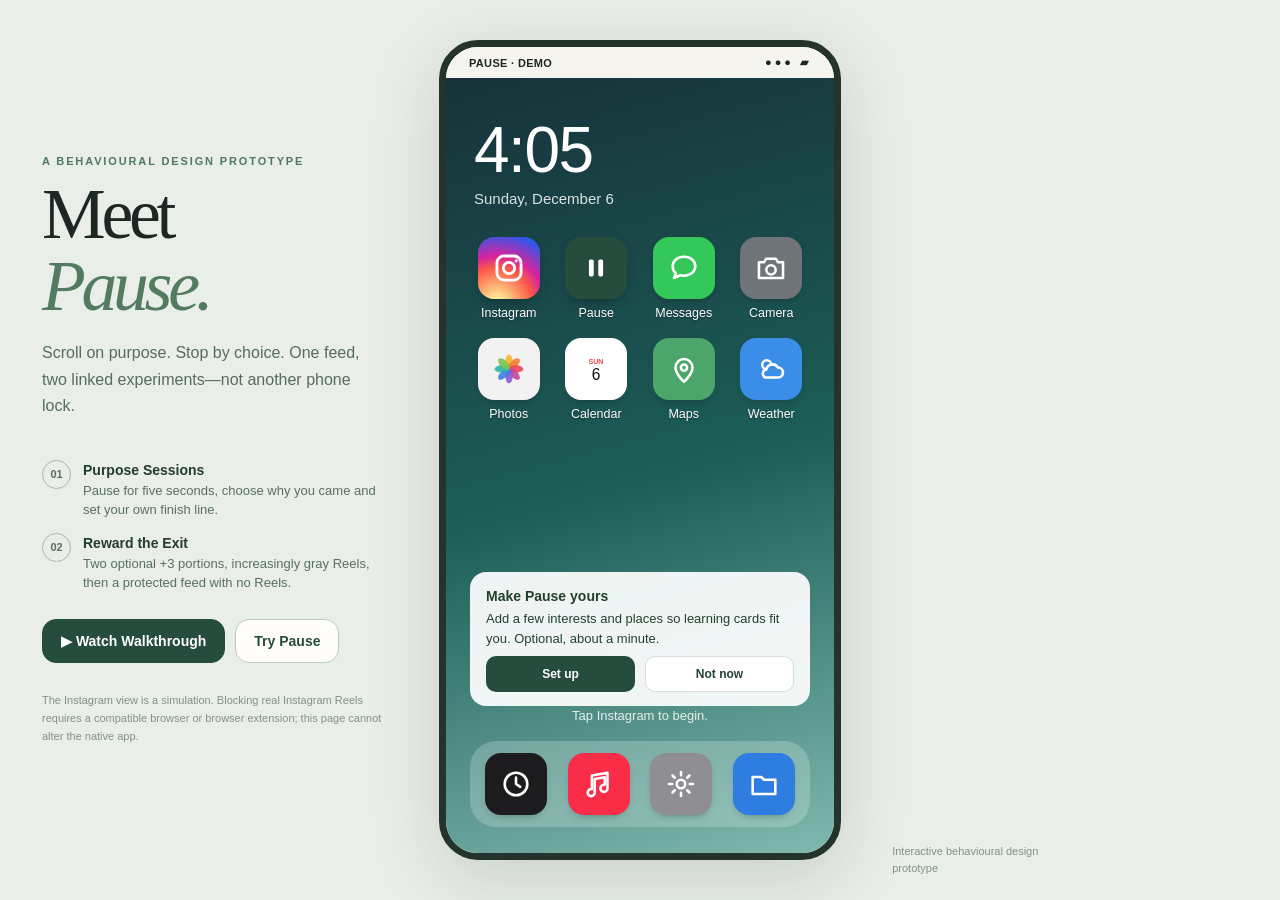
==== commit 56e4a20d: "Walkthrough: simpler panel, larger text, phone-first layout; landing polish - Panel shows a short de" ====
--- a/index.html
+++ b/index.html
@@ -37,7 +37,7 @@
     .landing-actions{display:flex;gap:10px;margin-top:26px;flex-wrap:wrap}.land-btn{display:inline-flex;align-items:center;justify-content:center;min-height:44px;padding:0 18px;border-radius:14px;border:1px solid #b9ccbc;background:#fffefa;color:#264c3d;font-size:14px;font-weight:750;text-decoration:none}.land-btn.primary{background:var(--green);border-color:var(--green);color:#fff}
     .landing-bar{display:none}.phone:focus{outline:none}
     .demo-tap{position:absolute;z-index:40;width:46px;height:46px;margin:-23px 0 0 -23px;border-radius:50%;background:rgba(38,76,61,.28);border:2px solid rgba(38,76,61,.55);pointer-events:none;animation:demotap .65s ease-out forwards}@keyframes demotap{from{transform:scale(.35);opacity:1}to{transform:scale(1.25);opacity:0}}
-    @media(max-width:700px){.landing-bar{display:flex;gap:8px;justify-content:center;padding:7px 10px;background:#e4eee5}.landing-bar .land-btn{min-height:34px;font-size:12.5px;padding:0 13px;border-radius:11px;flex:1;max-width:190px}.phone{height:calc(100dvh - 48px)}}
+    @media(max-width:700px){.landing-bar{display:flex;flex-direction:column;gap:6px;padding:8px 12px 9px;background:#e4eee5}.lb-line{margin:0;font-size:13px;line-height:1.35;color:#2f4a3c;text-align:center}.lb-row{display:flex;gap:8px;justify-content:center}.landing-bar .land-btn{min-height:36px;font-size:13px;padding:0 13px;border-radius:11px;flex:1;max-width:200px}.phone{height:calc(100dvh - 78px)}}
     html.embed .landing-bar{display:none}html.embed .phone{height:100dvh}
     @media(prefers-reduced-motion:reduce){*,*:before,*:after{animation:none!important;transition:none!important}}
 
@@ -229,7 +229,7 @@
   </style>
 </head>
 <body>
-<nav class="landing-bar" aria-label="Choose a mode"><a class="land-btn primary" href="#phone" data-land="try">Try Pause</a><a class="land-btn" href="walkthrough.html">▶ Watch Walkthrough</a></nav>
+<nav class="landing-bar" aria-label="About Pause"><p class="lb-line"><b>Pause</b> helps students scroll on purpose and stop by choice.</p><div class="lb-row"><a class="land-btn primary" href="walkthrough.html">▶ Watch Walkthrough</a><a class="land-btn" href="#phone" data-land="try">Try Pause</a></div></nav>
 <div id="app">
   <aside class="site-note" aria-label="Prototype explanation">
     <div class="eyebrow">A behavioural design prototype</div>
@@ -239,7 +239,7 @@
       <div class="phase"><div class="phase-index">01</div><div><b>Purpose Sessions</b>Pause for five seconds, choose why you came and set your own finish line.</div></div>
       <div class="phase"><div class="phase-index">02</div><div><b>Reward the Exit</b>Two optional +3 portions, increasingly gray Reels, then a protected feed with no Reels.</div></div>
     </div>
-    <div class="landing-actions"><a class="land-btn primary" href="#phone" data-land="try">Try Pause</a><a class="land-btn" href="walkthrough.html">▶ Watch Walkthrough</a></div>
+    <div class="landing-actions"><a class="land-btn primary" href="walkthrough.html">▶ Watch Walkthrough</a><a class="land-btn" href="#phone" data-land="try">Try Pause</a></div>
     <p style="font-size:11px;margin-top:28px;color:#819285">The Instagram view is a simulation. Blocking real Instagram Reels requires a compatible browser or browser extension; this page cannot alter the native app.</p>
   </aside>
   <main class="phone" id="phone" tabindex="-1" aria-label="Pause interactive mobile prototype">
@@ -247,7 +247,7 @@
     <div id="phone-screen" class="screen" aria-live="polite"></div>
     <div class="app-toast" id="app-toast" role="status"></div>
   </main>
-  <aside class="side-foot">Prototype v2<br/>Two extra portions → stronger grayscale → Reels off</aside>
+  <aside class="side-foot">Interactive behavioural design prototype</aside>
 </div>
 <script>
 (()=>{'use strict';
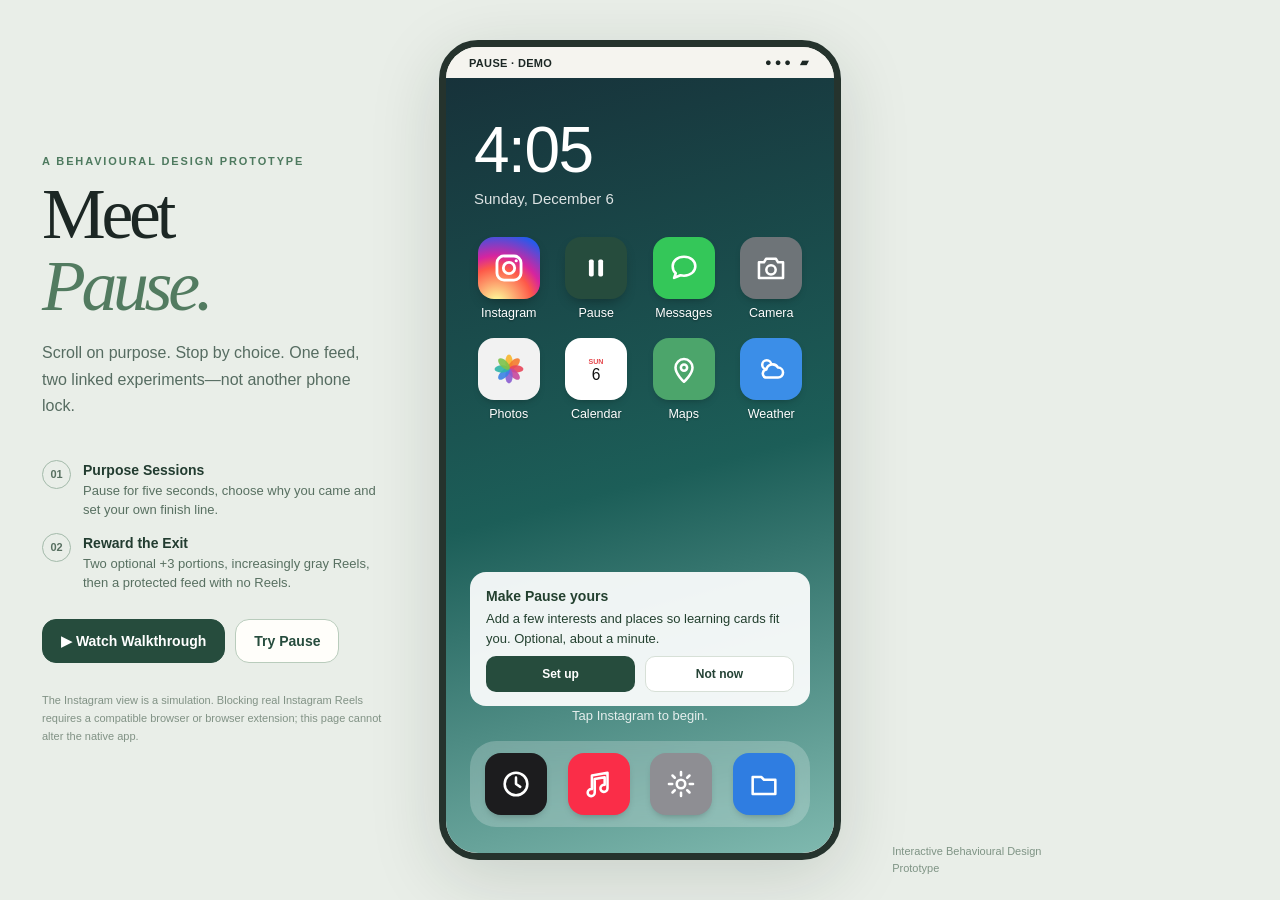
==== commit bb4e0eb1: "Walkthrough panel: systems-thinking insight; 16px mobile text; landing label - The highlighted line " ====
--- a/index.html
+++ b/index.html
@@ -247,7 +247,7 @@
     <div id="phone-screen" class="screen" aria-live="polite"></div>
     <div class="app-toast" id="app-toast" role="status"></div>
   </main>
-  <aside class="side-foot">Interactive behavioural design prototype</aside>
+  <aside class="side-foot">Interactive Behavioural Design Prototype</aside>
 </div>
 <script>
 (()=>{'use strict';
